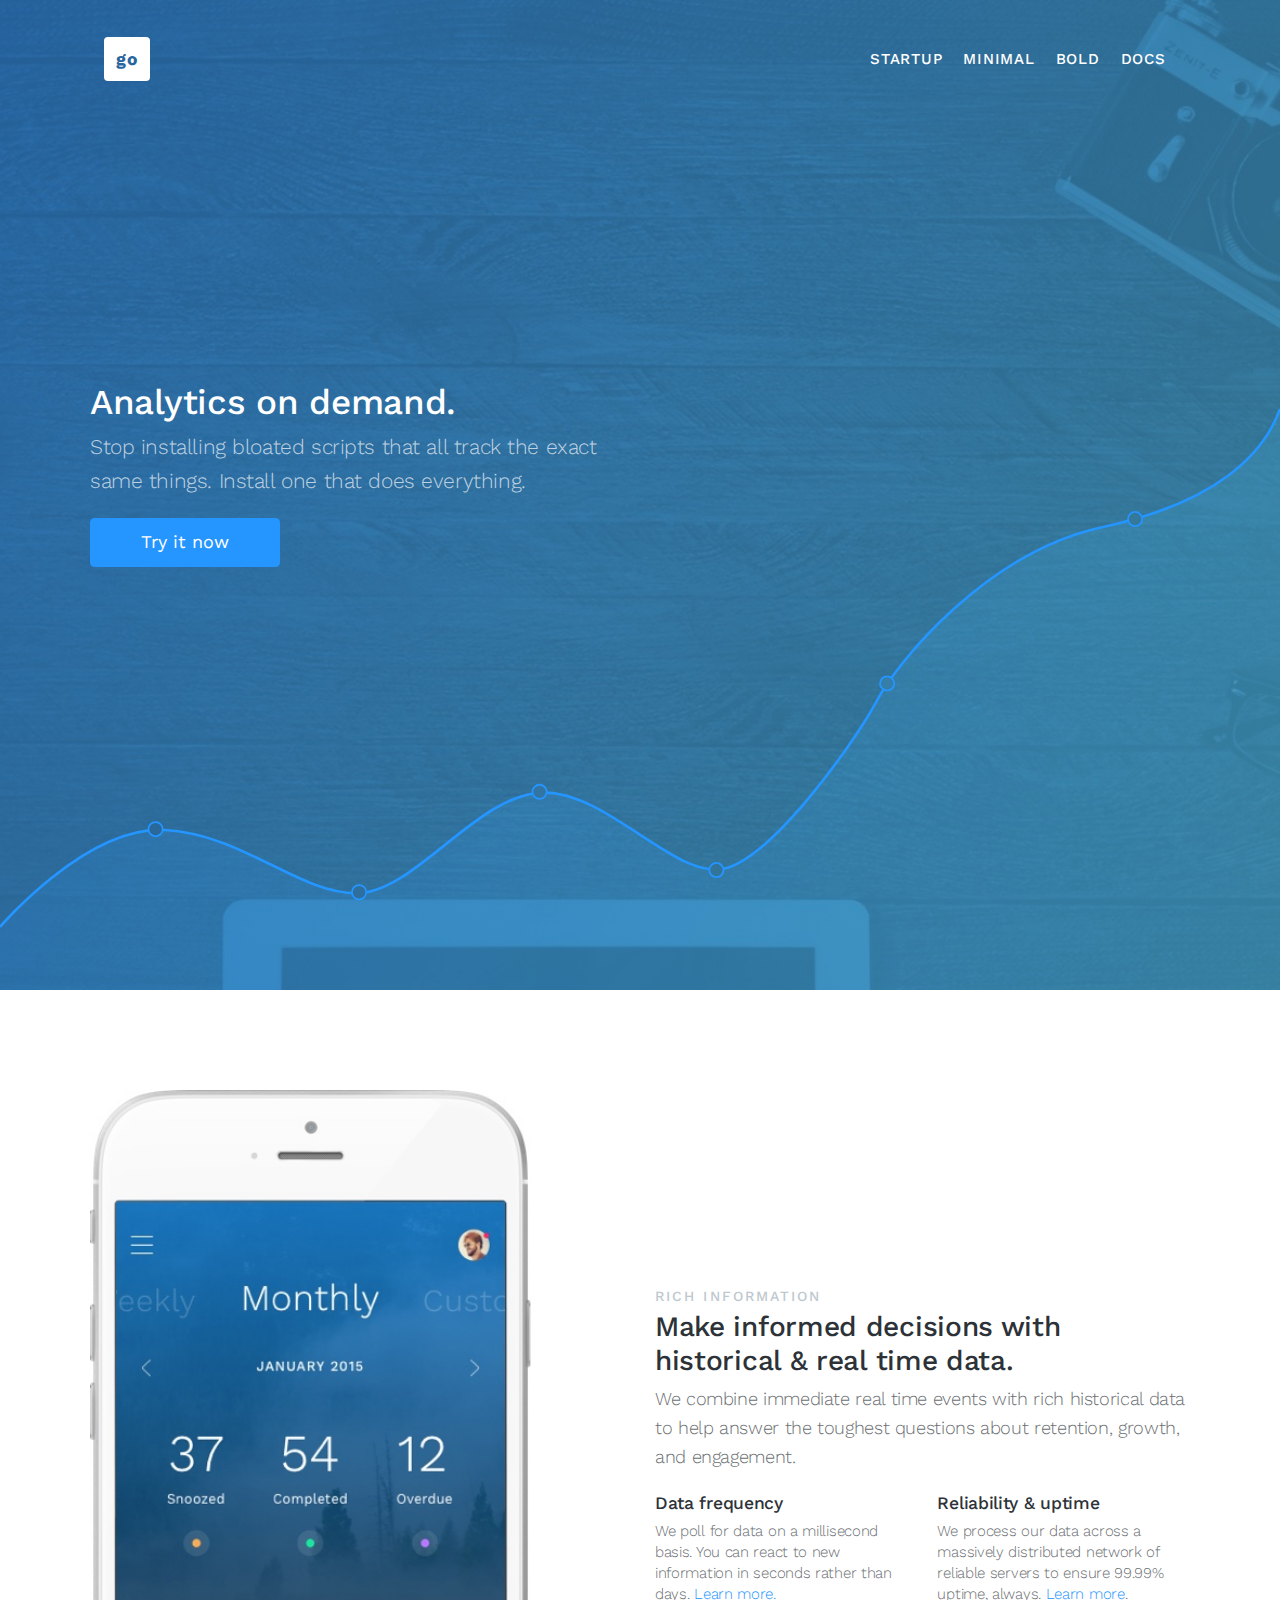
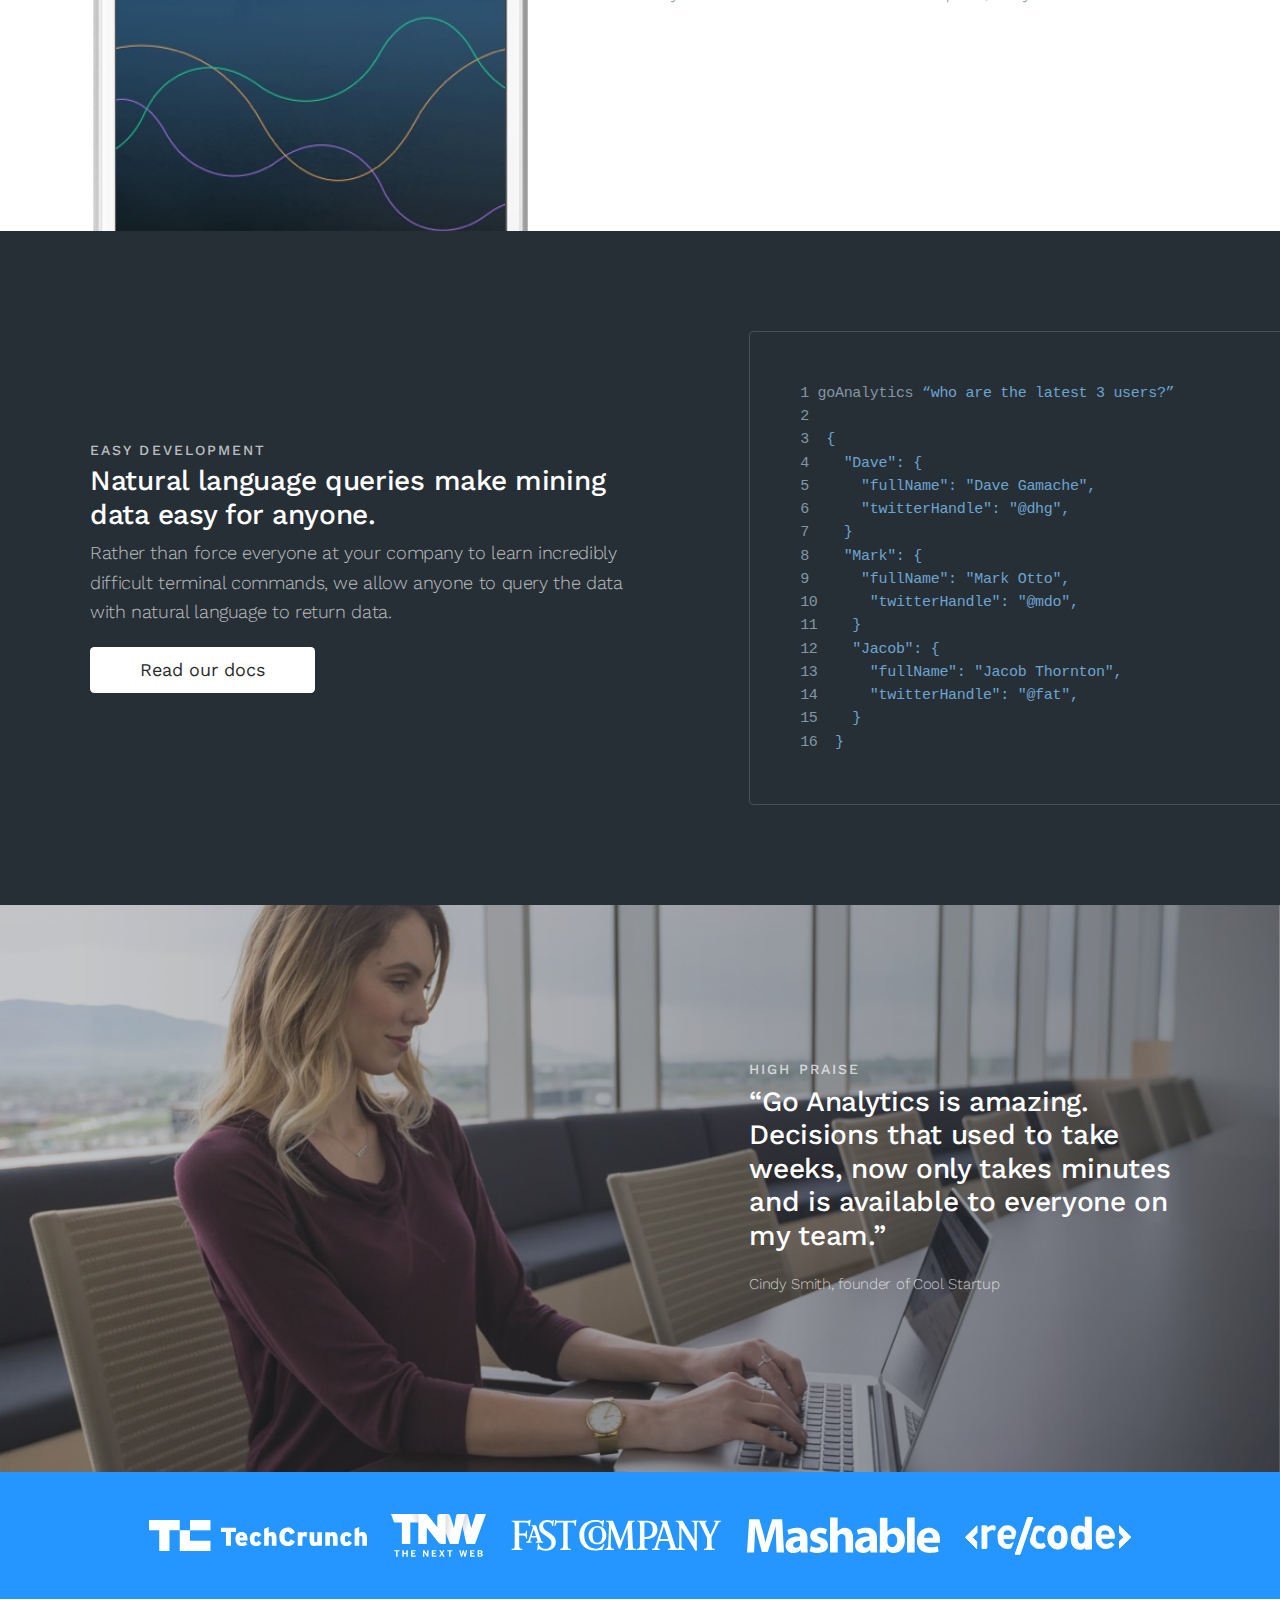
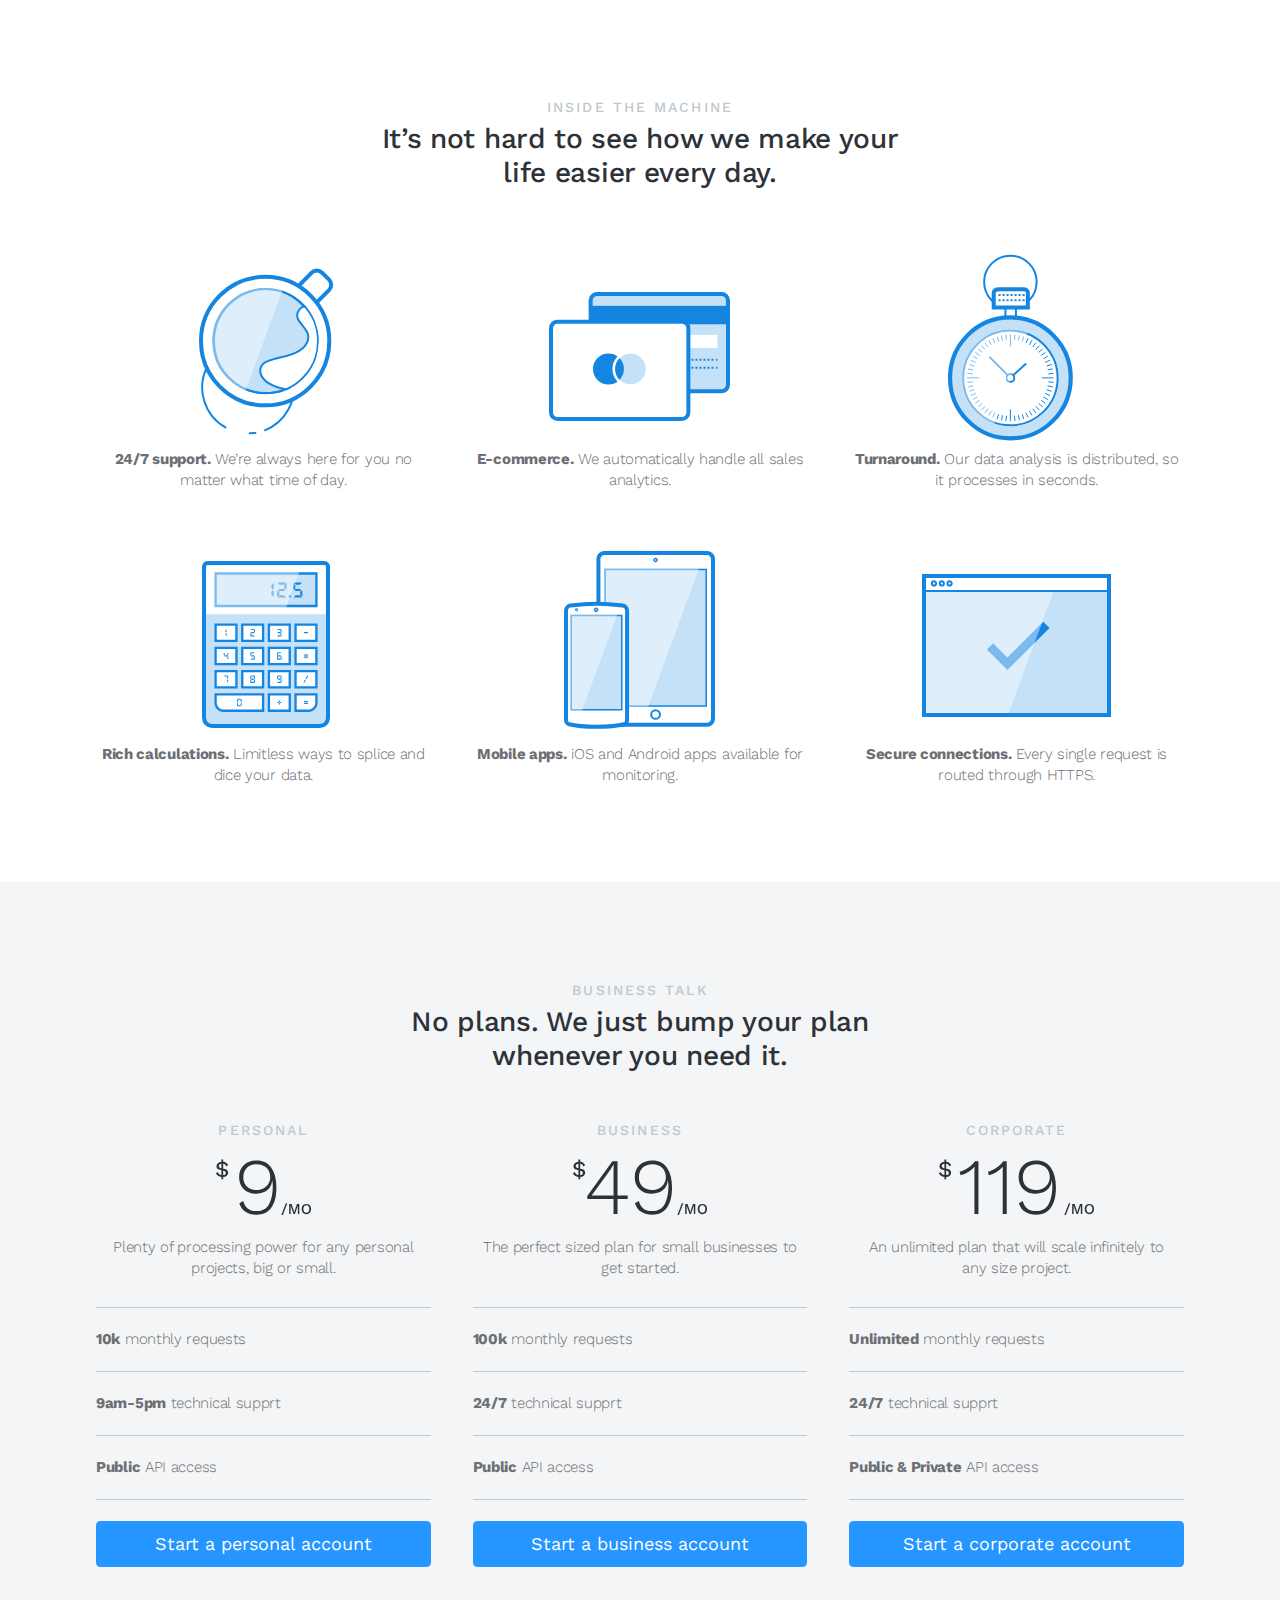
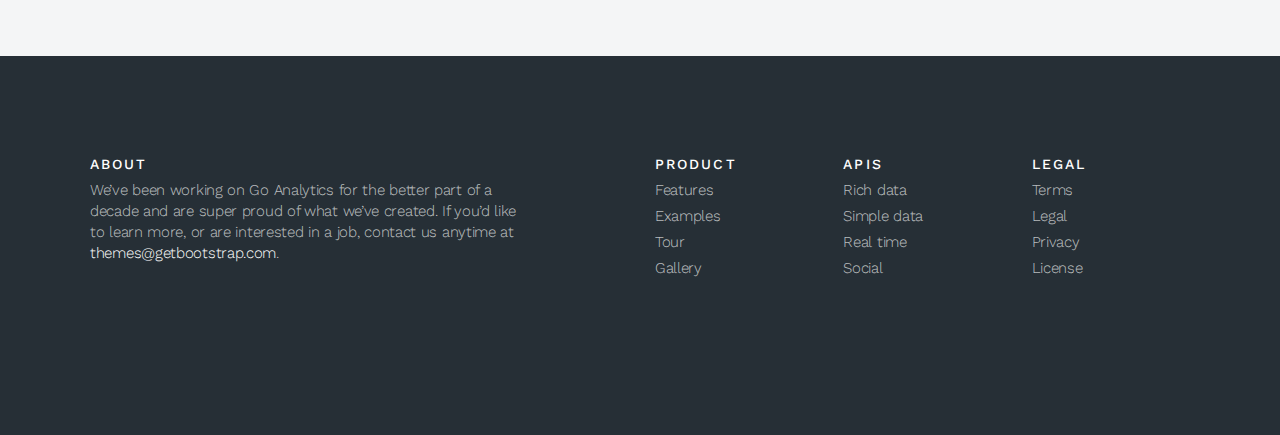
==== docs/index.html @ 6782b304 "sdf" ====
<!DOCTYPE html>
<html lang="en">
  <head>
    <meta charset="utf-8">
    <meta http-equiv="X-UA-Compatible" content="IE=edge">
    <meta name="viewport" content="width=device-width, initial-scale=1">
    <meta name="description" content="">
    <meta name="keywords" content="">
    <meta name="author" content="">

    <title>
      
        StartUp &middot; 
      
    </title>

    
      <link href='https://fonts.googleapis.com/css?family=Lora:400,400italic|Work+Sans:300,400,500,600' rel='stylesheet' type='text/css'>
      <link href="assets/css/toolkit-startup.css" rel="stylesheet">
      <link href="assets/css/application-startup.css" rel="stylesheet">
    

    

    <style>
      /* note: this is a hack for ios iframe for bootstrap themes shopify page */
      /* this chunk of css is not part of the toolkit :) */
      /* …curses ios, etc… */
      @media (max-width: 768px) and (-webkit-min-device-pixel-ratio: 2) {
        body {
          width: 1px;
          min-width: 100%;
          *width: 100%;
        }
        #stage {
          height: 1px;
          overflow: auto;
          min-height: 100vh;
          -webkit-overflow-scrolling: touch;
        }
      }
    </style>
  </head>


<body>
  



<div class="stage-shelf stage-shelf-right hidden" id="sidebar">
  <ul class="nav nav-bordered nav-stacked flex-column">
    <li class="nav-header">Examples</li>
    <li class="nav-item">
      <a class="nav-link active" href="index.html">Startup</a>
    </li>
    <li class="nav-item">
      <a class="nav-link" href="minimal/index.html">Minimal</a>
    </li>
    <li class="nav-item">
      <a class="nav-link" href="bold/index.html">Bold</a>
    </li>
    <li class="nav-divider"></li>
    <li class="nav-header">Docs</li>
    <li class="nav-item">
      <a class="nav-link" href="docs/index.html">Toolkit</a>
    </li>
    <li class="nav-item">
      <a class="nav-link" href="http://getbootstrap.com">Bootstrap</a>
    </li>
  </ul>
</div>

<div class="stage" id="stage">

<div class="block block-inverse block-fill-height app-header"
     style="background-image: url(assets/img/startup-1.jpg);">

  <div class="container py-4 fixed-top app-navbar">
  <nav class="navbar navbar-transparent navbar-padded navbar-toggleable-sm">
    <button
      class="navbar-toggler navbar-toggler-right hidden-md-up"
      type="button"
      data-target="#stage"
      data-toggle="stage"
      data-distance="-250">
      <span class="navbar-toggler-icon"></span>
    </button>

    <a class="navbar-brand mr-auto" href="">
      <strong style="background: #fff; padding: 12px; border-radius: 4px; color: #28669F;">go</strong>
    </a>

    <div class="hidden-sm-down text-uppercase">
      <ul class="navbar-nav">
        <li class="nav-item px-1 ">
          <a class="nav-link" href="#">StartUp</a>
        </li>
        <li class="nav-item px-1 ">
          <a class="nav-link" href="minimal/index.html">Minimal</a>
        </li>
        <li class="nav-item px-1 ">
          <a class="nav-link" href="bold/index.html">Bold</a>
        </li>
        <li class="nav-item px-1 ">
          <a class="nav-link" href="docs/index.html">Docs</a>
        </li>
      </ul>
    </div>
  </nav>
</div>


  <img class="app-graph"  src="assets/img/startup-0.svg">

  <div class="block-xs-middle pb-5">
    <div class="container">
      <div class="row">
        <div class="col-sm-10 col-lg-6">
          <h1 class="block-titleData frequency">Analytics on demand.</h1>
          <p class="lead mb-4 text-muted">Stop installing bloated scripts that all track the exact same things. Install one that does everything.</p>
          <button class="btn btn-primary btn-lg">Try it now</button>
        </div>
      </div>
    </div>
  </div>
</div>

<div class="block block-secondary app-iphone-block">
  <div class="container">
    <div class="row app-align-center">

      <div class="col-sm-5 hidden-sm-down">
        <img class="app-iphone" src="assets/img/startup-2.jpg" style="width: 100%;">
      </div>

      <div class="col-md-6 offset-md-1 col-sm-12 offset-sm-0">
        <h6 class="text-muted text-uppercase">Rich Information</h6>
        <h3>Make informed decisions with historical &amp; real time data.</h3>
        <p class="lead mb-4">We combine immediate real time events with rich historical data to help answer the toughest questions about retention, growth, and engagement.</p>
        <div class="row hidden-md-down">
          <div class="col-sm-6 mb-3">
            <h5>Data frequency</h5>
            <p>We poll for data on a millisecond basis. You can react to new information in seconds rather than days. <a href="#" class="text-primary">Learn more.</a></p>
          </div>
          <div class="col-sm-6">
            <h5>Reliability &amp; uptime</h5>
            <p>We process our data across a massively distributed network of reliable servers to ensure 99.99% uptime, always. <a href="#" class="text-primary">Learn more</a>.</p>
          </div>
        </div>
      </div>
    </div>

  </div>
</div>

<div class="block block-inverse block-secondary app-code-block">
  <div class="container">
    <div class="row app-align-center">
      <div class="col-md-5 push-md-7">
        <pre class="app-code">
<span>1</span> <span>goAnalytics</span> “who are the latest 3 users?”
<span>2</span>
<span>3</span>  {
<span>4</span>    "Dave": {
<span>5</span>      "fullName": "Dave Gamache",
<span>6</span>      "twitterHandle": "@dhg",
<span>7</span>    }
<span>8</span>    "Mark": {
<span>9</span>      "fullName": "Mark Otto",
<span>10</span>      "twitterHandle": "@mdo",
<span>11</span>    }
<span>12</span>    "Jacob": {
<span>13</span>      "fullName": "Jacob Thornton",
<span>14</span>      "twitterHandle": "@fat",
<span>15</span>    }
<span>16</span>  }</pre>
      </div>

      <div class="col-md-6 pull-md-5">
        <h6 class="text-muted text-uppercase">Easy development</h6>
        <h3>Natural language queries make mining data easy for anyone.</h3>
        <p class="lead mb-4 text-muted">Rather than force everyone at your company to learn incredibly difficult terminal commands, we allow anyone to query the data with natural language to return data.</p>
        <button class="btn btn-secondary btn-lg btn-borderless">
          Read our docs
        </button>
      </div>
    </div>
  </div>
</div>

<div class="block block-inverse app-high-praise"
     style="background-image: url(assets/img/startup-3.jpg);">
    <div class="container">
      <div class="row app-align-center py-3">
        <div class="col-sm-5 push-sm-7 py-5">
          <h6 class="text-muted text-uppercase mb-2">High Praise</h6>
          <h3 class="mb-4">“Go Analytics is amazing. Decisions that used to take weeks, now only takes minutes and is available to everyone on my team.”</h3>
          <p class="mb-4 text-muted">Cindy Smith, founder of Cool Startup</p>
        </div>
      </div>
  </div>
</div>

<div class="block app-ribbon py-5">
  <div class="container text-xs-center">
    <img src="assets/img/startup-4.svg">
    <img src="assets/img/startup-5.svg">
    <img src="assets/img/startup-6.svg">
    <img src="assets/img/startup-7.svg">
    <img src="assets/img/startup-8.svg">
  </div>
</div>

<div class="block block-secondary app-block-marketing-grid">
  <div class="container text-xs-center">

    <div class="row mb-5">
      <div class="col-xs-10 offset-xs-1 col-sm-8 offset-sm-2 col-lg-6 offset-lg-3">
        <h6 class="text-muted text-uppercase mb-2">Inside the machine</h6>
        <h3  class="mb-4">It’s not hard to see how we make your life easier every day.</h3>
      </div>
    </div>

    <div class="row app-marketing-grid">
      <div class="col-md-4 px-4 mb-5">
        <img class="mb-1" src="assets/img/startup-9.svg">
        <p><strong>24/7 support.</strong> We’re always here for you no matter what time of day.</p>
      </div>
      <div class="col-md-4 px-4 mb-5">
        <img class="mb-1" src="assets/img/startup-10.svg">
        <p><strong>E-commerce.</strong> We automatically handle all sales analytics.</p>
      </div>
      <div class="col-md-4 px-4 mb-5">
        <img class="mb-1" src="assets/img/startup-11.svg">
        <p><strong>Turnaround.</strong> Our data analysis is distributed, so it processes in seconds.</p>
      </div>
    </div>

    <div class="row app-marketing-grid">
      <div class="col-md-4 px-4 mb-5">
        <img class="mb-1" src="assets/img/startup-12.svg">
        <p><strong>Rich calculations.</strong> Limitless ways to splice and dice your data.</p>
      </div>
      <div class="col-md-4 px-4 mb-5">
        <img class="mb-1" src="assets/img/startup-13.svg">
        <p><strong>Mobile apps.</strong> iOS and Android apps available for monitoring.</p>
      </div>
      <div class="col-md-4 px-4 mb-5">
        <img class="mb-1" src="assets/img/startup-14.svg">
        <p><strong>Secure connections.</strong> Every single request is routed through HTTPS.</p>
      </div>
    </div>
  </div>
</div>

<div class="block app-price-plans">
  <div class="container text-center">

    <div class="row mb-5">
      <div class="col-md-8 offset-md-2 col-lg-6 offset-lg-3">
        <h6 class="text-muted text-uppercase mb-2">Business Talk</h6>
        <h3>No plans. We just bump your plan whenever you need it.</h3>
      </div>
    </div>

    <div class="row">
      <div class="col-md-4 px-4 pb-2 mb-5">
        <div class="px-2 mb-2">
          <h6 class="text-muted text-uppercase mb-4">Personal</h6>
          <img class="mb-4" src="assets/img/startup-15.svg">
          <p class="pb-2">Plenty of processing power for any personal projects, big or small.</p>
        </div>

        <ul class="list-unstyled list-bordered text-xs-left my-4">
          <li class="py-4"><strong>10k</strong> monthly requests</li>
          <li class="py-4"><strong>9am-5pm</strong> technical supprt</li>
          <li class="py-4"><strong>Public</strong> API access</li>
        </ul>

        <button class="btn btn-lg btn-primary btn-block">
          Start <span class="hidden-lg-down">a personal account</span>
        </button>
      </div>

      <div class="col-md-4 px-4 pb-2 mb-5">
        <div class="px-2">
          <h6 class="text-muted text-uppercase mb-4">Business</h6>
          <img class="mb-4" src="assets/img/startup-16.svg">
          <p class="pb-2">The perfect sized plan for small businesses to get started.</p>
        </div>

        <ul class="list-unstyled list-bordered text-xs-left my-4">
          <li class="py-4"><strong>100k</strong> monthly requests</li>
          <li class="py-4"><strong>24/7</strong> technical supprt</li>
          <li class="py-4"><strong>Public</strong> API access</li>
        </ul>

        <button class="btn btn-lg btn-primary btn-block">
          Start <span class="hidden-lg-down">a business account</span>
        </button>
      </div>

      <div class="col-md-4 px-4 pb-1 mb-5">
        <div class="px-2">
          <h6 class="text-muted text-uppercase mb-4">Corporate</h6>
          <img class="mb-4" src="assets/img/startup-17.svg">
          <p class="pb-2">An unlimited plan that will scale infinitely to any size project.</p>
        </div>

        <ul class="list-unstyled list-bordered text-xs-left my-4">
          <li class="py-4"><strong>Unlimited</strong> monthly requests</li>
          <li class="py-4"><strong>24/7</strong> technical supprt</li>
          <li class="py-4"><strong>Public &amp; Private</strong> API access</li>
        </ul>

        <button class="btn btn-lg btn-primary btn-block">
          Start <span class="hidden-lg-down">a corporate account</span>
        </button>
      </div>
    </div>

  </div>
</div>

<div class="block block-inverse app-footer">
 <div class="container">
    <div class="row">
      <div class="col-md-5 mb-5">
        <ul class="list-unstyled list-spaced">
          <li class="mb-2"><h6 class="text-uppercase">About</h6></li>
          <li class="text-muted">
             We’ve been working on Go Analytics for the better part of a decade and are super proud of what we’ve created. If you’d like to learn more, or are interested in a job, contact us anytime at <a href="mailto: themes@getbootstrap.com">themes@getbootstrap.com</a>.
          </li>
        </ul>
      </div>
      <div class="col-md-2 offset-md-1 mb-5">
        <ul class="list-unstyled list-spaced">
          <li class="mb-2"><h6 class="text-uppercase">Product</h6></li>
          <li class="text-muted">Features</li>
          <li class="text-muted">Examples</li>
          <li class="text-muted">Tour</li>
          <li class="text-muted">Gallery</li>
        </ul>
      </div>
      <div class="col-md-2 mb-5">
        <ul class="list-unstyled list-spaced">
          <li class="mb-2"><h6 class="text-uppercase">Apis</h6></li>
          <li class="text-muted">Rich data</li>
          <li class="text-muted">Simple data</li>
          <li class="text-muted">Real time</li>
          <li class="text-muted">Social</li>
        </ul>
      </div>
      <div class="col-md-2 mb-5">
        <ul class="list-unstyled list-spaced">
          <li class="mb-2"><h6 class="text-uppercase">Legal</h6></li>
          <li class="text-muted">Terms</li>
          <li class="text-muted">Legal</li>
          <li class="text-muted">Privacy</li>
          <li class="text-muted">License</li>
        </ul>
      </div>
    </div>
  </div>
</div>

</div>


    <script src="assets/js/jquery.min.js"></script>
    <script src="assets/js/tether.min.js"></script>
    <script src="assets/js/toolkit.js"></script>
    <script src="assets/js/application.js"></script>
  </body>
</html>
---- docs/assets/css/application-startup.css ----
/* navbar */
.app-navbar {
  font-weight: 500;
  letter-spacing: .05em;
  position: absolute;
}


/* header block */
.app-graph {
  width: 150%;
  position: absolute;
  right: 0;
  bottom: -40px;
}
@media (min-width: 768px) {
  .app-graph {
    width: 100%;
    bottom: 0;
  }
}


/* iphone block */
.app-iphone-block {
  padding-bottom: 60px;
}
@media (min-width: 768px) {
  .app-iphone-block {
    padding-bottom: 0;
  }
}


/* code block */
.app-code-block {
  background-color: #262F36;
  overflow: hidden;
}
.app-code {
  color: #6EA4CF;
  border: #495158 1px solid;
  background: transparent;
  font-size: 12px;
  padding: 20px;
  line-height: 1.55;
  margin-bottom: 30px;
  border-radius: .3rem;
}
.app-code span {
  color: #8496A5;
}
@media (min-width: 768px) {
  .app-code {
    width: 600px;
    margin-bottom: 0;
  }
}
@media (min-width: 992px) {
  .app-code {
    padding: 50px;
    font-size: 15px;
  }
}


/* pull quote block */
.app-high-praise img {
  width: 100%;
}


/* brand ribbon block */
.app-ribbon {
  background: #2595FF;
}
.app-ribbon .container {
  padding-left: 0;
  padding-right: 0;
  margin-bottom: -30px;
}
.app-ribbon img {
  margin: 0 10px 30px;
}


/* marketing grid block */
.app-block-marketing-grid .container {
  margin-bottom: -60px;
}
.app-marketing-grid .m-b {
  margin-bottom: 10px !important;
}
@media (max-width: 768px) {
  .app-marketing-grid .m-b-lg {
    margin-bottom: 40px !important;
  }
}


/* price plan block */
.app-price-plans {
  background-color: #F4F5F6;
}
.app-price-plans .container {
  margin-bottom: -60px;
}


/* footer block */
.app-footer {
  background-color: #262F36;
}
.app-footer a {
  color: #fff;
}


/* general block overrrides */
@media (max-width: 768px) {
  .block .lead {
    line-height: 1.3;
  }
  .block h3 {
    line-height: 1.15;
  }
}


/* general inverse overrides */
.block-inverse .text-muted {
  color: rgba(255, 255, 255, .7) !important;
}
.block-inverse .block-bg-img {
  background-color: transparent;
}


/* general btn overrides */
.btn-lg {
  font-size: 18px;
}
.block-secondary .btn-lg {
  width: 100%;
}
.btn-lg:not(.btn-block) {
  padding: 12px 50px;
}
@media (min-width: 768px) {
  .btn-lg:not(.btn-block) {
    width: auto;
  }
}


/* ie10+ */
@media (min-width: 768px) {
  .app-align-center {
    display: flex;
    align-items: center;
  }
}
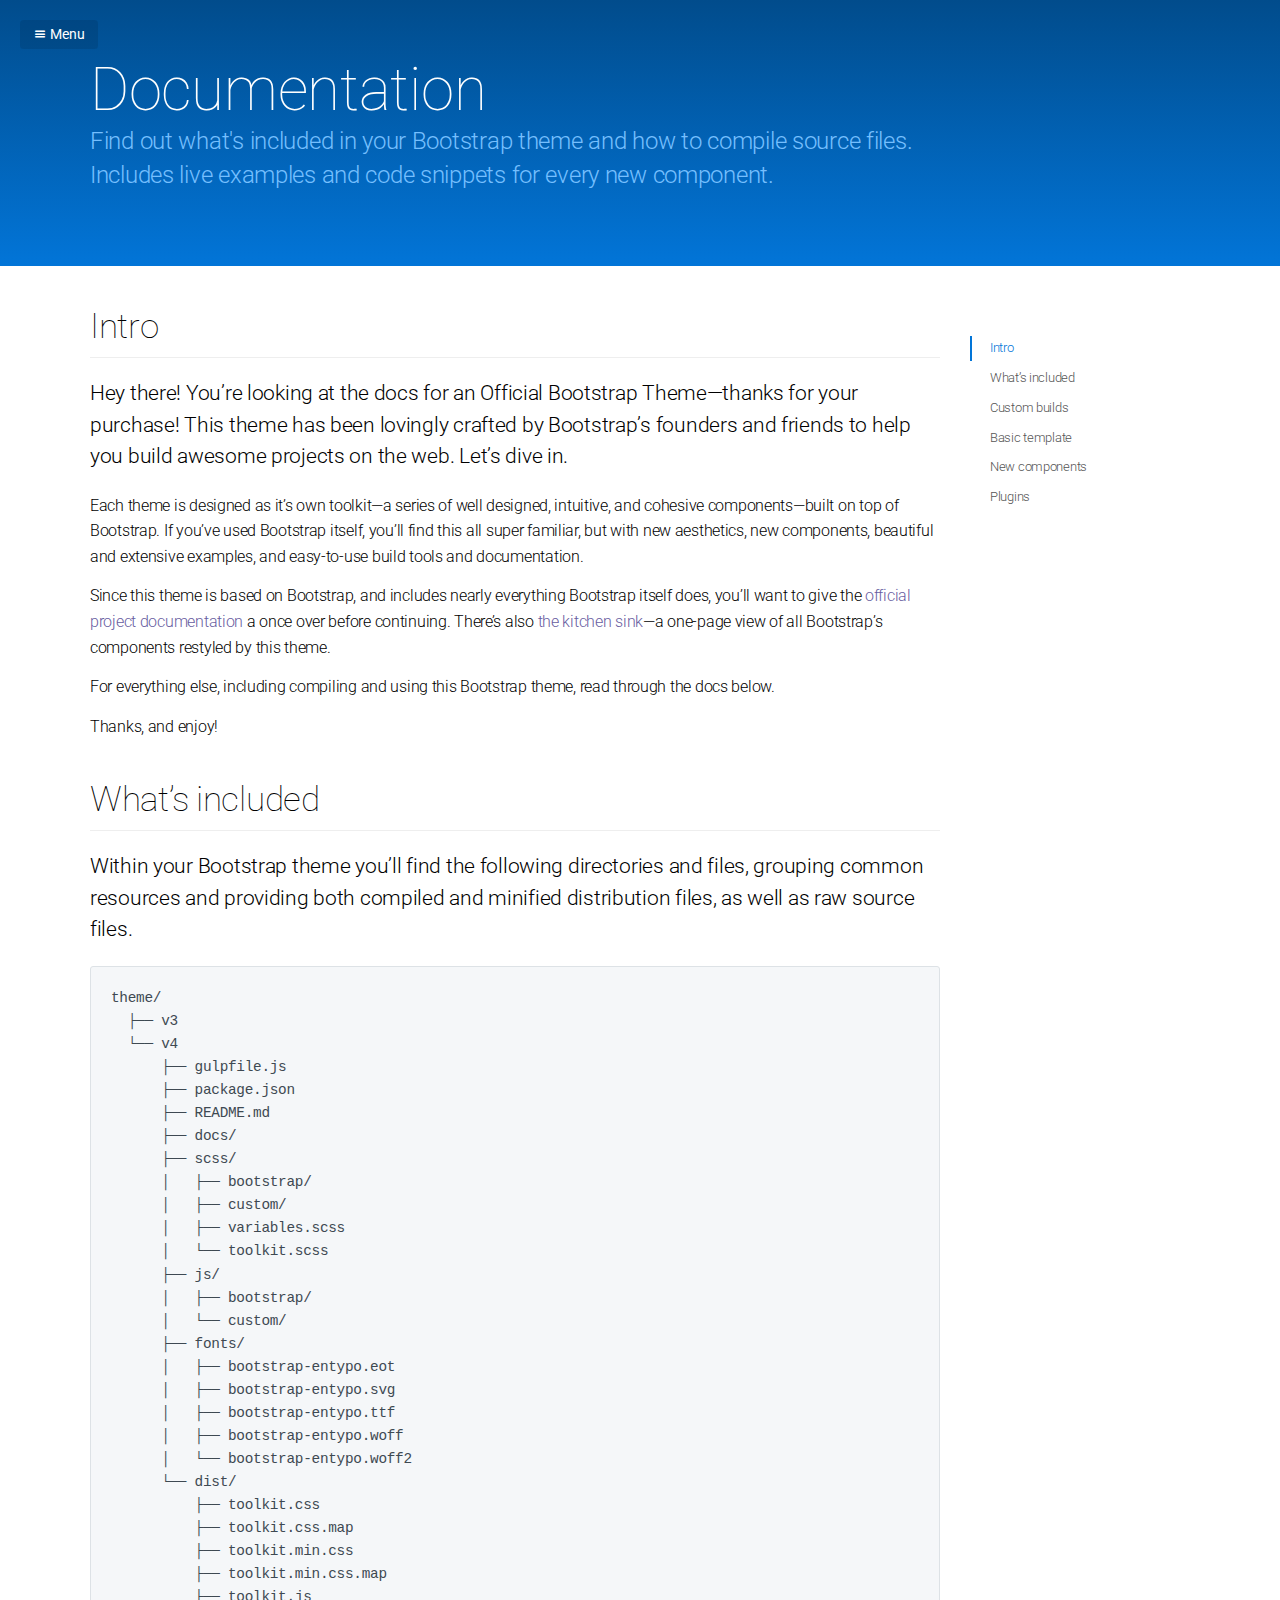
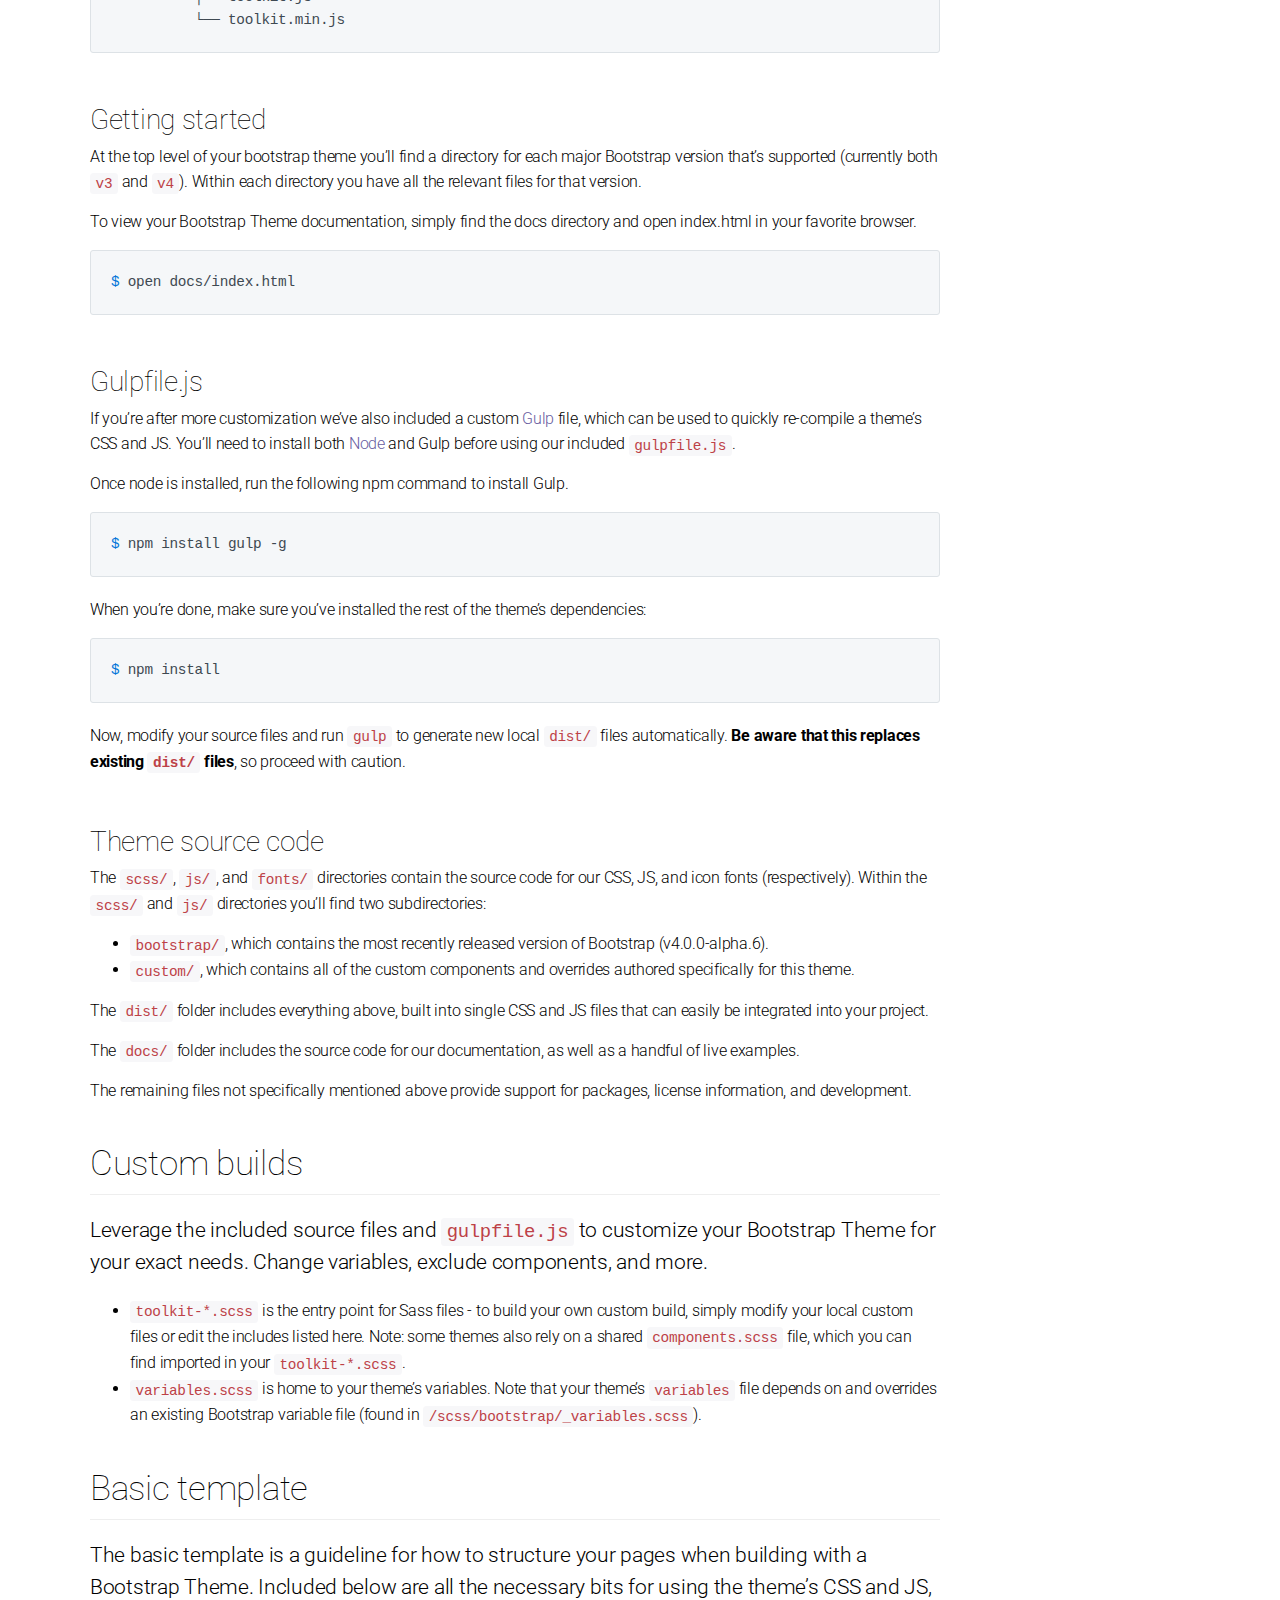
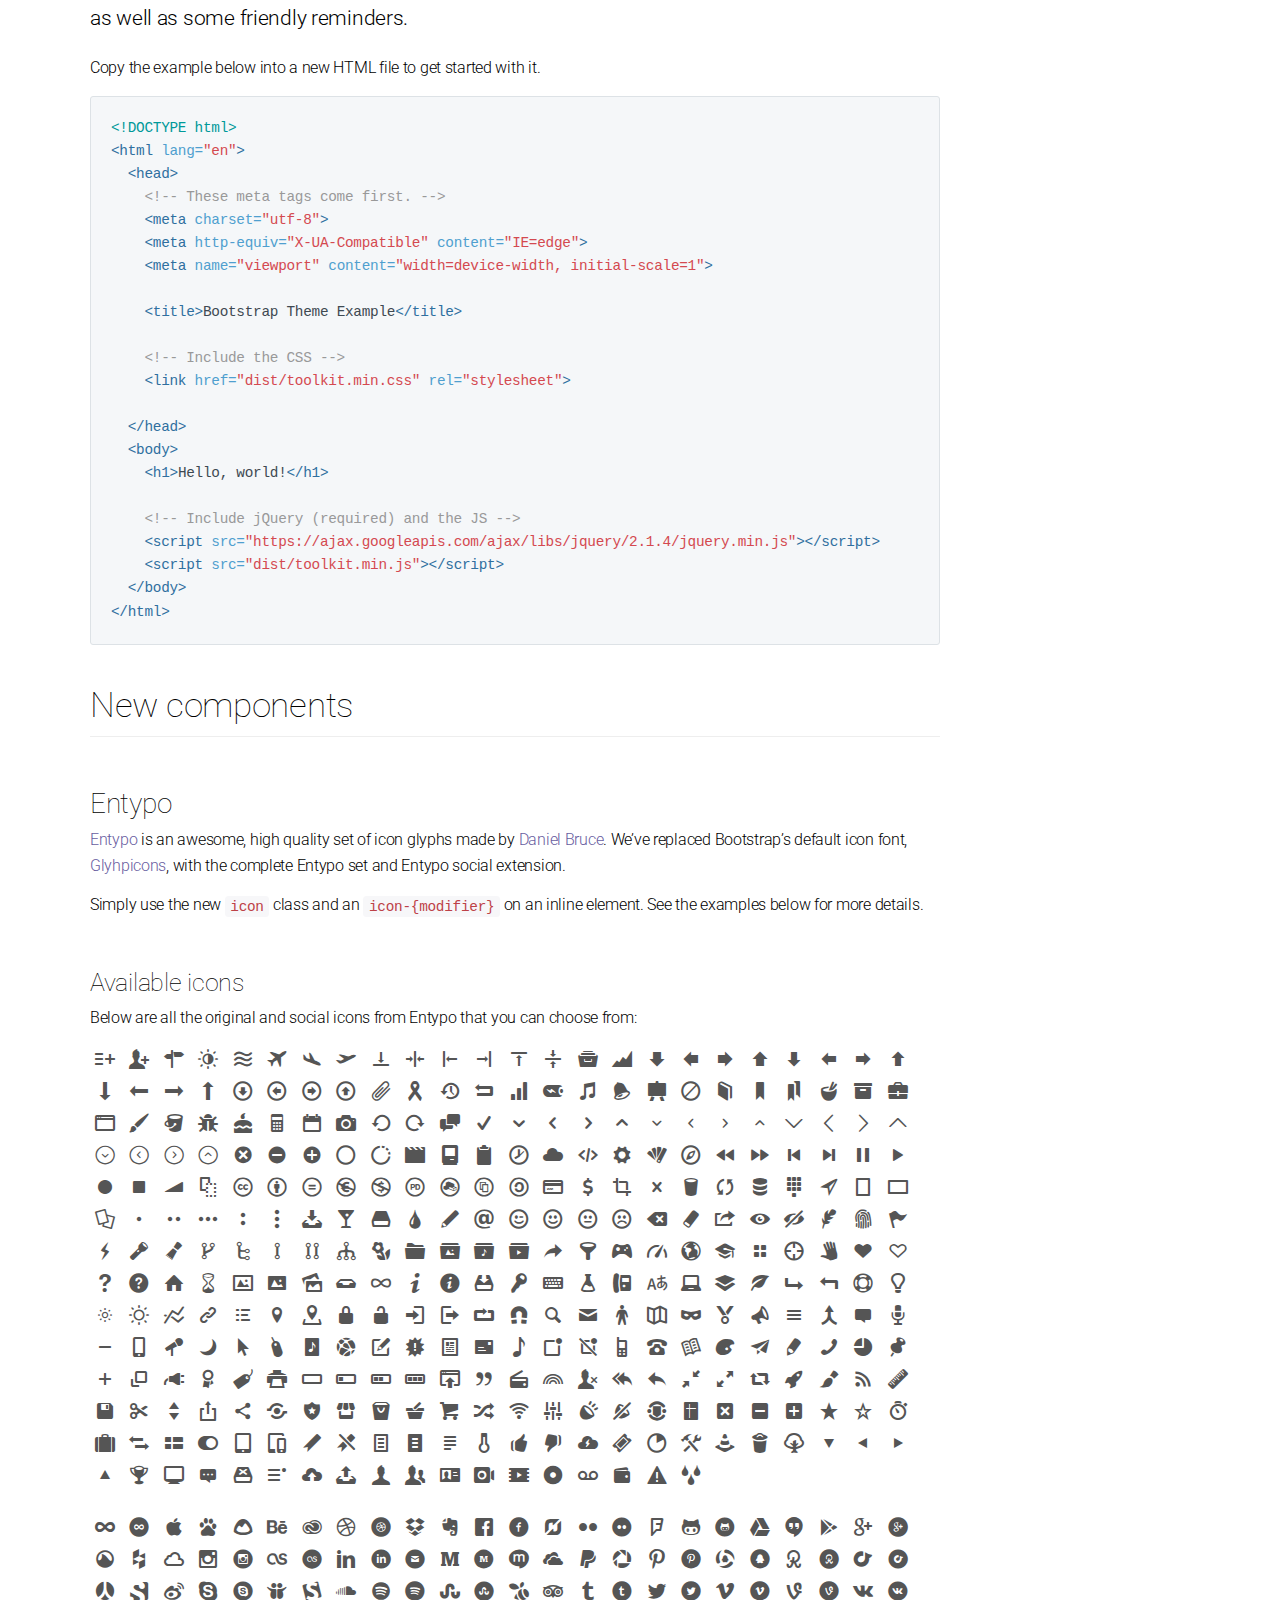
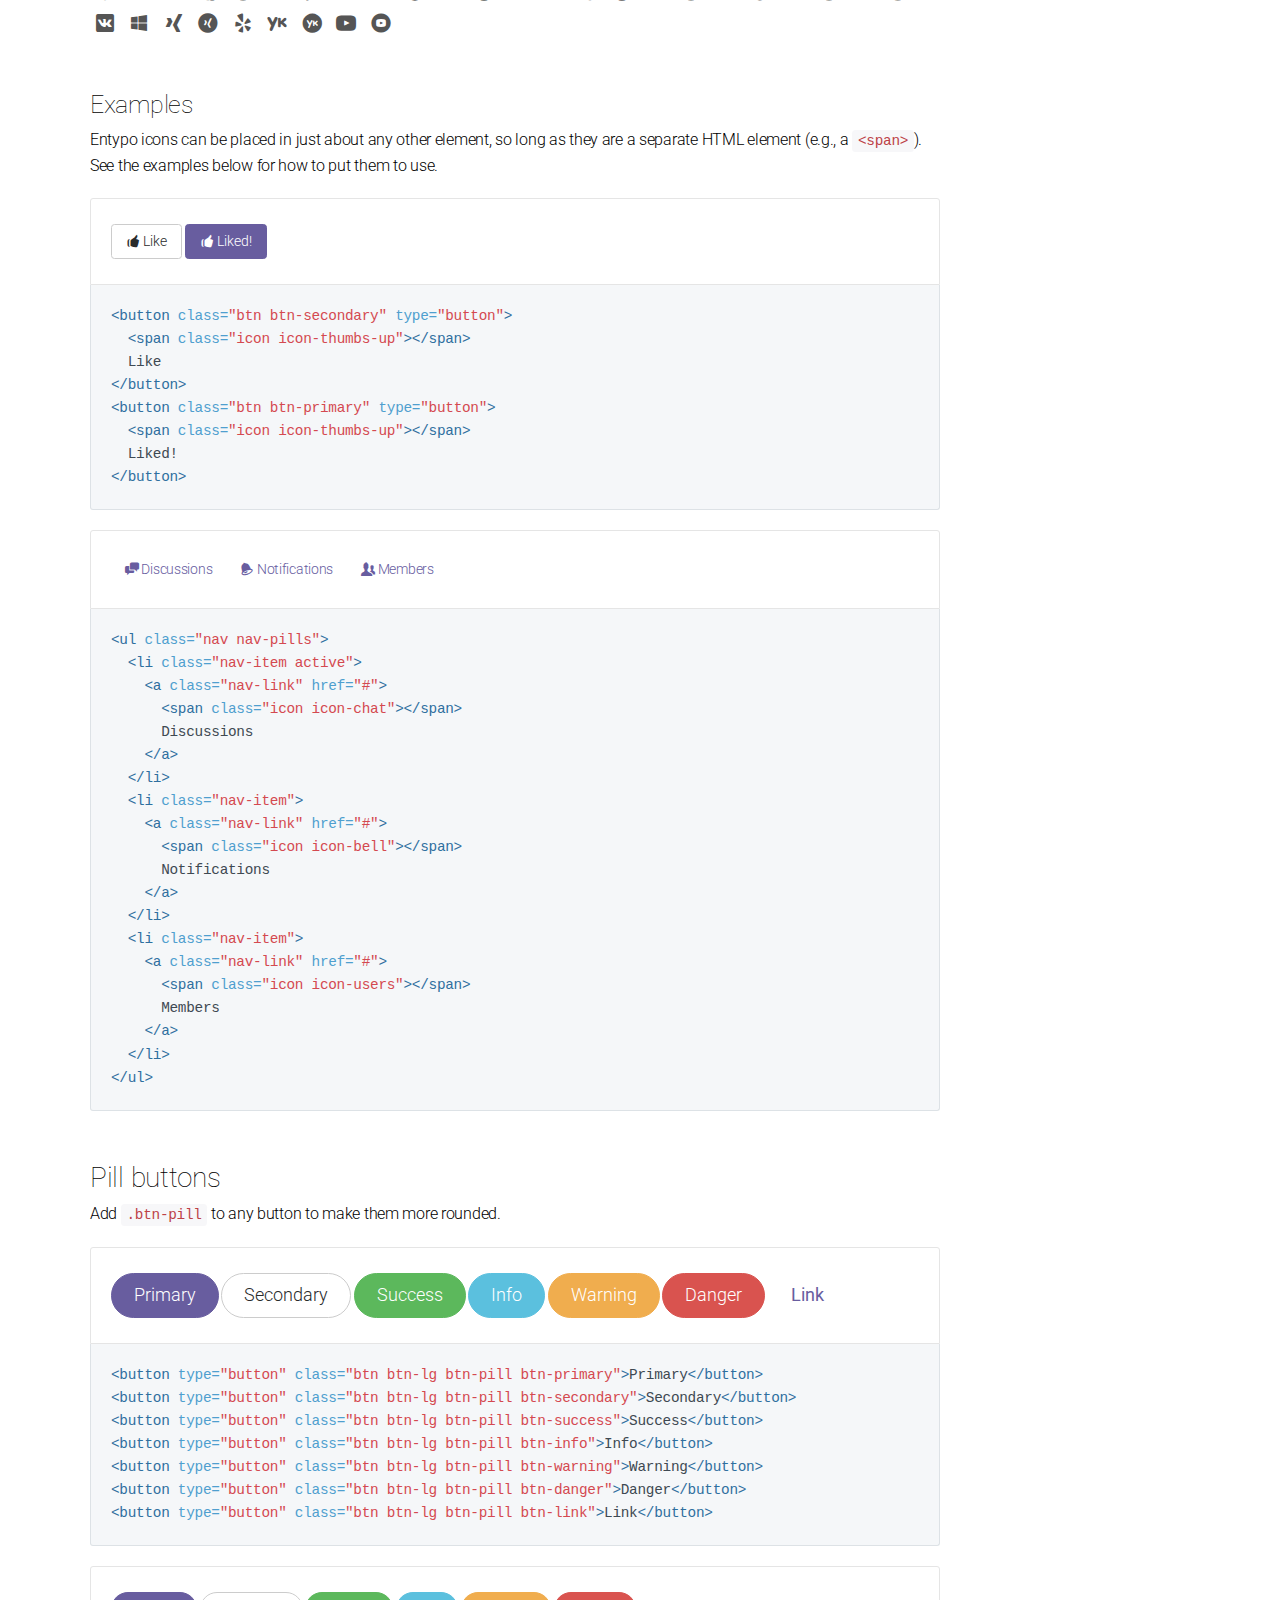
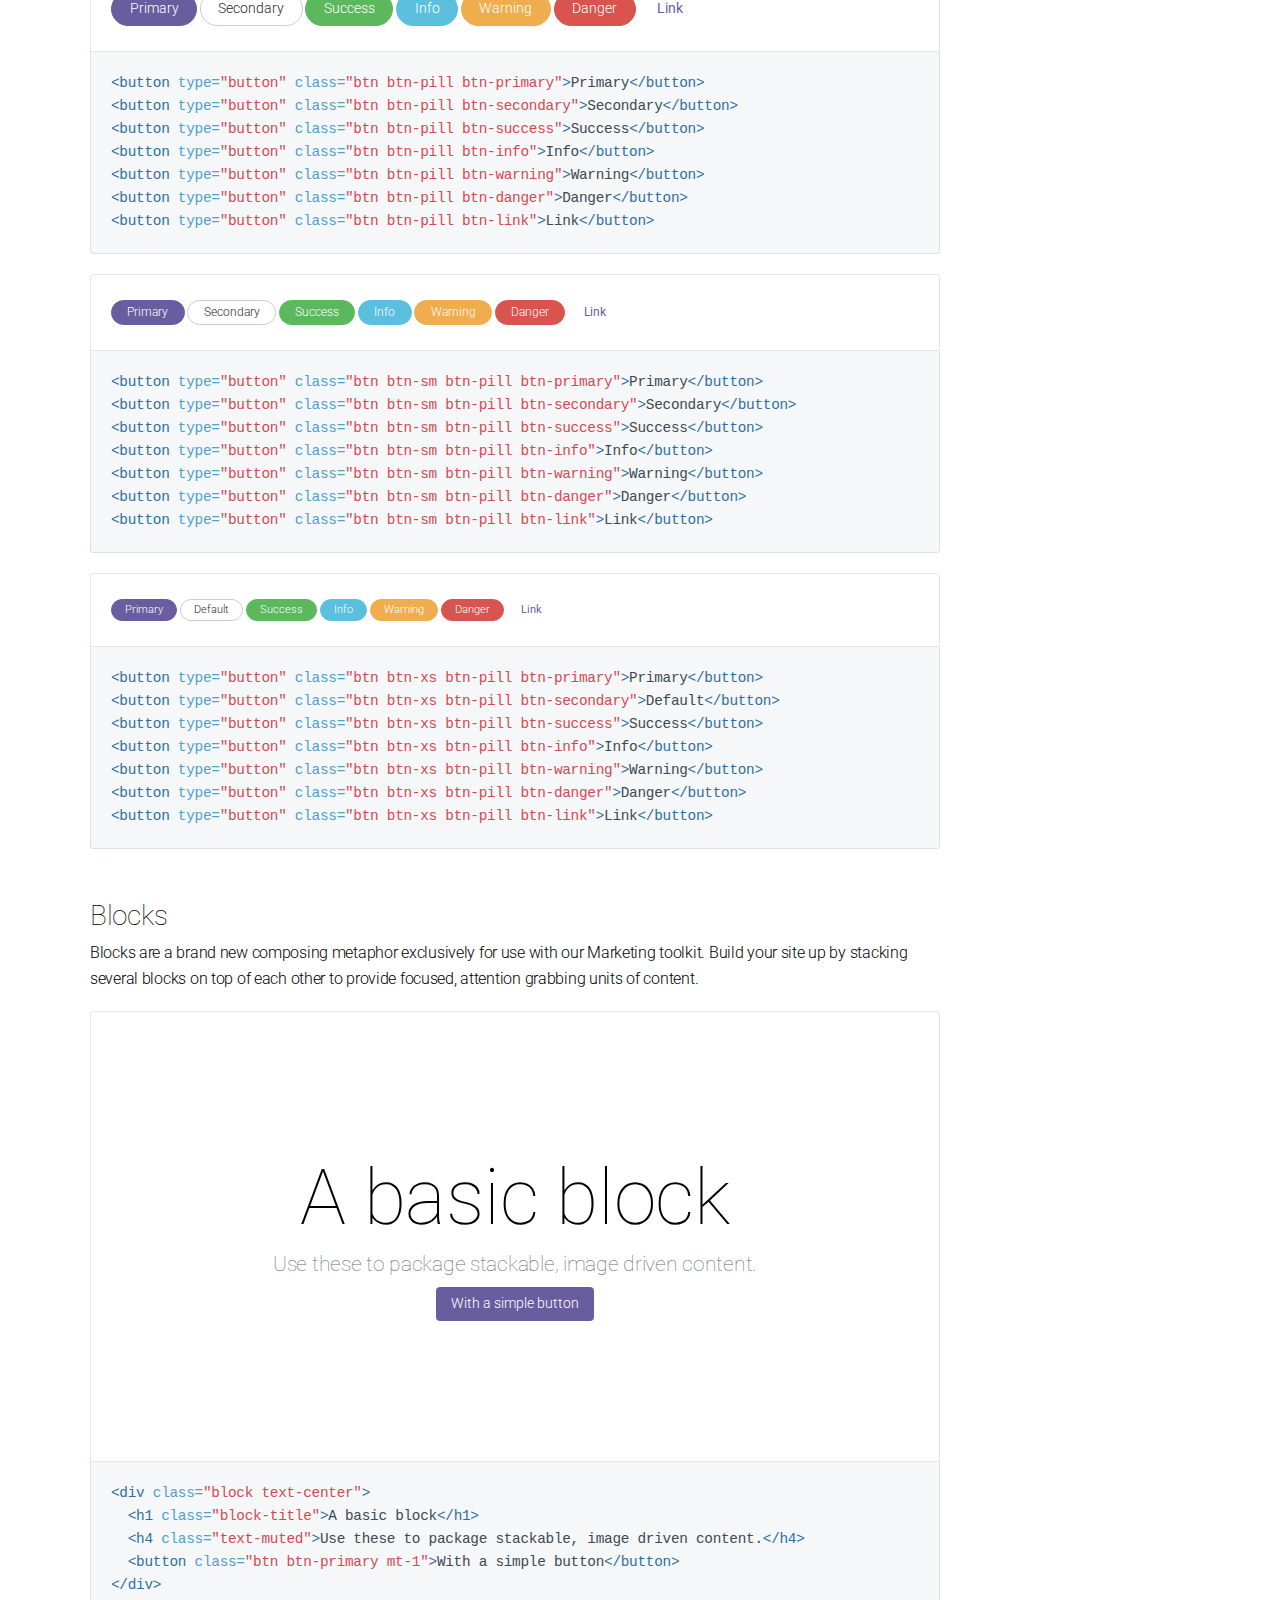
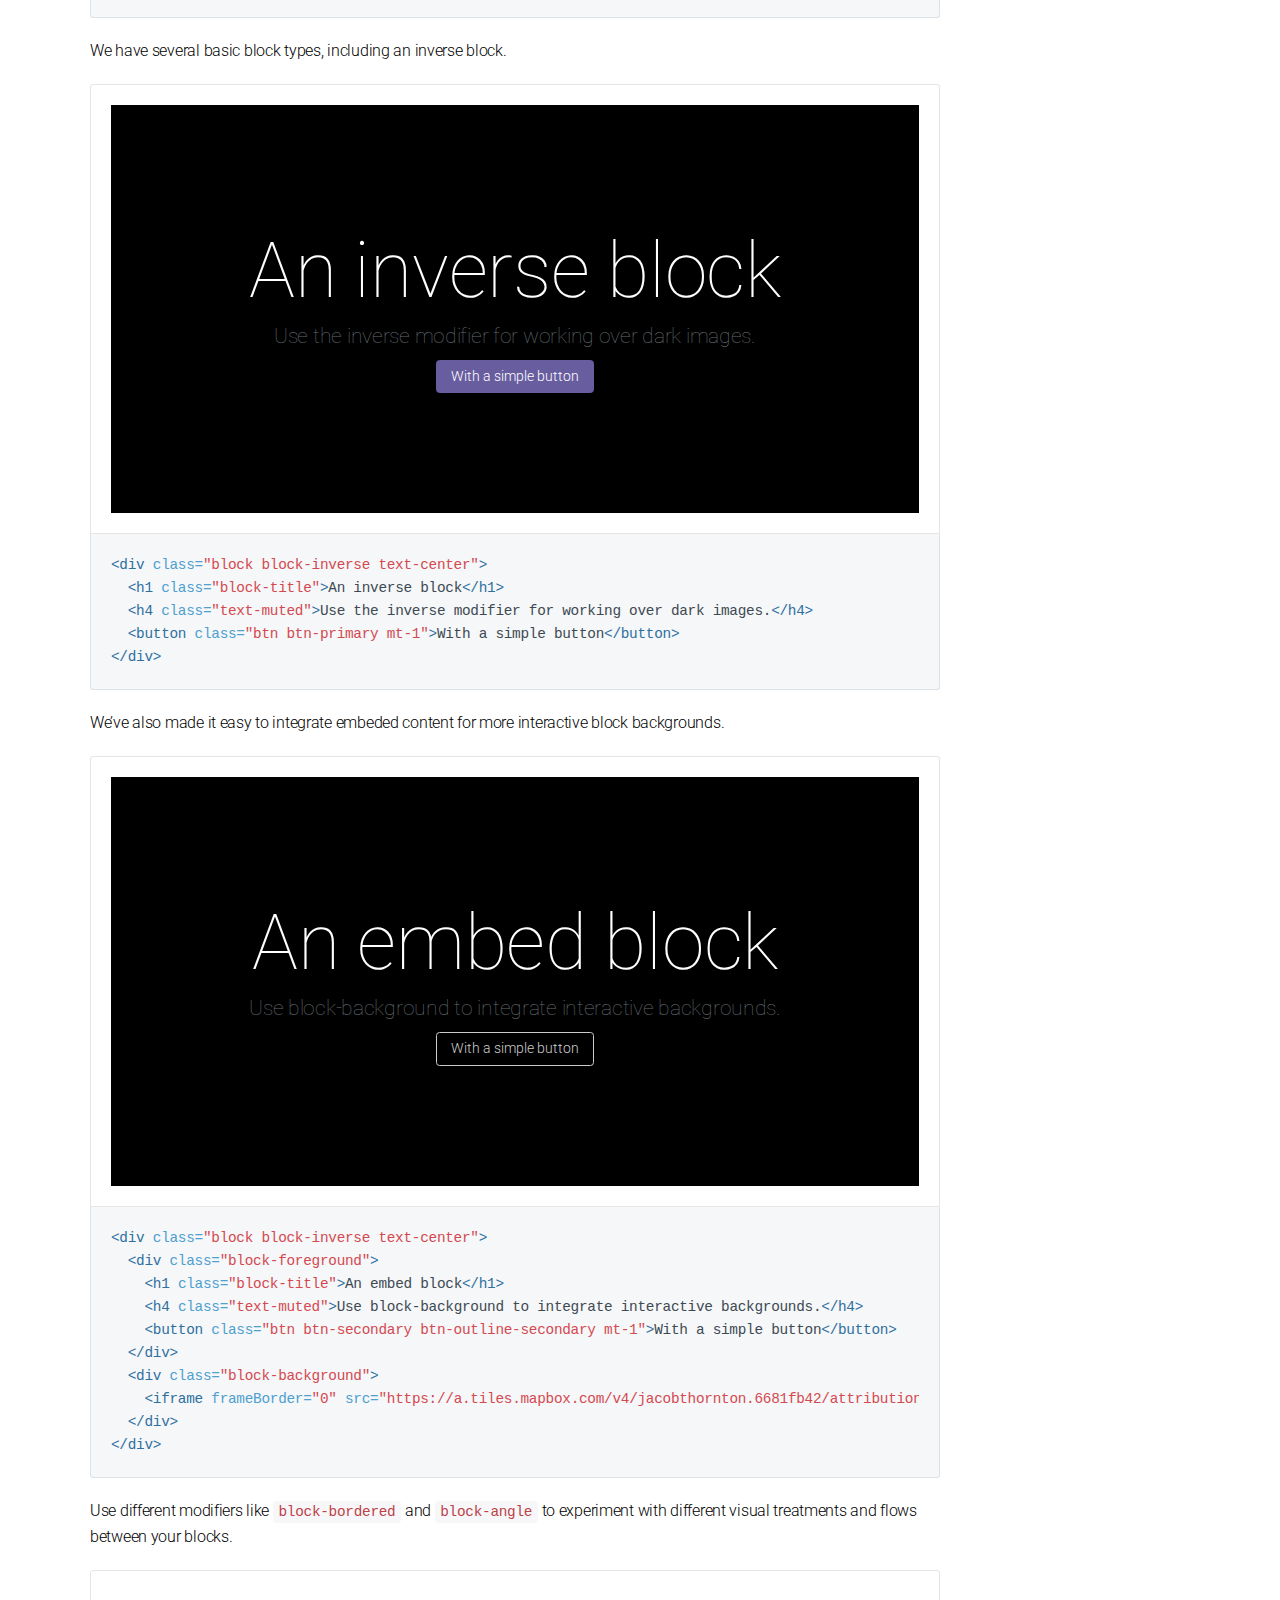
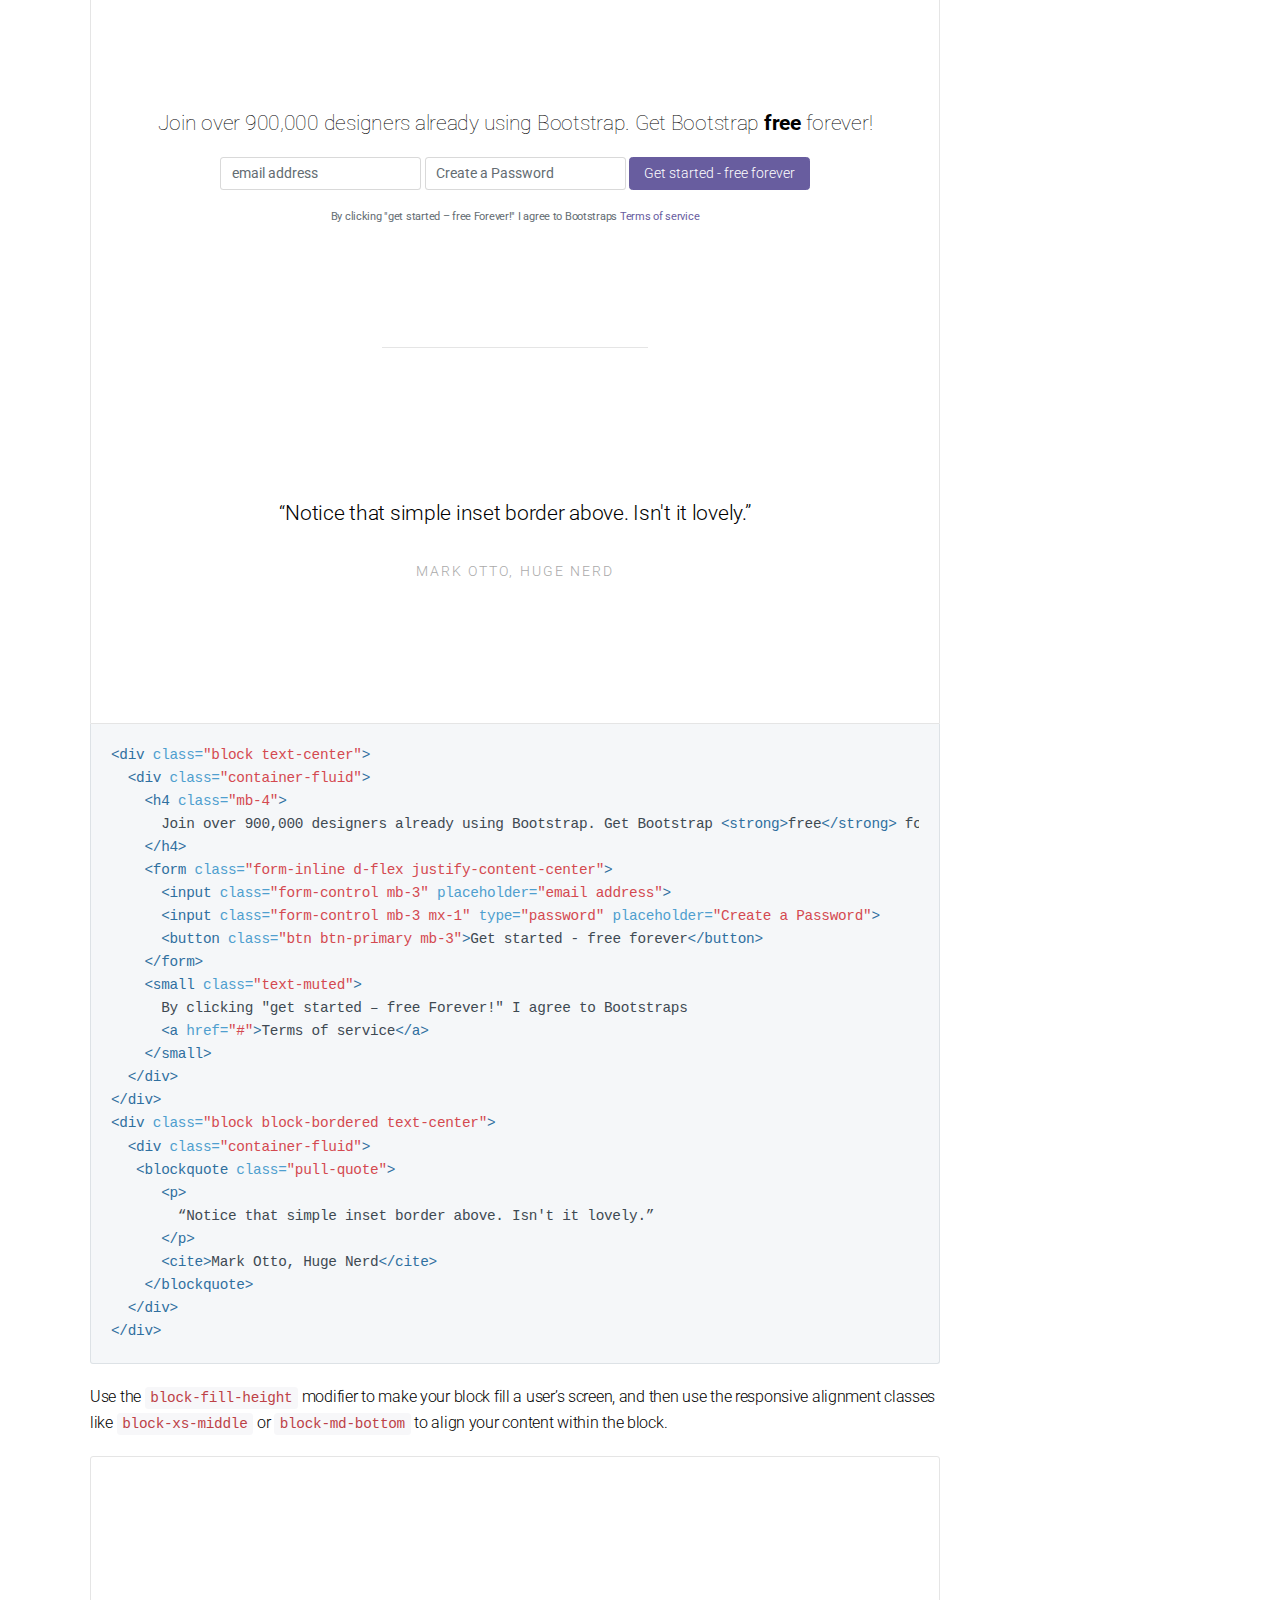
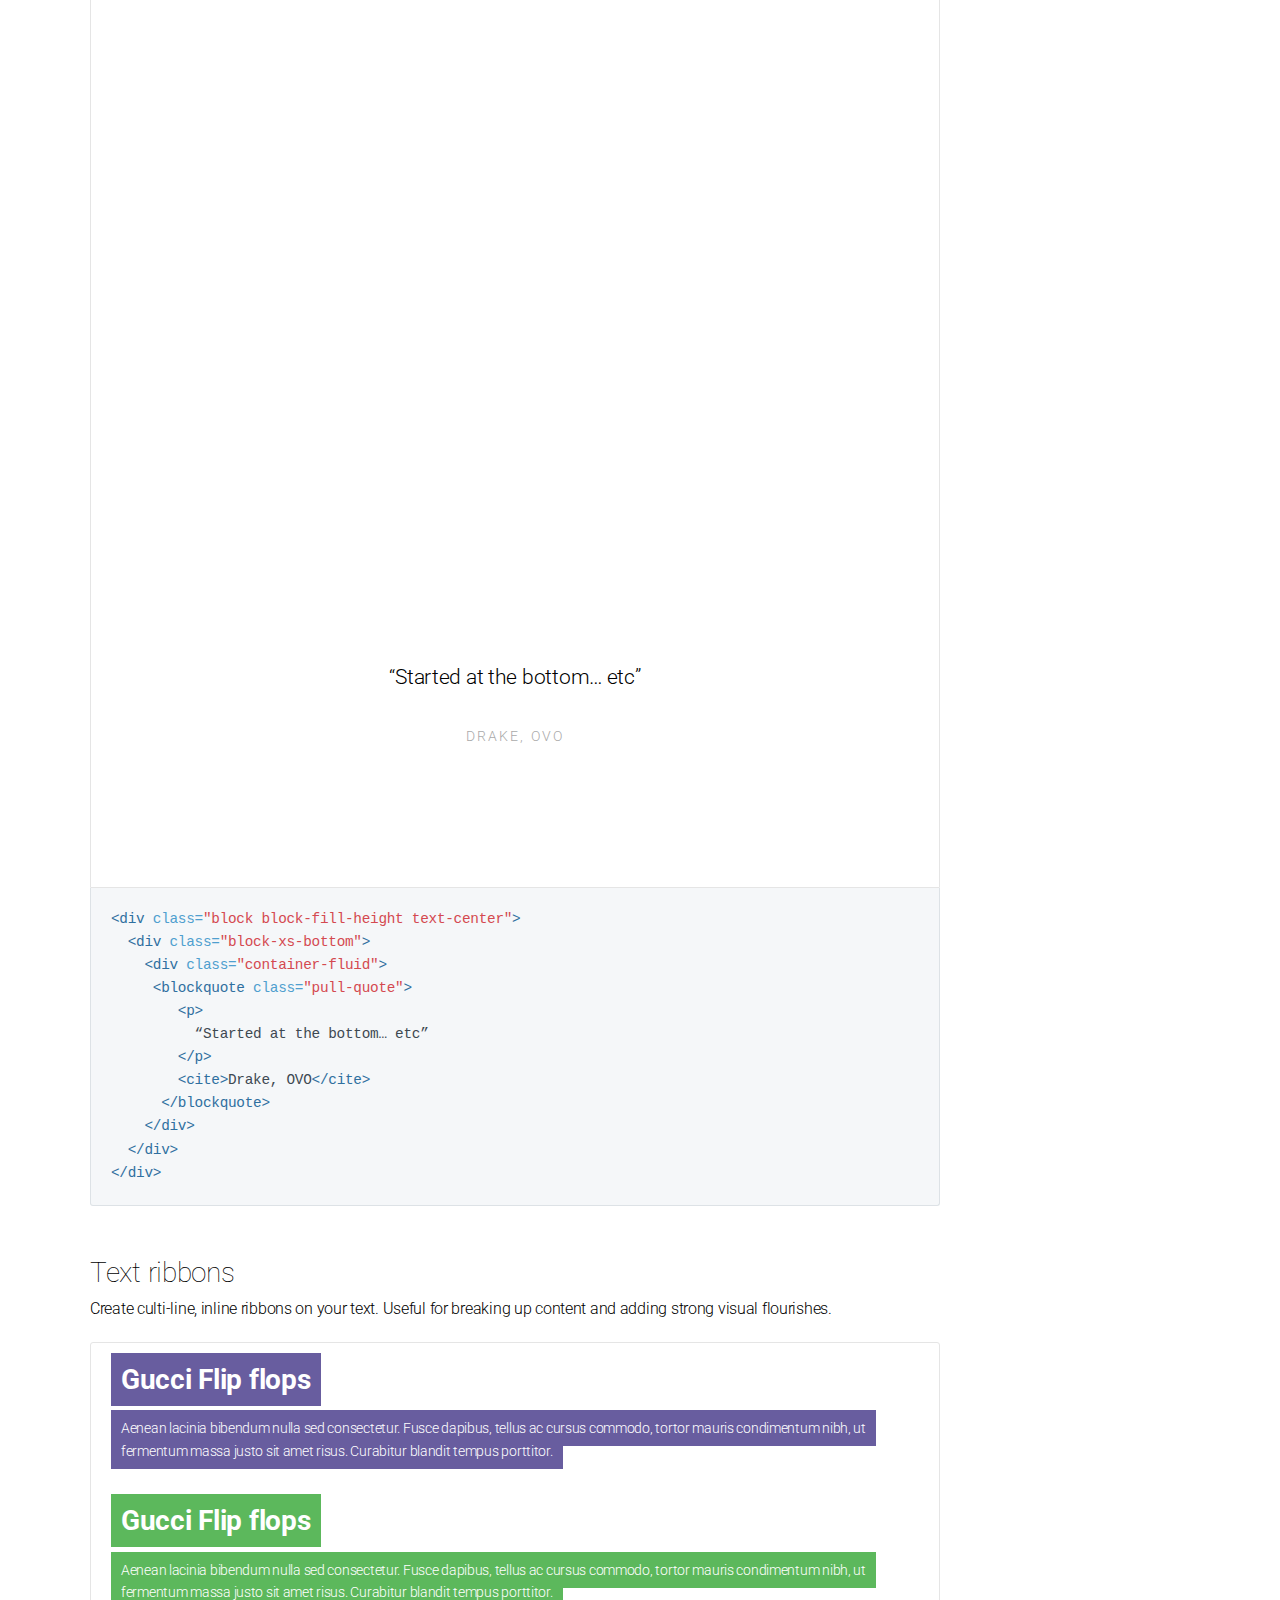
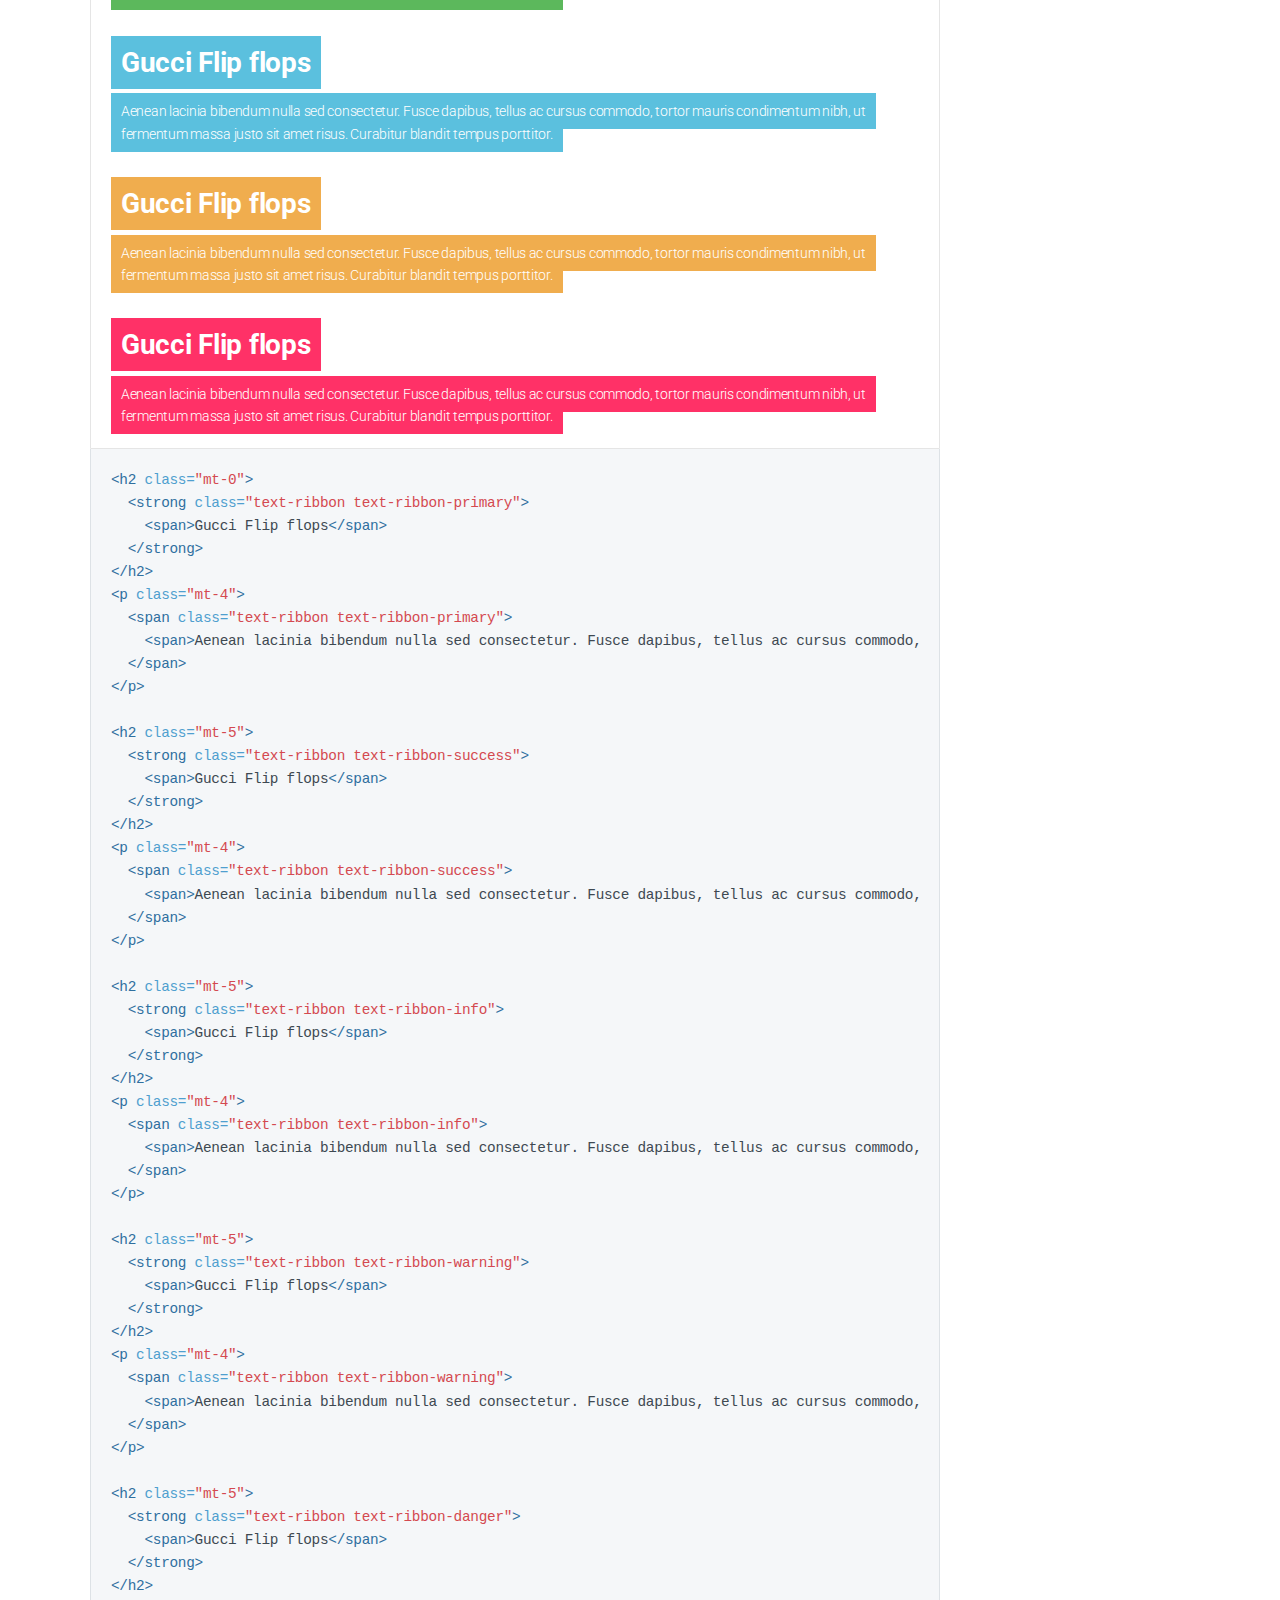
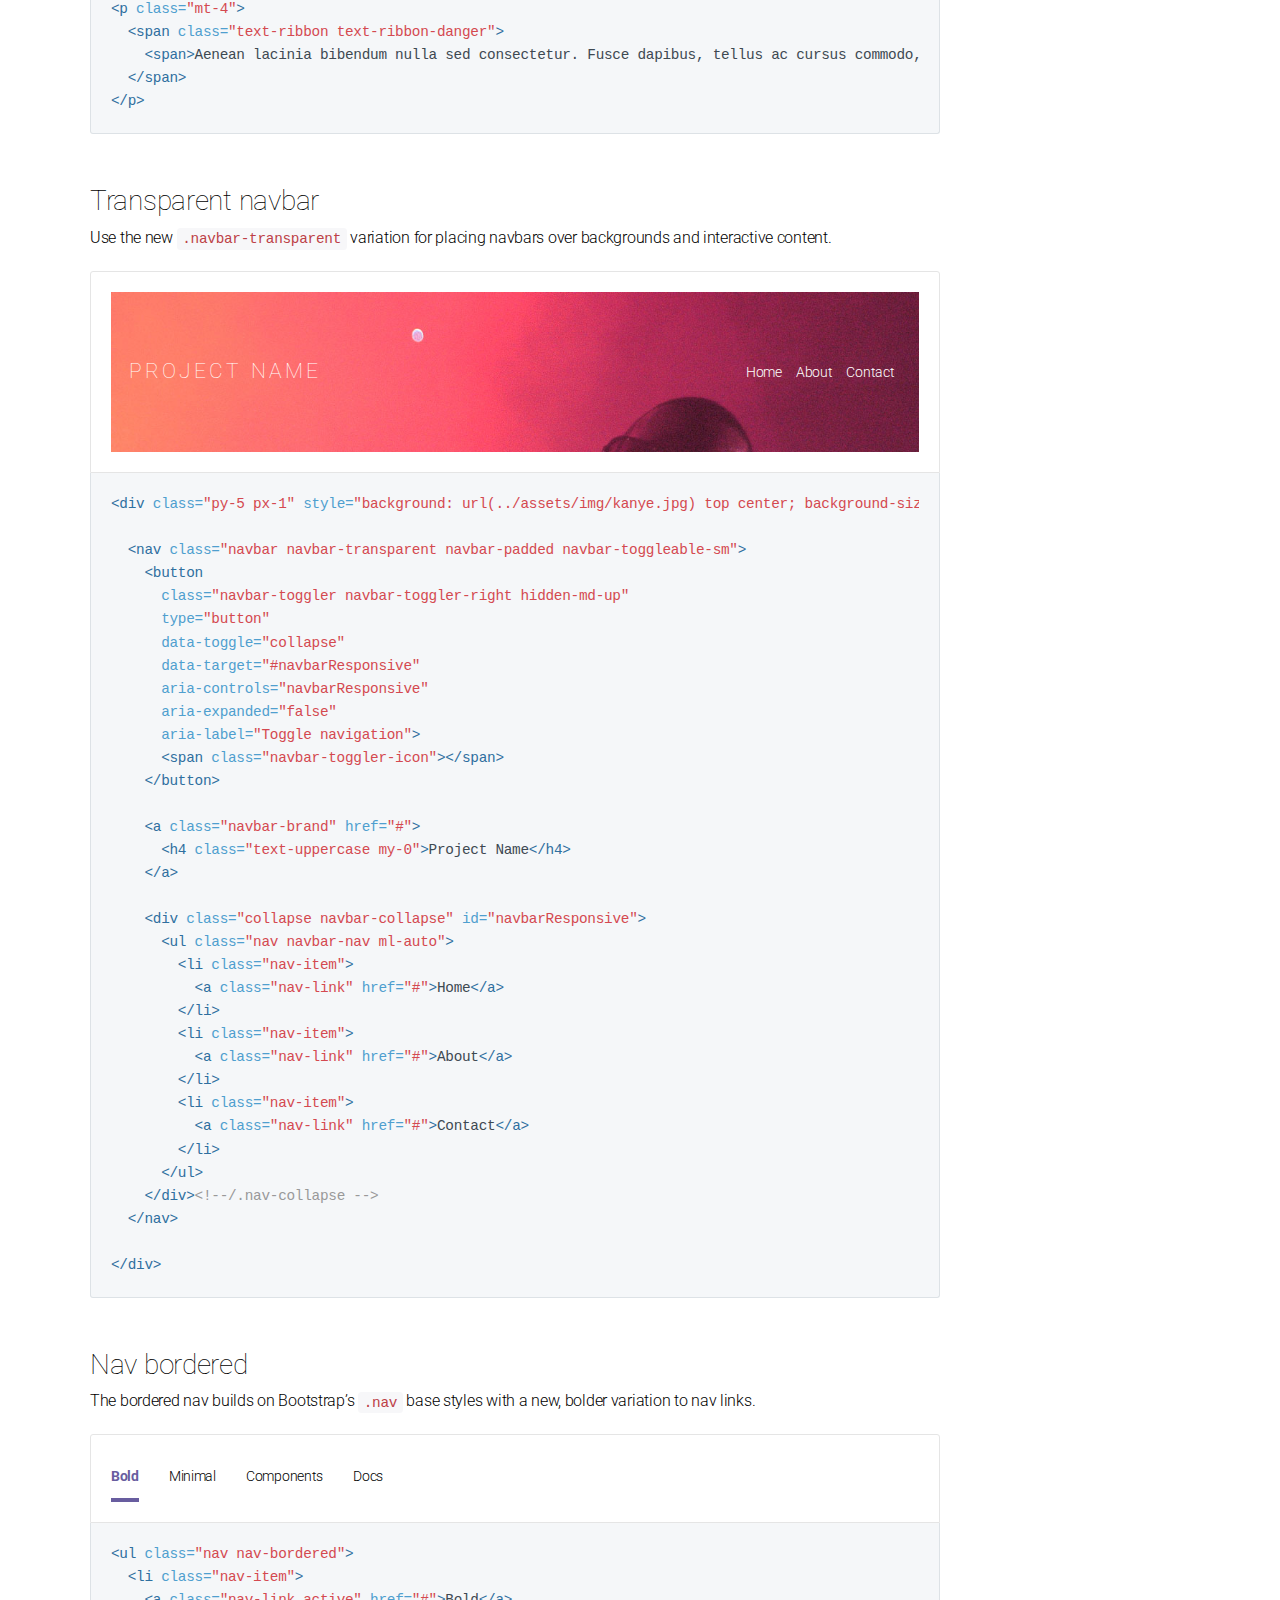
==== commit 889fa292: "sdas" ====
--- a/docs/index.html
+++ b/docs/index.html
@@ -13,16 +13,18 @@
 
     <title>
       
-        StartUp &middot; 
+        Documentation &middot; 
       
     </title>
 
     
-      <link href='https://fonts.googleapis.com/css?family=Lora:400,400italic|Work+Sans:300,400,500,600' rel='stylesheet' type='text/css'>
-      <link href="assets/css/toolkit-startup.css" rel="stylesheet">
-      <link href="assets/css/application-startup.css" rel="stylesheet">
+      <link href="http://fonts.googleapis.com/css?family=Roboto:100,300,400,700" rel="stylesheet">
+      <link href="../assets/css/toolkit-minimal.css" rel="stylesheet">
+      <link href="../assets/css/application-minimal.css" rel="stylesheet">
     
 
+    
+      <link href="../assets/css/docs.css" rel="stylesheet">
     
 
     <style>
@@ -47,26 +49,22 @@
 
 
 <body>
-  
-
-
-
-<div class="stage-shelf stage-shelf-right hidden" id="sidebar">
+  <div class="stage-shelf hidden" id="sidebar">
   <ul class="nav nav-bordered nav-stacked flex-column">
     <li class="nav-header">Examples</li>
     <li class="nav-item">
-      <a class="nav-link active" href="index.html">Startup</a>
+      <a class="nav-link" href="../index.html">Startup</a>
     </li>
     <li class="nav-item">
-      <a class="nav-link" href="minimal/index.html">Minimal</a>
+      <a class="nav-link" href="../minimal/index.html">Minimal</a>
     </li>
     <li class="nav-item">
-      <a class="nav-link" href="bold/index.html">Bold</a>
+      <a class="nav-link" href="../bold/index.html">Bold</a>
     </li>
     <li class="nav-divider"></li>
     <li class="nav-header">Docs</li>
     <li class="nav-item">
-      <a class="nav-link" href="docs/index.html">Toolkit</a>
+      <a class="nav-link active" href="../docs/index.html">Toolkit</a>
     </li>
     <li class="nav-item">
       <a class="nav-link" href="http://getbootstrap.com">Bootstrap</a>
@@ -74,307 +72,1770 @@
   </ul>
 </div>
 
-<div class="stage" id="stage">
-
-<div class="block block-inverse block-fill-height app-header"
-     style="background-image: url(assets/img/startup-1.jpg);">
-
-  <div class="container py-4 fixed-top app-navbar">
+
+  <div class="stage" id="app-stage">
+
+    <button class="btn btn-link stage-toggle" data-target="#app-stage" data-toggle="stage">
+      <span class="icon icon-menu stage-toggle-icon"></span>
+      Menu
+    </button>
+
+    
+      <div class="docs-header" id="content">
+        <div class="container">
+          <h1>Documentation</h1>
+          <p>Find out what's included in your Bootstrap theme and how to compile source files. Includes live examples and code snippets for every new component.</p>
+        </div>
+      </div>
+      <div class="container docs-content">
+        
+<h1 id="contents">Contents</h1>
+
+<ul id="markdown-toc">
+  <li><a href="#contents" id="markdown-toc-contents">Contents</a></li>
+  <li><a href="#intro" id="markdown-toc-intro">Intro</a></li>
+  <li><a href="#whats-included" id="markdown-toc-whats-included">What’s included</a>    <ul>
+      <li><a href="#getting-started" id="markdown-toc-getting-started">Getting started</a></li>
+      <li><a href="#gulpfilejs" id="markdown-toc-gulpfilejs">Gulpfile.js</a></li>
+      <li><a href="#theme-source-code" id="markdown-toc-theme-source-code">Theme source code</a></li>
+    </ul>
+  </li>
+  <li><a href="#custom-builds" id="markdown-toc-custom-builds">Custom builds</a></li>
+  <li><a href="#basic-template" id="markdown-toc-basic-template">Basic template</a></li>
+  <li><a href="#new-components" id="markdown-toc-new-components">New components</a>    <ul>
+      <li><a href="#entypo" id="markdown-toc-entypo">Entypo</a>        <ul>
+          <li><a href="#available-icons" id="markdown-toc-available-icons">Available icons</a></li>
+          <li><a href="#examples" id="markdown-toc-examples">Examples</a></li>
+        </ul>
+      </li>
+      <li><a href="#pill-buttons" id="markdown-toc-pill-buttons">Pill buttons</a></li>
+      <li><a href="#blocks" id="markdown-toc-blocks">Blocks</a></li>
+      <li><a href="#text-ribbons" id="markdown-toc-text-ribbons">Text ribbons</a></li>
+      <li><a href="#transparent-navbar" id="markdown-toc-transparent-navbar">Transparent navbar</a></li>
+      <li><a href="#nav-bordered" id="markdown-toc-nav-bordered">Nav bordered</a></li>
+      <li><a href="#carousel-light" id="markdown-toc-carousel-light">Carousel Light</a></li>
+      <li><a href="#callouts" id="markdown-toc-callouts">Callouts</a></li>
+      <li><a href="#featured-lists" id="markdown-toc-featured-lists">Featured lists</a></li>
+      <li><a href="#pull-quotes" id="markdown-toc-pull-quotes">Pull Quotes</a></li>
+      <li><a href="#icon-list" id="markdown-toc-icon-list">Icon list</a></li>
+      <li><a href="#stat-cards" id="markdown-toc-stat-cards">Stat cards</a></li>
+    </ul>
+  </li>
+  <li><a href="#plugins" id="markdown-toc-plugins">Plugins</a>    <ul>
+      <li><a href="#zoom" id="markdown-toc-zoom">Zoom</a>        <ul>
+          <li><a href="#data-api" id="markdown-toc-data-api">Data API</a></li>
+        </ul>
+      </li>
+      <li><a href="#enter" id="markdown-toc-enter">Enter</a>        <ul>
+          <li><a href="#options" id="markdown-toc-options">Options</a></li>
+          <li><a href="#javascript-api" id="markdown-toc-javascript-api">JavaScript API</a></li>
+          <li><a href="#data-api-1" id="markdown-toc-data-api-1">Data API</a></li>
+        </ul>
+      </li>
+      <li><a href="#image-grids" id="markdown-toc-image-grids">Image grids</a>        <ul>
+          <li><a href="#options-1" id="markdown-toc-options-1">Options</a></li>
+          <li><a href="#javascript-api-1" id="markdown-toc-javascript-api-1">JavaScript API</a></li>
+          <li><a href="#data-api-2" id="markdown-toc-data-api-2">Data Api</a></li>
+        </ul>
+      </li>
+      <li><a href="#stage" id="markdown-toc-stage">Stage</a>        <ul>
+          <li><a href="#options-2" id="markdown-toc-options-2">Options</a></li>
+          <li><a href="#customizing" id="markdown-toc-customizing">Customizing</a></li>
+          <li><a href="#example" id="markdown-toc-example">Example</a></li>
+        </ul>
+      </li>
+    </ul>
+  </li>
+</ul>
+
+<h1 id="intro">Intro</h1>
+
+<p>Hey there! You’re looking at the docs for an Official Bootstrap Theme—thanks for your purchase! This theme has been lovingly crafted by Bootstrap’s founders and friends to help you build awesome projects on the web. Let’s dive in.</p>
+
+<p>Each theme is designed as it’s own toolkit—a series of well designed, intuitive, and cohesive components—built on top of Bootstrap. If you’ve used Bootstrap itself, you’ll find this all super familiar, but with new aesthetics, new components, beautiful and extensive examples, and easy-to-use build tools and documentation.</p>
+
+<p>Since this theme is based on Bootstrap, and includes nearly everything Bootstrap itself does, you’ll want to give the <a href="http://getbootstrap.com">official project documentation</a> a once over before continuing. There’s also <a href="../bootstrap/index.html">the kitchen sink</a>—a one-page view of all Bootstrap’s components restyled by this theme.</p>
+
+<p>For everything else, including compiling and using this Bootstrap theme, read through the docs below.</p>
+
+<p>Thanks, and enjoy!</p>
+
+<h1 id="whats-included">What’s included</h1>
+
+<p>Within your Bootstrap theme you’ll find the following directories and files, grouping common resources and providing both compiled and minified distribution files, as well as raw source files.</p>
+
+<figure class="highlight"><pre><code class="language-bash" data-lang="bash">theme/
+  ├── v3
+  └── v4
+      ├── gulpfile.js
+      ├── package.json
+      ├── README.md
+      ├── docs/
+      ├── scss/
+      │   ├── bootstrap/
+      │   ├── custom/
+      │   ├── variables.scss
+      │   └── toolkit.scss
+      ├── js/
+      │   ├── bootstrap/
+      │   └── custom/
+      ├── fonts/
+      │   ├── bootstrap-entypo.eot
+      │   ├── bootstrap-entypo.svg
+      │   ├── bootstrap-entypo.ttf
+      │   ├── bootstrap-entypo.woff
+      │   └── bootstrap-entypo.woff2
+      └── dist/
+          ├── toolkit.css
+          ├── toolkit.css.map
+          ├── toolkit.min.css
+          ├── toolkit.min.css.map
+          ├── toolkit.js
+          └── toolkit.min.js</code></pre></figure>
+
+<h2 id="getting-started">Getting started</h2>
+
+<p>At the top level of your bootstrap theme you’ll find a directory for each major Bootstrap version that’s supported (currently both <code class="highlighter-rouge">v3</code> and <code class="highlighter-rouge">v4</code>). Within each directory you have all the relevant files for that version.</p>
+
+<p>To view your Bootstrap Theme documentation, simply find the docs directory and open index.html in your favorite browser.</p>
+
+<figure class="highlight"><pre><code class="language-bash" data-lang="bash"><span class="gp">$ </span>open docs/index.html</code></pre></figure>
+
+<h2 id="gulpfilejs">Gulpfile.js</h2>
+
+<p>If you’re after more customization we’ve also included a custom <a href="http://gulpjs.com">Gulp</a> file, which can be used to quickly re-compile a theme’s CSS and JS. You’ll need to install both <a href="https://nodejs.org/en/download/">Node</a> and Gulp before using our included <code class="highlighter-rouge">gulpfile.js</code>.</p>
+
+<p>Once node is installed, run the following npm command to install Gulp.</p>
+
+<figure class="highlight"><pre><code class="language-bash" data-lang="bash"><span class="gp">$ </span>npm install gulp -g</code></pre></figure>
+
+<p>When you’re done, make sure you’ve installed the rest of the theme’s dependencies:</p>
+
+<figure class="highlight"><pre><code class="language-bash" data-lang="bash"><span class="gp">$ </span>npm install</code></pre></figure>
+
+<p>Now, modify your source files and run <code class="highlighter-rouge">gulp</code> to generate new local <code class="highlighter-rouge">dist/</code> files automatically. <strong>Be aware that this replaces existing <code class="highlighter-rouge">dist/</code> files</strong>, so proceed with caution.</p>
+
+<h2 id="theme-source-code">Theme source code</h2>
+
+<p>The <code class="highlighter-rouge">scss/</code>, <code class="highlighter-rouge">js/</code>, and <code class="highlighter-rouge">fonts/</code> directories contain the source code for our CSS, JS, and icon fonts (respectively). Within the <code class="highlighter-rouge">scss/</code> and <code class="highlighter-rouge">js/</code> directories you’ll find two subdirectories:</p>
+
+<ul>
+  <li><code class="highlighter-rouge">bootstrap/</code>, which contains the most recently released version of Bootstrap (v4.0.0-alpha.6).</li>
+  <li><code class="highlighter-rouge">custom/</code>, which contains all of the custom components and overrides authored specifically for this theme.</li>
+</ul>
+
+<p>The <code class="highlighter-rouge">dist/</code> folder includes everything above, built into single CSS and JS files that can easily be integrated into your project.</p>
+
+<p>The <code class="highlighter-rouge">docs/</code> folder includes the source code for our documentation, as well as a handful of live examples.</p>
+
+<p>The remaining files not specifically mentioned above provide support for packages, license information, and development.</p>
+
+<h1 id="custom-builds">Custom builds</h1>
+
+<p>Leverage the included source files and <code class="highlighter-rouge">gulpfile.js</code> to customize your Bootstrap Theme for your exact needs. Change variables, exclude components, and more.</p>
+
+<ul>
+  <li><code class="highlighter-rouge">toolkit-*.scss</code> is the entry point for Sass files - to build your own custom build, simply modify your local custom files or edit the includes listed here. Note: some themes also rely on a shared <code class="highlighter-rouge">components.scss</code> file, which you can find imported in your <code class="highlighter-rouge">toolkit-*.scss</code>.</li>
+  <li><code class="highlighter-rouge">variables.scss</code> is home to your theme’s variables. Note that your theme’s <code class="highlighter-rouge">variables</code> file depends on and overrides an existing Bootstrap variable file (found in <code class="highlighter-rouge">/scss/bootstrap/_variables.scss</code>).</li>
+</ul>
+
+<h1 id="basic-template">Basic template</h1>
+
+<p>The basic template is a guideline for how to structure your pages when building with a Bootstrap Theme. Included below are all the necessary bits for using the theme’s CSS and JS, as well as some friendly reminders.</p>
+
+<p>Copy the example below into a new HTML file to get started with it.</p>
+
+<figure class="highlight"><pre><code class="language-html" data-lang="html"><span class="cp">&lt;!DOCTYPE html&gt;</span>
+<span class="nt">&lt;html</span> <span class="na">lang=</span><span class="s">"en"</span><span class="nt">&gt;</span>
+  <span class="nt">&lt;head&gt;</span>
+    <span class="c">&lt;!-- These meta tags come first. --&gt;</span>
+    <span class="nt">&lt;meta</span> <span class="na">charset=</span><span class="s">"utf-8"</span><span class="nt">&gt;</span>
+    <span class="nt">&lt;meta</span> <span class="na">http-equiv=</span><span class="s">"X-UA-Compatible"</span> <span class="na">content=</span><span class="s">"IE=edge"</span><span class="nt">&gt;</span>
+    <span class="nt">&lt;meta</span> <span class="na">name=</span><span class="s">"viewport"</span> <span class="na">content=</span><span class="s">"width=device-width, initial-scale=1"</span><span class="nt">&gt;</span>
+
+    <span class="nt">&lt;title&gt;</span>Bootstrap Theme Example<span class="nt">&lt;/title&gt;</span>
+
+    <span class="c">&lt;!-- Include the CSS --&gt;</span>
+    <span class="nt">&lt;link</span> <span class="na">href=</span><span class="s">"dist/toolkit.min.css"</span> <span class="na">rel=</span><span class="s">"stylesheet"</span><span class="nt">&gt;</span>
+
+  <span class="nt">&lt;/head&gt;</span>
+  <span class="nt">&lt;body&gt;</span>
+    <span class="nt">&lt;h1&gt;</span>Hello, world!<span class="nt">&lt;/h1&gt;</span>
+
+    <span class="c">&lt;!-- Include jQuery (required) and the JS --&gt;</span>
+    <span class="nt">&lt;script </span><span class="na">src=</span><span class="s">"https://ajax.googleapis.com/ajax/libs/jquery/2.1.4/jquery.min.js"</span><span class="nt">&gt;&lt;/script&gt;</span>
+    <span class="nt">&lt;script </span><span class="na">src=</span><span class="s">"dist/toolkit.min.js"</span><span class="nt">&gt;&lt;/script&gt;</span>
+  <span class="nt">&lt;/body&gt;</span>
+<span class="nt">&lt;/html&gt;</span></code></pre></figure>
+
+<h1 id="new-components">New components</h1>
+
+<h2 id="entypo">Entypo</h2>
+
+<p><a href="http://entypo.com">Entypo</a> is an awesome, high quality set of icon glyphs made by <a href="http://www.danielbruce.se">Daniel Bruce</a>. We’ve replaced Bootstrap’s default icon font, <a href="http://glyphicons.com">Glyhpicons</a>, with the complete Entypo set and Entypo social extension.</p>
+
+<p>Simply use the new <code class="highlighter-rouge">icon</code> class and an <code class="highlighter-rouge">icon-{modifier}</code> on an inline element. See the examples below for more details.</p>
+
+<h3 id="available-icons">Available icons</h3>
+
+<p>Below are all the original and social icons from Entypo that you can choose from:</p>
+
+<div class="docs-icons">
+  <span class="icon icon-add-to-list"></span>
+  <span class="icon icon-add-user"></span>
+  <span class="icon icon-address"></span>
+  <span class="icon icon-adjust"></span>
+  <span class="icon icon-air"></span>
+  <span class="icon icon-aircraft"></span>
+  <span class="icon icon-aircraft-landing"></span>
+  <span class="icon icon-aircraft-take-off"></span>
+  <span class="icon icon-align-bottom"></span>
+  <span class="icon icon-align-horizontal-middle"></span>
+  <span class="icon icon-align-left"></span>
+  <span class="icon icon-align-right"></span>
+  <span class="icon icon-align-top"></span>
+  <span class="icon icon-align-vertical-middle"></span>
+  <span class="icon icon-archive"></span>
+  <span class="icon icon-area-graph"></span>
+  <span class="icon icon-arrow-bold-down"></span>
+  <span class="icon icon-arrow-bold-left"></span>
+  <span class="icon icon-arrow-bold-right"></span>
+  <span class="icon icon-arrow-bold-up"></span>
+  <span class="icon icon-arrow-down"></span>
+  <span class="icon icon-arrow-left"></span>
+  <span class="icon icon-arrow-right"></span>
+  <span class="icon icon-arrow-up"></span>
+  <span class="icon icon-arrow-long-down"></span>
+  <span class="icon icon-arrow-long-left"></span>
+  <span class="icon icon-arrow-long-right"></span>
+  <span class="icon icon-arrow-long-up"></span>
+  <span class="icon icon-arrow-with-circle-down"></span>
+  <span class="icon icon-arrow-with-circle-left"></span>
+  <span class="icon icon-arrow-with-circle-right"></span>
+  <span class="icon icon-arrow-with-circle-up"></span>
+  <span class="icon icon-attachment"></span>
+  <span class="icon icon-awareness-ribbon"></span>
+  <span class="icon icon-back-in-time"></span>
+  <span class="icon icon-back"></span>
+  <span class="icon icon-bar-graph"></span>
+  <span class="icon icon-battery"></span>
+  <span class="icon icon-beamed-note"></span>
+  <span class="icon icon-bell"></span>
+  <span class="icon icon-blackboard"></span>
+  <span class="icon icon-block"></span>
+  <span class="icon icon-book"></span>
+  <span class="icon icon-bookmark"></span>
+  <span class="icon icon-bookmarks"></span>
+  <span class="icon icon-bowl"></span>
+  <span class="icon icon-box"></span>
+  <span class="icon icon-briefcase"></span>
+  <span class="icon icon-browser"></span>
+  <span class="icon icon-brush"></span>
+  <span class="icon icon-bucket"></span>
+  <span class="icon icon-bug"></span>
+  <span class="icon icon-cake"></span>
+  <span class="icon icon-calculator"></span>
+  <span class="icon icon-calendar"></span>
+  <span class="icon icon-camera"></span>
+  <span class="icon icon-ccw"></span>
+  <span class="icon icon-cw"></span>
+  <span class="icon icon-chat"></span>
+  <span class="icon icon-check"></span>
+  <span class="icon icon-chevron-down"></span>
+  <span class="icon icon-chevron-left"></span>
+  <span class="icon icon-chevron-right"></span>
+  <span class="icon icon-chevron-up"></span>
+  <span class="icon icon-chevron-small-down"></span>
+  <span class="icon icon-chevron-small-left"></span>
+  <span class="icon icon-chevron-small-right"></span>
+  <span class="icon icon-chevron-small-up"></span>
+  <span class="icon icon-chevron-thin-down"></span>
+  <span class="icon icon-chevron-thin-left"></span>
+  <span class="icon icon-chevron-thin-right"></span>
+  <span class="icon icon-chevron-thin-up"></span>
+  <span class="icon icon-chevron-with-circle-down"></span>
+  <span class="icon icon-chevron-with-circle-left"></span>
+  <span class="icon icon-chevron-with-circle-right"></span>
+  <span class="icon icon-chevron-with-circle-up"></span>
+  <span class="icon icon-circle-with-cross"></span>
+  <span class="icon icon-circle-with-minus"></span>
+  <span class="icon icon-circle-with-plus"></span>
+  <span class="icon icon-circle"></span>
+  <span class="icon icon-circular-graph"></span>
+  <span class="icon icon-clapperboard"></span>
+  <span class="icon icon-classic-computer"></span>
+  <span class="icon icon-clipboard"></span>
+  <span class="icon icon-clock"></span>
+  <span class="icon icon-cloud"></span>
+  <span class="icon icon-code"></span>
+  <span class="icon icon-cog"></span>
+  <span class="icon icon-colours"></span>
+  <span class="icon icon-compass"></span>
+  <span class="icon icon-controller-fast-backward"></span>
+  <span class="icon icon-controller-fast-forward"></span>
+  <span class="icon icon-controller-jump-to-start"></span>
+  <span class="icon icon-controller-next"></span>
+  <span class="icon icon-controller-paus"></span>
+  <span class="icon icon-controller-play"></span>
+  <span class="icon icon-controller-record"></span>
+  <span class="icon icon-controller-stop"></span>
+  <span class="icon icon-controller-volume"></span>
+  <span class="icon icon-copy"></span>
+  <span class="icon icon-creative-commons"></span>
+  <span class="icon icon-creative-commons-attribution"></span>
+  <span class="icon icon-creative-commons-noderivs"></span>
+  <span class="icon icon-creative-commons-noncommercial-eu"></span>
+  <span class="icon icon-creative-commons-noncommercial-us"></span>
+  <span class="icon icon-creative-commons-public-domain"></span>
+  <span class="icon icon-creative-commons-remix"></span>
+  <span class="icon icon-creative-commons-share"></span>
+  <span class="icon icon-creative-commons-sharealike"></span>
+  <span class="icon icon-credit-card"></span>
+  <span class="icon icon-credit"></span>
+  <span class="icon icon-crop"></span>
+  <span class="icon icon-cross"></span>
+  <span class="icon icon-cup"></span>
+  <span class="icon icon-cycle"></span>
+  <span class="icon icon-database"></span>
+  <span class="icon icon-dial-pad"></span>
+  <span class="icon icon-direction"></span>
+  <span class="icon icon-document"></span>
+  <span class="icon icon-document-landscape"></span>
+  <span class="icon icon-documents"></span>
+  <span class="icon icon-dot-single"></span>
+  <span class="icon icon-dots-two-horizontal"></span>
+  <span class="icon icon-dots-three-horizontal"></span>
+  <span class="icon icon-dots-two-vertical"></span>
+  <span class="icon icon-dots-three-vertical"></span>
+  <span class="icon icon-download"></span>
+  <span class="icon icon-drink"></span>
+  <span class="icon icon-drive"></span>
+  <span class="icon icon-drop"></span>
+  <span class="icon icon-edit"></span>
+  <span class="icon icon-email"></span>
+  <span class="icon icon-emoji-flirt"></span>
+  <span class="icon icon-emoji-happy"></span>
+  <span class="icon icon-emoji-neutral"></span>
+  <span class="icon icon-emoji-sad"></span>
+  <span class="icon icon-erase"></span>
+  <span class="icon icon-eraser"></span>
+  <span class="icon icon-export"></span>
+  <span class="icon icon-eye"></span>
+  <span class="icon icon-eye-with-line"></span>
+  <span class="icon icon-feather"></span>
+  <span class="icon icon-fingerprint"></span>
+  <span class="icon icon-flag"></span>
+  <span class="icon icon-flash"></span>
+  <span class="icon icon-flashlight"></span>
+  <span class="icon icon-flat-brush"></span>
+  <span class="icon icon-flow-branch"></span>
+  <span class="icon icon-flow-cascade"></span>
+  <span class="icon icon-flow-line"></span>
+  <span class="icon icon-flow-parallel"></span>
+  <span class="icon icon-flow-tree"></span>
+  <span class="icon icon-flower"></span>
+  <span class="icon icon-folder"></span>
+  <span class="icon icon-folder-images"></span>
+  <span class="icon icon-folder-music"></span>
+  <span class="icon icon-folder-video"></span>
+  <span class="icon icon-forward"></span>
+  <span class="icon icon-funnel"></span>
+  <span class="icon icon-game-controller"></span>
+  <span class="icon icon-gauge"></span>
+  <span class="icon icon-globe"></span>
+  <span class="icon icon-graduation-cap"></span>
+  <span class="icon icon-grid"></span>
+  <span class="icon icon-hair-cross"></span>
+  <span class="icon icon-hand"></span>
+  <span class="icon icon-heart"></span>
+  <span class="icon icon-heart-outlined"></span>
+  <span class="icon icon-help"></span>
+  <span class="icon icon-help-with-circle"></span>
+  <span class="icon icon-home"></span>
+  <span class="icon icon-hour-glass"></span>
+  <span class="icon icon-image"></span>
+  <span class="icon icon-image-inverted"></span>
+  <span class="icon icon-images"></span>
+  <span class="icon icon-inbox"></span>
+  <span class="icon icon-infinity"></span>
+  <span class="icon icon-info"></span>
+  <span class="icon icon-info-with-circle"></span>
+  <span class="icon icon-install"></span>
+  <span class="icon icon-key"></span>
+  <span class="icon icon-keyboard"></span>
+  <span class="icon icon-lab-flask"></span>
+  <span class="icon icon-landline"></span>
+  <span class="icon icon-language"></span>
+  <span class="icon icon-laptop"></span>
+  <span class="icon icon-layers"></span>
+  <span class="icon icon-leaf"></span>
+  <span class="icon icon-level-down"></span>
+  <span class="icon icon-level-up"></span>
+  <span class="icon icon-lifebuoy"></span>
+  <span class="icon icon-light-bulb"></span>
+  <span class="icon icon-light-down"></span>
+  <span class="icon icon-light-up"></span>
+  <span class="icon icon-line-graph"></span>
+  <span class="icon icon-link"></span>
+  <span class="icon icon-list"></span>
+  <span class="icon icon-location-pin"></span>
+  <span class="icon icon-location"></span>
+  <span class="icon icon-lock"></span>
+  <span class="icon icon-lock-open"></span>
+  <span class="icon icon-login"></span>
+  <span class="icon icon-log-out"></span>
+  <span class="icon icon-loop"></span>
+  <span class="icon icon-magnet"></span>
+  <span class="icon icon-magnifying-glass"></span>
+  <span class="icon icon-mail"></span>
+  <span class="icon icon-man"></span>
+  <span class="icon icon-map"></span>
+  <span class="icon icon-mask"></span>
+  <span class="icon icon-medal"></span>
+  <span class="icon icon-megaphone"></span>
+  <span class="icon icon-menu"></span>
+  <span class="icon icon-merge"></span>
+  <span class="icon icon-message"></span>
+  <span class="icon icon-mic"></span>
+  <span class="icon icon-minus"></span>
+  <span class="icon icon-mobile"></span>
+  <span class="icon icon-modern-mic"></span>
+  <span class="icon icon-moon"></span>
+  <span class="icon icon-mouse-pointer"></span>
+  <span class="icon icon-mouse"></span>
+  <span class="icon icon-music"></span>
+  <span class="icon icon-network"></span>
+  <span class="icon icon-new-message"></span>
+  <span class="icon icon-new"></span>
+  <span class="icon icon-news"></span>
+  <span class="icon icon-newsletter"></span>
+  <span class="icon icon-note"></span>
+  <span class="icon icon-notification"></span>
+  <span class="icon icon-notifications-off"></span>
+  <span class="icon icon-old-mobile"></span>
+  <span class="icon icon-old-phone"></span>
+  <span class="icon icon-open-book"></span>
+  <span class="icon icon-palette"></span>
+  <span class="icon icon-paper-plane"></span>
+  <span class="icon icon-pencil"></span>
+  <span class="icon icon-phone"></span>
+  <span class="icon icon-pie-chart"></span>
+  <span class="icon icon-pin"></span>
+  <span class="icon icon-plus"></span>
+  <span class="icon icon-popup"></span>
+  <span class="icon icon-power-plug"></span>
+  <span class="icon icon-price-ribbon"></span>
+  <span class="icon icon-price-tag"></span>
+  <span class="icon icon-print"></span>
+  <span class="icon icon-progress-empty"></span>
+  <span class="icon icon-progress-one"></span>
+  <span class="icon icon-progress-two"></span>
+  <span class="icon icon-progress-full"></span>
+  <span class="icon icon-publish"></span>
+  <span class="icon icon-quote"></span>
+  <span class="icon icon-radio"></span>
+  <span class="icon icon-rainbow"></span>
+  <span class="icon icon-remove-user"></span>
+  <span class="icon icon-reply-all"></span>
+  <span class="icon icon-reply"></span>
+  <span class="icon icon-resize-100"></span>
+  <span class="icon icon-resize-full-screen"></span>
+  <span class="icon icon-retweet"></span>
+  <span class="icon icon-rocket"></span>
+  <span class="icon icon-round-brush"></span>
+  <span class="icon icon-rss"></span>
+  <span class="icon icon-ruler"></span>
+  <span class="icon icon-save"></span>
+  <span class="icon icon-scissors"></span>
+  <span class="icon icon-select-arrows"></span>
+  <span class="icon icon-share-alternative"></span>
+  <span class="icon icon-share"></span>
+  <span class="icon icon-shareable"></span>
+  <span class="icon icon-shield"></span>
+  <span class="icon icon-shop"></span>
+  <span class="icon icon-shopping-bag"></span>
+  <span class="icon icon-shopping-basket"></span>
+  <span class="icon icon-shopping-cart"></span>
+  <span class="icon icon-shuffle"></span>
+  <span class="icon icon-signal"></span>
+  <span class="icon icon-sound-mix"></span>
+  <span class="icon icon-sound"></span>
+  <span class="icon icon-sound-mute"></span>
+  <span class="icon icon-sports-club"></span>
+  <span class="icon icon-spreadsheet"></span>
+  <span class="icon icon-squared-cross"></span>
+  <span class="icon icon-squared-minus"></span>
+  <span class="icon icon-squared-plus"></span>
+  <span class="icon icon-star"></span>
+  <span class="icon icon-star-outlined"></span>
+  <span class="icon icon-stopwatch"></span>
+  <span class="icon icon-suitcase"></span>
+  <span class="icon icon-swap"></span>
+  <span class="icon icon-sweden"></span>
+  <span class="icon icon-switch"></span>
+  <span class="icon icon-tablet"></span>
+  <span class="icon icon-tablet-mobile-combo"></span>
+  <span class="icon icon-tag"></span>
+  <span class="icon icon-untag"></span>
+  <span class="icon icon-text-document"></span>
+  <span class="icon icon-text-document-inverted"></span>
+  <span class="icon icon-text"></span>
+  <span class="icon icon-thermometer"></span>
+  <span class="icon icon-thumbs-up"></span>
+  <span class="icon icon-thumbs-down"></span>
+  <span class="icon icon-thunder-cloud"></span>
+  <span class="icon icon-ticket"></span>
+  <span class="icon icon-time-slot"></span>
+  <span class="icon icon-tools"></span>
+  <span class="icon icon-traffic-cone"></span>
+  <span class="icon icon-trash"></span>
+  <span class="icon icon-tree"></span>
+  <span class="icon icon-triangle-down"></span>
+  <span class="icon icon-triangle-left"></span>
+  <span class="icon icon-triangle-right"></span>
+  <span class="icon icon-triangle-up"></span>
+  <span class="icon icon-trophy"></span>
+  <span class="icon icon-tv"></span>
+  <span class="icon icon-typing"></span>
+  <span class="icon icon-uninstall"></span>
+  <span class="icon icon-unread"></span>
+  <span class="icon icon-upload-to-cloud"></span>
+  <span class="icon icon-upload"></span>
+  <span class="icon icon-user"></span>
+  <span class="icon icon-users"></span>
+  <span class="icon icon-v-card"></span>
+  <span class="icon icon-video-camera"></span>
+  <span class="icon icon-video"></span>
+  <span class="icon icon-vinyl"></span>
+  <span class="icon icon-voicemail"></span>
+  <span class="icon icon-wallet"></span>
+  <span class="icon icon-warning"></span>
+  <span class="icon icon-water"></span>
+</div>
+
+<div class="docs-icons">
+  <span class="icon icon-500px"></span>
+  <span class="icon icon-500px-with-circle"></span>
+  <span class="icon icon-app-store"></span>
+  <span class="icon icon-baidu"></span>
+  <span class="icon icon-basecamp"></span>
+  <span class="icon icon-behance"></span>
+  <span class="icon icon-creative-cloud"></span>
+  <span class="icon icon-dribbble"></span>
+  <span class="icon icon-dribbble-with-circle"></span>
+  <span class="icon icon-dropbox"></span>
+  <span class="icon icon-evernote"></span>
+  <span class="icon icon-facebook"></span>
+  <span class="icon icon-facebook-with-circle"></span>
+  <span class="icon icon-flattr"></span>
+  <span class="icon icon-flickr"></span>
+  <span class="icon icon-flickr-with-circle"></span>
+  <span class="icon icon-foursquare"></span>
+  <span class="icon icon-github"></span>
+  <span class="icon icon-github-with-circle"></span>
+  <span class="icon icon-google-drive"></span>
+  <span class="icon icon-google-hangouts"></span>
+  <span class="icon icon-google-play"></span>
+  <span class="icon icon-google-plus"></span>
+  <span class="icon icon-google-plus-with-circle"></span>
+  <span class="icon icon-grooveshark"></span>
+  <span class="icon icon-houzz"></span>
+  <span class="icon icon-icloud"></span>
+  <span class="icon icon-instagram"></span>
+  <span class="icon icon-instagram-with-circle"></span>
+  <span class="icon icon-lastfm"></span>
+  <span class="icon icon-lastfm-with-circle"></span>
+  <span class="icon icon-linkedin"></span>
+  <span class="icon icon-linkedin-with-circle"></span>
+  <span class="icon icon-mail-with-circle"></span>
+  <span class="icon icon-medium"></span>
+  <span class="icon icon-medium-with-circle"></span>
+  <span class="icon icon-mixi"></span>
+  <span class="icon icon-onedrive"></span>
+  <span class="icon icon-paypal"></span>
+  <span class="icon icon-picasa"></span>
+  <span class="icon icon-pinterest"></span>
+  <span class="icon icon-pinterest-with-circle"></span>
+  <span class="icon icon-qq"></span>
+  <span class="icon icon-qq-with-circle"></span>
+  <span class="icon icon-raft"></span>
+  <span class="icon icon-raft-with-circle"></span>
+  <span class="icon icon-rdio"></span>
+  <span class="icon icon-rdio-with-circle"></span>
+  <span class="icon icon-renren"></span>
+  <span class="icon icon-scribd"></span>
+  <span class="icon icon-sina-weibo"></span>
+  <span class="icon icon-skype"></span>
+  <span class="icon icon-skype-with-circle"></span>
+  <span class="icon icon-slideshare"></span>
+  <span class="icon icon-smashing"></span>
+  <span class="icon icon-soundcloud"></span>
+  <span class="icon icon-spotify"></span>
+  <span class="icon icon-spotify-with-circle"></span>
+  <span class="icon icon-stumbleupon"></span>
+  <span class="icon icon-stumbleupon-with-circle"></span>
+  <span class="icon icon-swarm"></span>
+  <span class="icon icon-tripadvisor"></span>
+  <span class="icon icon-tumblr"></span>
+  <span class="icon icon-tumblr-with-circle"></span>
+  <span class="icon icon-twitter"></span>
+  <span class="icon icon-twitter-with-circle"></span>
+  <span class="icon icon-vimeo"></span>
+  <span class="icon icon-vimeo-with-circle"></span>
+  <span class="icon icon-vine"></span>
+  <span class="icon icon-vine-with-circle"></span>
+  <span class="icon icon-vk"></span>
+  <span class="icon icon-vk-with-circle"></span>
+  <span class="icon icon-vk-alternitive"></span>
+  <span class="icon icon-windows-store"></span>
+  <span class="icon icon-xing"></span>
+  <span class="icon icon-xing-with-circle"></span>
+  <span class="icon icon-yelp"></span>
+  <span class="icon icon-youko"></span>
+  <span class="icon icon-youko-with-circle"></span>
+  <span class="icon icon-youtube"></span>
+  <span class="icon icon-youtube-with-circle"></span>
+</div>
+
+<h3 id="examples">Examples</h3>
+
+<p>Entypo icons can be placed in just about any other element, so long as they are a separate HTML element (e.g., a <code class="highlighter-rouge">&lt;span&gt;</code>). See the examples below for how to put them to use.</p>
+
+<div class="docs-example" data-example-id="">
+<button class="btn btn-secondary" type="button">
+  <span class="icon icon-thumbs-up"></span>
+  Like
+</button>
+<button class="btn btn-primary" type="button">
+  <span class="icon icon-thumbs-up"></span>
+  Liked!
+</button>
+</div>
+<div class="highlight"><pre><code class="language-html" data-lang="html"><span class="nt">&lt;button</span> <span class="na">class=</span><span class="s">"btn btn-secondary"</span> <span class="na">type=</span><span class="s">"button"</span><span class="nt">&gt;</span>
+  <span class="nt">&lt;span</span> <span class="na">class=</span><span class="s">"icon icon-thumbs-up"</span><span class="nt">&gt;&lt;/span&gt;</span>
+  Like
+<span class="nt">&lt;/button&gt;</span>
+<span class="nt">&lt;button</span> <span class="na">class=</span><span class="s">"btn btn-primary"</span> <span class="na">type=</span><span class="s">"button"</span><span class="nt">&gt;</span>
+  <span class="nt">&lt;span</span> <span class="na">class=</span><span class="s">"icon icon-thumbs-up"</span><span class="nt">&gt;&lt;/span&gt;</span>
+  Liked!
+<span class="nt">&lt;/button&gt;</span></code></pre></div>
+
+<div class="docs-example" data-example-id="">
+<ul class="nav nav-pills">
+  <li class="nav-item active">
+    <a class="nav-link" href="#">
+      <span class="icon icon-chat"></span>
+      Discussions
+    </a>
+  </li>
+  <li class="nav-item">
+    <a class="nav-link" href="#">
+      <span class="icon icon-bell"></span>
+      Notifications
+    </a>
+  </li>
+  <li class="nav-item">
+    <a class="nav-link" href="#">
+      <span class="icon icon-users"></span>
+      Members
+    </a>
+  </li>
+</ul>
+</div>
+<div class="highlight"><pre><code class="language-html" data-lang="html"><span class="nt">&lt;ul</span> <span class="na">class=</span><span class="s">"nav nav-pills"</span><span class="nt">&gt;</span>
+  <span class="nt">&lt;li</span> <span class="na">class=</span><span class="s">"nav-item active"</span><span class="nt">&gt;</span>
+    <span class="nt">&lt;a</span> <span class="na">class=</span><span class="s">"nav-link"</span> <span class="na">href=</span><span class="s">"#"</span><span class="nt">&gt;</span>
+      <span class="nt">&lt;span</span> <span class="na">class=</span><span class="s">"icon icon-chat"</span><span class="nt">&gt;&lt;/span&gt;</span>
+      Discussions
+    <span class="nt">&lt;/a&gt;</span>
+  <span class="nt">&lt;/li&gt;</span>
+  <span class="nt">&lt;li</span> <span class="na">class=</span><span class="s">"nav-item"</span><span class="nt">&gt;</span>
+    <span class="nt">&lt;a</span> <span class="na">class=</span><span class="s">"nav-link"</span> <span class="na">href=</span><span class="s">"#"</span><span class="nt">&gt;</span>
+      <span class="nt">&lt;span</span> <span class="na">class=</span><span class="s">"icon icon-bell"</span><span class="nt">&gt;&lt;/span&gt;</span>
+      Notifications
+    <span class="nt">&lt;/a&gt;</span>
+  <span class="nt">&lt;/li&gt;</span>
+  <span class="nt">&lt;li</span> <span class="na">class=</span><span class="s">"nav-item"</span><span class="nt">&gt;</span>
+    <span class="nt">&lt;a</span> <span class="na">class=</span><span class="s">"nav-link"</span> <span class="na">href=</span><span class="s">"#"</span><span class="nt">&gt;</span>
+      <span class="nt">&lt;span</span> <span class="na">class=</span><span class="s">"icon icon-users"</span><span class="nt">&gt;&lt;/span&gt;</span>
+      Members
+    <span class="nt">&lt;/a&gt;</span>
+  <span class="nt">&lt;/li&gt;</span>
+<span class="nt">&lt;/ul&gt;</span></code></pre></div>
+
+<h2 id="pill-buttons">Pill buttons</h2>
+
+<p>Add <code class="highlighter-rouge">.btn-pill</code> to any button to make them more rounded.</p>
+
+<div class="docs-example" data-example-id="">
+<button type="button" class="btn btn-lg btn-pill btn-primary">Primary</button>
+<button type="button" class="btn btn-lg btn-pill btn-secondary">Secondary</button>
+<button type="button" class="btn btn-lg btn-pill btn-success">Success</button>
+<button type="button" class="btn btn-lg btn-pill btn-info">Info</button>
+<button type="button" class="btn btn-lg btn-pill btn-warning">Warning</button>
+<button type="button" class="btn btn-lg btn-pill btn-danger">Danger</button>
+<button type="button" class="btn btn-lg btn-pill btn-link">Link</button>
+</div>
+<div class="highlight"><pre><code class="language-html" data-lang="html"><span class="nt">&lt;button</span> <span class="na">type=</span><span class="s">"button"</span> <span class="na">class=</span><span class="s">"btn btn-lg btn-pill btn-primary"</span><span class="nt">&gt;</span>Primary<span class="nt">&lt;/button&gt;</span>
+<span class="nt">&lt;button</span> <span class="na">type=</span><span class="s">"button"</span> <span class="na">class=</span><span class="s">"btn btn-lg btn-pill btn-secondary"</span><span class="nt">&gt;</span>Secondary<span class="nt">&lt;/button&gt;</span>
+<span class="nt">&lt;button</span> <span class="na">type=</span><span class="s">"button"</span> <span class="na">class=</span><span class="s">"btn btn-lg btn-pill btn-success"</span><span class="nt">&gt;</span>Success<span class="nt">&lt;/button&gt;</span>
+<span class="nt">&lt;button</span> <span class="na">type=</span><span class="s">"button"</span> <span class="na">class=</span><span class="s">"btn btn-lg btn-pill btn-info"</span><span class="nt">&gt;</span>Info<span class="nt">&lt;/button&gt;</span>
+<span class="nt">&lt;button</span> <span class="na">type=</span><span class="s">"button"</span> <span class="na">class=</span><span class="s">"btn btn-lg btn-pill btn-warning"</span><span class="nt">&gt;</span>Warning<span class="nt">&lt;/button&gt;</span>
+<span class="nt">&lt;button</span> <span class="na">type=</span><span class="s">"button"</span> <span class="na">class=</span><span class="s">"btn btn-lg btn-pill btn-danger"</span><span class="nt">&gt;</span>Danger<span class="nt">&lt;/button&gt;</span>
+<span class="nt">&lt;button</span> <span class="na">type=</span><span class="s">"button"</span> <span class="na">class=</span><span class="s">"btn btn-lg btn-pill btn-link"</span><span class="nt">&gt;</span>Link<span class="nt">&lt;/button&gt;</span></code></pre></div>
+
+<div class="docs-example" data-example-id="">
+<button type="button" class="btn btn-pill btn-primary">Primary</button>
+<button type="button" class="btn btn-pill btn-secondary">Secondary</button>
+<button type="button" class="btn btn-pill btn-success">Success</button>
+<button type="button" class="btn btn-pill btn-info">Info</button>
+<button type="button" class="btn btn-pill btn-warning">Warning</button>
+<button type="button" class="btn btn-pill btn-danger">Danger</button>
+<button type="button" class="btn btn-pill btn-link">Link</button>
+</div>
+<div class="highlight"><pre><code class="language-html" data-lang="html"><span class="nt">&lt;button</span> <span class="na">type=</span><span class="s">"button"</span> <span class="na">class=</span><span class="s">"btn btn-pill btn-primary"</span><span class="nt">&gt;</span>Primary<span class="nt">&lt;/button&gt;</span>
+<span class="nt">&lt;button</span> <span class="na">type=</span><span class="s">"button"</span> <span class="na">class=</span><span class="s">"btn btn-pill btn-secondary"</span><span class="nt">&gt;</span>Secondary<span class="nt">&lt;/button&gt;</span>
+<span class="nt">&lt;button</span> <span class="na">type=</span><span class="s">"button"</span> <span class="na">class=</span><span class="s">"btn btn-pill btn-success"</span><span class="nt">&gt;</span>Success<span class="nt">&lt;/button&gt;</span>
+<span class="nt">&lt;button</span> <span class="na">type=</span><span class="s">"button"</span> <span class="na">class=</span><span class="s">"btn btn-pill btn-info"</span><span class="nt">&gt;</span>Info<span class="nt">&lt;/button&gt;</span>
+<span class="nt">&lt;button</span> <span class="na">type=</span><span class="s">"button"</span> <span class="na">class=</span><span class="s">"btn btn-pill btn-warning"</span><span class="nt">&gt;</span>Warning<span class="nt">&lt;/button&gt;</span>
+<span class="nt">&lt;button</span> <span class="na">type=</span><span class="s">"button"</span> <span class="na">class=</span><span class="s">"btn btn-pill btn-danger"</span><span class="nt">&gt;</span>Danger<span class="nt">&lt;/button&gt;</span>
+<span class="nt">&lt;button</span> <span class="na">type=</span><span class="s">"button"</span> <span class="na">class=</span><span class="s">"btn btn-pill btn-link"</span><span class="nt">&gt;</span>Link<span class="nt">&lt;/button&gt;</span></code></pre></div>
+
+<div class="docs-example" data-example-id="">
+<button type="button" class="btn btn-sm btn-pill btn-primary">Primary</button>
+<button type="button" class="btn btn-sm btn-pill btn-secondary">Secondary</button>
+<button type="button" class="btn btn-sm btn-pill btn-success">Success</button>
+<button type="button" class="btn btn-sm btn-pill btn-info">Info</button>
+<button type="button" class="btn btn-sm btn-pill btn-warning">Warning</button>
+<button type="button" class="btn btn-sm btn-pill btn-danger">Danger</button>
+<button type="button" class="btn btn-sm btn-pill btn-link">Link</button>
+</div>
+<div class="highlight"><pre><code class="language-html" data-lang="html"><span class="nt">&lt;button</span> <span class="na">type=</span><span class="s">"button"</span> <span class="na">class=</span><span class="s">"btn btn-sm btn-pill btn-primary"</span><span class="nt">&gt;</span>Primary<span class="nt">&lt;/button&gt;</span>
+<span class="nt">&lt;button</span> <span class="na">type=</span><span class="s">"button"</span> <span class="na">class=</span><span class="s">"btn btn-sm btn-pill btn-secondary"</span><span class="nt">&gt;</span>Secondary<span class="nt">&lt;/button&gt;</span>
+<span class="nt">&lt;button</span> <span class="na">type=</span><span class="s">"button"</span> <span class="na">class=</span><span class="s">"btn btn-sm btn-pill btn-success"</span><span class="nt">&gt;</span>Success<span class="nt">&lt;/button&gt;</span>
+<span class="nt">&lt;button</span> <span class="na">type=</span><span class="s">"button"</span> <span class="na">class=</span><span class="s">"btn btn-sm btn-pill btn-info"</span><span class="nt">&gt;</span>Info<span class="nt">&lt;/button&gt;</span>
+<span class="nt">&lt;button</span> <span class="na">type=</span><span class="s">"button"</span> <span class="na">class=</span><span class="s">"btn btn-sm btn-pill btn-warning"</span><span class="nt">&gt;</span>Warning<span class="nt">&lt;/button&gt;</span>
+<span class="nt">&lt;button</span> <span class="na">type=</span><span class="s">"button"</span> <span class="na">class=</span><span class="s">"btn btn-sm btn-pill btn-danger"</span><span class="nt">&gt;</span>Danger<span class="nt">&lt;/button&gt;</span>
+<span class="nt">&lt;button</span> <span class="na">type=</span><span class="s">"button"</span> <span class="na">class=</span><span class="s">"btn btn-sm btn-pill btn-link"</span><span class="nt">&gt;</span>Link<span class="nt">&lt;/button&gt;</span></code></pre></div>
+
+<div class="docs-example" data-example-id="">
+<button type="button" class="btn btn-xs btn-pill btn-primary">Primary</button>
+<button type="button" class="btn btn-xs btn-pill btn-secondary">Default</button>
+<button type="button" class="btn btn-xs btn-pill btn-success">Success</button>
+<button type="button" class="btn btn-xs btn-pill btn-info">Info</button>
+<button type="button" class="btn btn-xs btn-pill btn-warning">Warning</button>
+<button type="button" class="btn btn-xs btn-pill btn-danger">Danger</button>
+<button type="button" class="btn btn-xs btn-pill btn-link">Link</button>
+</div>
+<div class="highlight"><pre><code class="language-html" data-lang="html"><span class="nt">&lt;button</span> <span class="na">type=</span><span class="s">"button"</span> <span class="na">class=</span><span class="s">"btn btn-xs btn-pill btn-primary"</span><span class="nt">&gt;</span>Primary<span class="nt">&lt;/button&gt;</span>
+<span class="nt">&lt;button</span> <span class="na">type=</span><span class="s">"button"</span> <span class="na">class=</span><span class="s">"btn btn-xs btn-pill btn-secondary"</span><span class="nt">&gt;</span>Default<span class="nt">&lt;/button&gt;</span>
+<span class="nt">&lt;button</span> <span class="na">type=</span><span class="s">"button"</span> <span class="na">class=</span><span class="s">"btn btn-xs btn-pill btn-success"</span><span class="nt">&gt;</span>Success<span class="nt">&lt;/button&gt;</span>
+<span class="nt">&lt;button</span> <span class="na">type=</span><span class="s">"button"</span> <span class="na">class=</span><span class="s">"btn btn-xs btn-pill btn-info"</span><span class="nt">&gt;</span>Info<span class="nt">&lt;/button&gt;</span>
+<span class="nt">&lt;button</span> <span class="na">type=</span><span class="s">"button"</span> <span class="na">class=</span><span class="s">"btn btn-xs btn-pill btn-warning"</span><span class="nt">&gt;</span>Warning<span class="nt">&lt;/button&gt;</span>
+<span class="nt">&lt;button</span> <span class="na">type=</span><span class="s">"button"</span> <span class="na">class=</span><span class="s">"btn btn-xs btn-pill btn-danger"</span><span class="nt">&gt;</span>Danger<span class="nt">&lt;/button&gt;</span>
+<span class="nt">&lt;button</span> <span class="na">type=</span><span class="s">"button"</span> <span class="na">class=</span><span class="s">"btn btn-xs btn-pill btn-link"</span><span class="nt">&gt;</span>Link<span class="nt">&lt;/button&gt;</span></code></pre></div>
+
+<h2 id="blocks">Blocks</h2>
+
+<p>Blocks are a brand new composing metaphor exclusively for use with our Marketing toolkit. Build your site up by stacking several blocks on top of each other to provide focused, attention grabbing units of content.</p>
+
+<div class="docs-example" data-example-id="">
+<div class="block text-center">
+  <h1 class="block-title">A basic block</h1>
+  <h4 class="text-muted">Use these to package stackable, image driven content.</h4>
+  <button class="btn btn-primary mt-1">With a simple button</button>
+</div>
+</div>
+<div class="highlight"><pre><code class="language-html" data-lang="html"><span class="nt">&lt;div</span> <span class="na">class=</span><span class="s">"block text-center"</span><span class="nt">&gt;</span>
+  <span class="nt">&lt;h1</span> <span class="na">class=</span><span class="s">"block-title"</span><span class="nt">&gt;</span>A basic block<span class="nt">&lt;/h1&gt;</span>
+  <span class="nt">&lt;h4</span> <span class="na">class=</span><span class="s">"text-muted"</span><span class="nt">&gt;</span>Use these to package stackable, image driven content.<span class="nt">&lt;/h4&gt;</span>
+  <span class="nt">&lt;button</span> <span class="na">class=</span><span class="s">"btn btn-primary mt-1"</span><span class="nt">&gt;</span>With a simple button<span class="nt">&lt;/button&gt;</span>
+<span class="nt">&lt;/div&gt;</span></code></pre></div>
+
+<p>We have several basic block types, including an inverse block.</p>
+
+<div class="docs-example" data-example-id="">
+<div class="block block-inverse text-center">
+  <h1 class="block-title">An inverse block</h1>
+  <h4 class="text-muted">Use the inverse modifier for working over dark images.</h4>
+  <button class="btn btn-primary mt-1">With a simple button</button>
+</div>
+</div>
+<div class="highlight"><pre><code class="language-html" data-lang="html"><span class="nt">&lt;div</span> <span class="na">class=</span><span class="s">"block block-inverse text-center"</span><span class="nt">&gt;</span>
+  <span class="nt">&lt;h1</span> <span class="na">class=</span><span class="s">"block-title"</span><span class="nt">&gt;</span>An inverse block<span class="nt">&lt;/h1&gt;</span>
+  <span class="nt">&lt;h4</span> <span class="na">class=</span><span class="s">"text-muted"</span><span class="nt">&gt;</span>Use the inverse modifier for working over dark images.<span class="nt">&lt;/h4&gt;</span>
+  <span class="nt">&lt;button</span> <span class="na">class=</span><span class="s">"btn btn-primary mt-1"</span><span class="nt">&gt;</span>With a simple button<span class="nt">&lt;/button&gt;</span>
+<span class="nt">&lt;/div&gt;</span></code></pre></div>
+
+<p>We’ve also made it easy to integrate embeded content for more interactive block backgrounds.</p>
+
+<div class="docs-example" data-example-id="">
+<div class="block block-inverse text-center">
+  <div class="block-foreground">
+    <h1 class="block-title">An embed block</h1>
+    <h4 class="text-muted">Use block-background to integrate interactive backgrounds.</h4>
+    <button class="btn btn-secondary btn-outline-secondary mt-1">With a simple button</button>
+  </div>
+  <div class="block-background">
+    <iframe frameborder="0" src="https://a.tiles.mapbox.com/v4/jacobthornton.6681fb42/attribution.html?access_token=pk.eyJ1IjoiamFjb2J0aG9ybnRvbiIsImEiOiJlMGRmZmJlNDZkNDhlN2EzMTQ0YWFiNjhlN2RiZWY1ZCJ9.hO-UNIIplnebJYkya-8TEQ"></iframe>
+  </div>
+</div>
+</div>
+<div class="highlight"><pre><code class="language-html" data-lang="html"><span class="nt">&lt;div</span> <span class="na">class=</span><span class="s">"block block-inverse text-center"</span><span class="nt">&gt;</span>
+  <span class="nt">&lt;div</span> <span class="na">class=</span><span class="s">"block-foreground"</span><span class="nt">&gt;</span>
+    <span class="nt">&lt;h1</span> <span class="na">class=</span><span class="s">"block-title"</span><span class="nt">&gt;</span>An embed block<span class="nt">&lt;/h1&gt;</span>
+    <span class="nt">&lt;h4</span> <span class="na">class=</span><span class="s">"text-muted"</span><span class="nt">&gt;</span>Use block-background to integrate interactive backgrounds.<span class="nt">&lt;/h4&gt;</span>
+    <span class="nt">&lt;button</span> <span class="na">class=</span><span class="s">"btn btn-secondary btn-outline-secondary mt-1"</span><span class="nt">&gt;</span>With a simple button<span class="nt">&lt;/button&gt;</span>
+  <span class="nt">&lt;/div&gt;</span>
+  <span class="nt">&lt;div</span> <span class="na">class=</span><span class="s">"block-background"</span><span class="nt">&gt;</span>
+    <span class="nt">&lt;iframe</span> <span class="na">frameBorder=</span><span class="s">"0"</span> <span class="na">src=</span><span class="s">"https://a.tiles.mapbox.com/v4/jacobthornton.6681fb42/attribution.html?access_token=pk.eyJ1IjoiamFjb2J0aG9ybnRvbiIsImEiOiJlMGRmZmJlNDZkNDhlN2EzMTQ0YWFiNjhlN2RiZWY1ZCJ9.hO-UNIIplnebJYkya-8TEQ"</span><span class="nt">&gt;&lt;/iframe&gt;</span>
+  <span class="nt">&lt;/div&gt;</span>
+<span class="nt">&lt;/div&gt;</span></code></pre></div>
+
+<p>Use different modifiers like <code class="highlighter-rouge">block-bordered</code> and <code class="highlighter-rouge">block-angle</code> to experiment with different visual treatments and flows between your blocks.</p>
+
+<div class="docs-example" data-example-id="">
+<div class="block text-center">
+  <div class="container-fluid">
+    <h4 class="mb-4">
+      Join over 900,000 designers already using Bootstrap. Get Bootstrap <strong>free</strong> forever!
+    </h4>
+    <form class="form-inline d-flex justify-content-center">
+      <input class="form-control mb-3" placeholder="email address" />
+      <input class="form-control mb-3 mx-1" type="password" placeholder="Create a Password" />
+      <button class="btn btn-primary mb-3">Get started - free forever</button>
+    </form>
+    <small class="text-muted">
+      By clicking "get started – free Forever!" I agree to Bootstraps
+      <a href="#">Terms of service</a>
+    </small>
+  </div>
+</div>
+<div class="block block-bordered text-center">
+  <div class="container-fluid">
+   <blockquote class="pull-quote">
+      <p>
+        “Notice that simple inset border above. Isn't it lovely.”
+      </p>
+      <cite>Mark Otto, Huge Nerd</cite>
+    </blockquote>
+  </div>
+</div>
+</div>
+<div class="highlight"><pre><code class="language-html" data-lang="html"><span class="nt">&lt;div</span> <span class="na">class=</span><span class="s">"block text-center"</span><span class="nt">&gt;</span>
+  <span class="nt">&lt;div</span> <span class="na">class=</span><span class="s">"container-fluid"</span><span class="nt">&gt;</span>
+    <span class="nt">&lt;h4</span> <span class="na">class=</span><span class="s">"mb-4"</span><span class="nt">&gt;</span>
+      Join over 900,000 designers already using Bootstrap. Get Bootstrap <span class="nt">&lt;strong&gt;</span>free<span class="nt">&lt;/strong&gt;</span> forever!
+    <span class="nt">&lt;/h4&gt;</span>
+    <span class="nt">&lt;form</span> <span class="na">class=</span><span class="s">"form-inline d-flex justify-content-center"</span><span class="nt">&gt;</span>
+      <span class="nt">&lt;input</span> <span class="na">class=</span><span class="s">"form-control mb-3"</span> <span class="na">placeholder=</span><span class="s">"email address"</span><span class="nt">&gt;</span>
+      <span class="nt">&lt;input</span> <span class="na">class=</span><span class="s">"form-control mb-3 mx-1"</span> <span class="na">type=</span><span class="s">"password"</span> <span class="na">placeholder=</span><span class="s">"Create a Password"</span><span class="nt">&gt;</span>
+      <span class="nt">&lt;button</span> <span class="na">class=</span><span class="s">"btn btn-primary mb-3"</span><span class="nt">&gt;</span>Get started - free forever<span class="nt">&lt;/button&gt;</span>
+    <span class="nt">&lt;/form&gt;</span>
+    <span class="nt">&lt;small</span> <span class="na">class=</span><span class="s">"text-muted"</span><span class="nt">&gt;</span>
+      By clicking "get started – free Forever!" I agree to Bootstraps
+      <span class="nt">&lt;a</span> <span class="na">href=</span><span class="s">"#"</span><span class="nt">&gt;</span>Terms of service<span class="nt">&lt;/a&gt;</span>
+    <span class="nt">&lt;/small&gt;</span>
+  <span class="nt">&lt;/div&gt;</span>
+<span class="nt">&lt;/div&gt;</span>
+<span class="nt">&lt;div</span> <span class="na">class=</span><span class="s">"block block-bordered text-center"</span><span class="nt">&gt;</span>
+  <span class="nt">&lt;div</span> <span class="na">class=</span><span class="s">"container-fluid"</span><span class="nt">&gt;</span>
+   <span class="nt">&lt;blockquote</span> <span class="na">class=</span><span class="s">"pull-quote"</span><span class="nt">&gt;</span>
+      <span class="nt">&lt;p&gt;</span>
+        “Notice that simple inset border above. Isn't it lovely.”
+      <span class="nt">&lt;/p&gt;</span>
+      <span class="nt">&lt;cite&gt;</span>Mark Otto, Huge Nerd<span class="nt">&lt;/cite&gt;</span>
+    <span class="nt">&lt;/blockquote&gt;</span>
+  <span class="nt">&lt;/div&gt;</span>
+<span class="nt">&lt;/div&gt;</span></code></pre></div>
+
+<p>Use the <code class="highlighter-rouge">block-fill-height</code> modifier to make your block fill a user’s screen, and then use the responsive alignment classes like <code class="highlighter-rouge">block-xs-middle</code> or <code class="highlighter-rouge">block-md-bottom</code> to align your content within the block.</p>
+
+<div class="docs-example" data-example-id="">
+<div class="block block-fill-height text-center">
+  <div class="block-xs-bottom">
+    <div class="container-fluid">
+     <blockquote class="pull-quote">
+        <p>
+          “Started at the bottom… etc”
+        </p>
+        <cite>Drake, OVO</cite>
+      </blockquote>
+    </div>
+  </div>
+</div>
+</div>
+<div class="highlight"><pre><code class="language-html" data-lang="html"><span class="nt">&lt;div</span> <span class="na">class=</span><span class="s">"block block-fill-height text-center"</span><span class="nt">&gt;</span>
+  <span class="nt">&lt;div</span> <span class="na">class=</span><span class="s">"block-xs-bottom"</span><span class="nt">&gt;</span>
+    <span class="nt">&lt;div</span> <span class="na">class=</span><span class="s">"container-fluid"</span><span class="nt">&gt;</span>
+     <span class="nt">&lt;blockquote</span> <span class="na">class=</span><span class="s">"pull-quote"</span><span class="nt">&gt;</span>
+        <span class="nt">&lt;p&gt;</span>
+          “Started at the bottom… etc”
+        <span class="nt">&lt;/p&gt;</span>
+        <span class="nt">&lt;cite&gt;</span>Drake, OVO<span class="nt">&lt;/cite&gt;</span>
+      <span class="nt">&lt;/blockquote&gt;</span>
+    <span class="nt">&lt;/div&gt;</span>
+  <span class="nt">&lt;/div&gt;</span>
+<span class="nt">&lt;/div&gt;</span></code></pre></div>
+
+<h2 id="text-ribbons">Text ribbons</h2>
+
+<p>Create culti-line, inline ribbons on your text. Useful for breaking up content and adding strong visual flourishes.</p>
+
+<div class="docs-example" data-example-id="">
+<h2 class="mt-0">
+  <strong class="text-ribbon text-ribbon-primary">
+    <span>Gucci Flip flops</span>
+  </strong>
+</h2>
+<p class="mt-4">
+  <span class="text-ribbon text-ribbon-primary">
+    <span>Aenean lacinia bibendum nulla sed consectetur. Fusce dapibus, tellus ac cursus commodo, tortor mauris condimentum nibh, ut fermentum massa justo sit amet risus. Curabitur blandit tempus porttitor.</span>
+  </span>
+</p>
+
+<h2 class="mt-5">
+  <strong class="text-ribbon text-ribbon-success">
+    <span>Gucci Flip flops</span>
+  </strong>
+</h2>
+<p class="mt-4">
+  <span class="text-ribbon text-ribbon-success">
+    <span>Aenean lacinia bibendum nulla sed consectetur. Fusce dapibus, tellus ac cursus commodo, tortor mauris condimentum nibh, ut fermentum massa justo sit amet risus. Curabitur blandit tempus porttitor.</span>
+  </span>
+</p>
+
+<h2 class="mt-5">
+  <strong class="text-ribbon text-ribbon-info">
+    <span>Gucci Flip flops</span>
+  </strong>
+</h2>
+<p class="mt-4">
+  <span class="text-ribbon text-ribbon-info">
+    <span>Aenean lacinia bibendum nulla sed consectetur. Fusce dapibus, tellus ac cursus commodo, tortor mauris condimentum nibh, ut fermentum massa justo sit amet risus. Curabitur blandit tempus porttitor.</span>
+  </span>
+</p>
+
+<h2 class="mt-5">
+  <strong class="text-ribbon text-ribbon-warning">
+    <span>Gucci Flip flops</span>
+  </strong>
+</h2>
+<p class="mt-4">
+  <span class="text-ribbon text-ribbon-warning">
+    <span>Aenean lacinia bibendum nulla sed consectetur. Fusce dapibus, tellus ac cursus commodo, tortor mauris condimentum nibh, ut fermentum massa justo sit amet risus. Curabitur blandit tempus porttitor.</span>
+  </span>
+</p>
+
+<h2 class="mt-5">
+  <strong class="text-ribbon text-ribbon-danger">
+    <span>Gucci Flip flops</span>
+  </strong>
+</h2>
+<p class="mt-4">
+  <span class="text-ribbon text-ribbon-danger">
+    <span>Aenean lacinia bibendum nulla sed consectetur. Fusce dapibus, tellus ac cursus commodo, tortor mauris condimentum nibh, ut fermentum massa justo sit amet risus. Curabitur blandit tempus porttitor.</span>
+  </span>
+</p>
+</div>
+<div class="highlight"><pre><code class="language-html" data-lang="html"><span class="nt">&lt;h2</span> <span class="na">class=</span><span class="s">"mt-0"</span><span class="nt">&gt;</span>
+  <span class="nt">&lt;strong</span> <span class="na">class=</span><span class="s">"text-ribbon text-ribbon-primary"</span><span class="nt">&gt;</span>
+    <span class="nt">&lt;span&gt;</span>Gucci Flip flops<span class="nt">&lt;/span&gt;</span>
+  <span class="nt">&lt;/strong&gt;</span>
+<span class="nt">&lt;/h2&gt;</span>
+<span class="nt">&lt;p</span> <span class="na">class=</span><span class="s">"mt-4"</span><span class="nt">&gt;</span>
+  <span class="nt">&lt;span</span> <span class="na">class=</span><span class="s">"text-ribbon text-ribbon-primary"</span><span class="nt">&gt;</span>
+    <span class="nt">&lt;span&gt;</span>Aenean lacinia bibendum nulla sed consectetur. Fusce dapibus, tellus ac cursus commodo, tortor mauris condimentum nibh, ut fermentum massa justo sit amet risus. Curabitur blandit tempus porttitor.<span class="nt">&lt;/span&gt;</span>
+  <span class="nt">&lt;/span&gt;</span>
+<span class="nt">&lt;/p&gt;</span>
+
+<span class="nt">&lt;h2</span> <span class="na">class=</span><span class="s">"mt-5"</span><span class="nt">&gt;</span>
+  <span class="nt">&lt;strong</span> <span class="na">class=</span><span class="s">"text-ribbon text-ribbon-success"</span><span class="nt">&gt;</span>
+    <span class="nt">&lt;span&gt;</span>Gucci Flip flops<span class="nt">&lt;/span&gt;</span>
+  <span class="nt">&lt;/strong&gt;</span>
+<span class="nt">&lt;/h2&gt;</span>
+<span class="nt">&lt;p</span> <span class="na">class=</span><span class="s">"mt-4"</span><span class="nt">&gt;</span>
+  <span class="nt">&lt;span</span> <span class="na">class=</span><span class="s">"text-ribbon text-ribbon-success"</span><span class="nt">&gt;</span>
+    <span class="nt">&lt;span&gt;</span>Aenean lacinia bibendum nulla sed consectetur. Fusce dapibus, tellus ac cursus commodo, tortor mauris condimentum nibh, ut fermentum massa justo sit amet risus. Curabitur blandit tempus porttitor.<span class="nt">&lt;/span&gt;</span>
+  <span class="nt">&lt;/span&gt;</span>
+<span class="nt">&lt;/p&gt;</span>
+
+<span class="nt">&lt;h2</span> <span class="na">class=</span><span class="s">"mt-5"</span><span class="nt">&gt;</span>
+  <span class="nt">&lt;strong</span> <span class="na">class=</span><span class="s">"text-ribbon text-ribbon-info"</span><span class="nt">&gt;</span>
+    <span class="nt">&lt;span&gt;</span>Gucci Flip flops<span class="nt">&lt;/span&gt;</span>
+  <span class="nt">&lt;/strong&gt;</span>
+<span class="nt">&lt;/h2&gt;</span>
+<span class="nt">&lt;p</span> <span class="na">class=</span><span class="s">"mt-4"</span><span class="nt">&gt;</span>
+  <span class="nt">&lt;span</span> <span class="na">class=</span><span class="s">"text-ribbon text-ribbon-info"</span><span class="nt">&gt;</span>
+    <span class="nt">&lt;span&gt;</span>Aenean lacinia bibendum nulla sed consectetur. Fusce dapibus, tellus ac cursus commodo, tortor mauris condimentum nibh, ut fermentum massa justo sit amet risus. Curabitur blandit tempus porttitor.<span class="nt">&lt;/span&gt;</span>
+  <span class="nt">&lt;/span&gt;</span>
+<span class="nt">&lt;/p&gt;</span>
+
+<span class="nt">&lt;h2</span> <span class="na">class=</span><span class="s">"mt-5"</span><span class="nt">&gt;</span>
+  <span class="nt">&lt;strong</span> <span class="na">class=</span><span class="s">"text-ribbon text-ribbon-warning"</span><span class="nt">&gt;</span>
+    <span class="nt">&lt;span&gt;</span>Gucci Flip flops<span class="nt">&lt;/span&gt;</span>
+  <span class="nt">&lt;/strong&gt;</span>
+<span class="nt">&lt;/h2&gt;</span>
+<span class="nt">&lt;p</span> <span class="na">class=</span><span class="s">"mt-4"</span><span class="nt">&gt;</span>
+  <span class="nt">&lt;span</span> <span class="na">class=</span><span class="s">"text-ribbon text-ribbon-warning"</span><span class="nt">&gt;</span>
+    <span class="nt">&lt;span&gt;</span>Aenean lacinia bibendum nulla sed consectetur. Fusce dapibus, tellus ac cursus commodo, tortor mauris condimentum nibh, ut fermentum massa justo sit amet risus. Curabitur blandit tempus porttitor.<span class="nt">&lt;/span&gt;</span>
+  <span class="nt">&lt;/span&gt;</span>
+<span class="nt">&lt;/p&gt;</span>
+
+<span class="nt">&lt;h2</span> <span class="na">class=</span><span class="s">"mt-5"</span><span class="nt">&gt;</span>
+  <span class="nt">&lt;strong</span> <span class="na">class=</span><span class="s">"text-ribbon text-ribbon-danger"</span><span class="nt">&gt;</span>
+    <span class="nt">&lt;span&gt;</span>Gucci Flip flops<span class="nt">&lt;/span&gt;</span>
+  <span class="nt">&lt;/strong&gt;</span>
+<span class="nt">&lt;/h2&gt;</span>
+<span class="nt">&lt;p</span> <span class="na">class=</span><span class="s">"mt-4"</span><span class="nt">&gt;</span>
+  <span class="nt">&lt;span</span> <span class="na">class=</span><span class="s">"text-ribbon text-ribbon-danger"</span><span class="nt">&gt;</span>
+    <span class="nt">&lt;span&gt;</span>Aenean lacinia bibendum nulla sed consectetur. Fusce dapibus, tellus ac cursus commodo, tortor mauris condimentum nibh, ut fermentum massa justo sit amet risus. Curabitur blandit tempus porttitor.<span class="nt">&lt;/span&gt;</span>
+  <span class="nt">&lt;/span&gt;</span>
+<span class="nt">&lt;/p&gt;</span></code></pre></div>
+
+<h2 id="transparent-navbar">Transparent navbar</h2>
+
+<p>Use the new <code class="highlighter-rouge">.navbar-transparent</code> variation for placing navbars over backgrounds and interactive content.</p>
+
+<div class="docs-example" data-example-id="">
+<div class="py-5 px-1" style="background: url(../assets/img/kanye.jpg) top center; background-size: cover">
+
   <nav class="navbar navbar-transparent navbar-padded navbar-toggleable-sm">
-    <button
-      class="navbar-toggler navbar-toggler-right hidden-md-up"
-      type="button"
-      data-target="#stage"
-      data-toggle="stage"
-      data-distance="-250">
+    <button class="navbar-toggler navbar-toggler-right hidden-md-up" type="button" data-toggle="collapse" data-target="#navbarResponsive" aria-controls="navbarResponsive" aria-expanded="false" aria-label="Toggle navigation">
       <span class="navbar-toggler-icon"></span>
     </button>
 
-    <a class="navbar-brand mr-auto" href="">
-      <strong style="background: #fff; padding: 12px; border-radius: 4px; color: #28669F;">go</strong>
+    <a class="navbar-brand" href="#">
+      <h4 class="text-uppercase my-0">Project Name</h4>
     </a>
 
-    <div class="hidden-sm-down text-uppercase">
-      <ul class="navbar-nav">
-        <li class="nav-item px-1 ">
-          <a class="nav-link" href="#">StartUp</a>
+    <div class="collapse navbar-collapse" id="navbarResponsive">
+      <ul class="nav navbar-nav ml-auto">
+        <li class="nav-item">
+          <a class="nav-link" href="#">Home</a>
         </li>
-        <li class="nav-item px-1 ">
-          <a class="nav-link" href="minimal/index.html">Minimal</a>
+        <li class="nav-item">
+          <a class="nav-link" href="#">About</a>
         </li>
-        <li class="nav-item px-1 ">
-          <a class="nav-link" href="bold/index.html">Bold</a>
+        <li class="nav-item">
+          <a class="nav-link" href="#">Contact</a>
         </li>
-        <li class="nav-item px-1 ">
-          <a class="nav-link" href="docs/index.html">Docs</a>
+      </ul>
+    </div><!--/.nav-collapse -->
+  </nav>
+
+</div>
+</div>
+<div class="highlight"><pre><code class="language-html" data-lang="html"><span class="nt">&lt;div</span> <span class="na">class=</span><span class="s">"py-5 px-1"</span> <span class="na">style=</span><span class="s">"background: url(../assets/img/kanye.jpg) top center; background-size: cover"</span><span class="nt">&gt;</span>
+
+  <span class="nt">&lt;nav</span> <span class="na">class=</span><span class="s">"navbar navbar-transparent navbar-padded navbar-toggleable-sm"</span><span class="nt">&gt;</span>
+    <span class="nt">&lt;button</span>
+      <span class="na">class=</span><span class="s">"navbar-toggler navbar-toggler-right hidden-md-up"</span>
+      <span class="na">type=</span><span class="s">"button"</span>
+      <span class="na">data-toggle=</span><span class="s">"collapse"</span>
+      <span class="na">data-target=</span><span class="s">"#navbarResponsive"</span>
+      <span class="na">aria-controls=</span><span class="s">"navbarResponsive"</span>
+      <span class="na">aria-expanded=</span><span class="s">"false"</span>
+      <span class="na">aria-label=</span><span class="s">"Toggle navigation"</span><span class="nt">&gt;</span>
+      <span class="nt">&lt;span</span> <span class="na">class=</span><span class="s">"navbar-toggler-icon"</span><span class="nt">&gt;&lt;/span&gt;</span>
+    <span class="nt">&lt;/button&gt;</span>
+
+    <span class="nt">&lt;a</span> <span class="na">class=</span><span class="s">"navbar-brand"</span> <span class="na">href=</span><span class="s">"#"</span><span class="nt">&gt;</span>
+      <span class="nt">&lt;h4</span> <span class="na">class=</span><span class="s">"text-uppercase my-0"</span><span class="nt">&gt;</span>Project Name<span class="nt">&lt;/h4&gt;</span>
+    <span class="nt">&lt;/a&gt;</span>
+
+    <span class="nt">&lt;div</span> <span class="na">class=</span><span class="s">"collapse navbar-collapse"</span> <span class="na">id=</span><span class="s">"navbarResponsive"</span><span class="nt">&gt;</span>
+      <span class="nt">&lt;ul</span> <span class="na">class=</span><span class="s">"nav navbar-nav ml-auto"</span><span class="nt">&gt;</span>
+        <span class="nt">&lt;li</span> <span class="na">class=</span><span class="s">"nav-item"</span><span class="nt">&gt;</span>
+          <span class="nt">&lt;a</span> <span class="na">class=</span><span class="s">"nav-link"</span> <span class="na">href=</span><span class="s">"#"</span><span class="nt">&gt;</span>Home<span class="nt">&lt;/a&gt;</span>
+        <span class="nt">&lt;/li&gt;</span>
+        <span class="nt">&lt;li</span> <span class="na">class=</span><span class="s">"nav-item"</span><span class="nt">&gt;</span>
+          <span class="nt">&lt;a</span> <span class="na">class=</span><span class="s">"nav-link"</span> <span class="na">href=</span><span class="s">"#"</span><span class="nt">&gt;</span>About<span class="nt">&lt;/a&gt;</span>
+        <span class="nt">&lt;/li&gt;</span>
+        <span class="nt">&lt;li</span> <span class="na">class=</span><span class="s">"nav-item"</span><span class="nt">&gt;</span>
+          <span class="nt">&lt;a</span> <span class="na">class=</span><span class="s">"nav-link"</span> <span class="na">href=</span><span class="s">"#"</span><span class="nt">&gt;</span>Contact<span class="nt">&lt;/a&gt;</span>
+        <span class="nt">&lt;/li&gt;</span>
+      <span class="nt">&lt;/ul&gt;</span>
+    <span class="nt">&lt;/div&gt;</span><span class="c">&lt;!--/.nav-collapse --&gt;</span>
+  <span class="nt">&lt;/nav&gt;</span>
+
+<span class="nt">&lt;/div&gt;</span></code></pre></div>
+
+<h2 id="nav-bordered">Nav bordered</h2>
+
+<p>The bordered nav builds on Bootstrap’s <code class="highlighter-rouge">.nav</code> base styles with a new, bolder variation to nav links.</p>
+
+<div class="docs-example" data-example-id="">
+<ul class="nav nav-bordered">
+  <li class="nav-item">
+    <a class="nav-link active" href="#">Bold</a>
+  </li>
+  <li class="nav-item">
+    <a class="nav-link" href="#">Minimal</a>
+  </li>
+  <li class="nav-item">
+    <a class="nav-link" href="#">Components</a>
+  </li>
+  <li class="nav-item">
+    <a class="nav-link" href="#">Docs</a>
+  </li>
+</ul>
+</div>
+<div class="highlight"><pre><code class="language-html" data-lang="html"><span class="nt">&lt;ul</span> <span class="na">class=</span><span class="s">"nav nav-bordered"</span><span class="nt">&gt;</span>
+  <span class="nt">&lt;li</span> <span class="na">class=</span><span class="s">"nav-item"</span><span class="nt">&gt;</span>
+    <span class="nt">&lt;a</span> <span class="na">class=</span><span class="s">"nav-link active"</span> <span class="na">href=</span><span class="s">"#"</span><span class="nt">&gt;</span>Bold<span class="nt">&lt;/a&gt;</span>
+  <span class="nt">&lt;/li&gt;</span>
+  <span class="nt">&lt;li</span> <span class="na">class=</span><span class="s">"nav-item"</span><span class="nt">&gt;</span>
+    <span class="nt">&lt;a</span> <span class="na">class=</span><span class="s">"nav-link"</span> <span class="na">href=</span><span class="s">"#"</span><span class="nt">&gt;</span>Minimal<span class="nt">&lt;/a&gt;</span>
+  <span class="nt">&lt;/li&gt;</span>
+  <span class="nt">&lt;li</span> <span class="na">class=</span><span class="s">"nav-item"</span><span class="nt">&gt;</span>
+    <span class="nt">&lt;a</span> <span class="na">class=</span><span class="s">"nav-link"</span> <span class="na">href=</span><span class="s">"#"</span><span class="nt">&gt;</span>Components<span class="nt">&lt;/a&gt;</span>
+  <span class="nt">&lt;/li&gt;</span>
+  <span class="nt">&lt;li</span> <span class="na">class=</span><span class="s">"nav-item"</span><span class="nt">&gt;</span>
+    <span class="nt">&lt;a</span> <span class="na">class=</span><span class="s">"nav-link"</span> <span class="na">href=</span><span class="s">"#"</span><span class="nt">&gt;</span>Docs<span class="nt">&lt;/a&gt;</span>
+  <span class="nt">&lt;/li&gt;</span>
+<span class="nt">&lt;/ul&gt;</span></code></pre></div>
+
+<p>Bordered nav links can also be stacked:</p>
+
+<div class="docs-example" data-example-id="">
+<ul class="nav nav-bordered nav-stacked flex-column">
+  <li class="nav-header">Examples</li>
+  <li class="nav-item">
+    <a class="nav-link active" href="#">Bold</a>
+  </li>
+  <li class="nav-item">
+    <a class="nav-link" href="#">Minimal</a>
+  </li>
+  
+  <li class="nav-header">Sections</li>
+
+  <li class="nav-item">
+    <a class="nav-link" href="#">Grid</a>
+  </li>
+  <li class="nav-item">
+    <a class="nav-link" href="#">Pricing</a>
+  </li>
+  <li class="nav-item">
+    <a class="nav-link" href="#">About</a>
+  </li>
+</ul>
+</div>
+<div class="highlight"><pre><code class="language-html" data-lang="html"><span class="nt">&lt;ul</span> <span class="na">class=</span><span class="s">"nav nav-bordered nav-stacked flex-column"</span><span class="nt">&gt;</span>
+  <span class="nt">&lt;li</span> <span class="na">class=</span><span class="s">"nav-header"</span><span class="nt">&gt;</span>Examples<span class="nt">&lt;/li&gt;</span>
+  <span class="nt">&lt;li</span> <span class="na">class=</span><span class="s">"nav-item"</span><span class="nt">&gt;</span>
+    <span class="nt">&lt;a</span> <span class="na">class=</span><span class="s">"nav-link active"</span> <span class="na">href=</span><span class="s">"#"</span><span class="nt">&gt;</span>Bold<span class="nt">&lt;/a&gt;</span>
+  <span class="nt">&lt;/li&gt;</span>
+  <span class="nt">&lt;li</span> <span class="na">class=</span><span class="s">"nav-item"</span><span class="nt">&gt;</span>
+    <span class="nt">&lt;a</span> <span class="na">class=</span><span class="s">"nav-link"</span> <span class="na">href=</span><span class="s">"#"</span><span class="nt">&gt;</span>Minimal<span class="nt">&lt;/a&gt;</span>
+  <span class="nt">&lt;/li&gt;</span>
+  
+  <span class="nt">&lt;li</span> <span class="na">class=</span><span class="s">"nav-header"</span><span class="nt">&gt;</span>Sections<span class="nt">&lt;/li&gt;</span>
+
+  <span class="nt">&lt;li</span> <span class="na">class=</span><span class="s">"nav-item"</span><span class="nt">&gt;</span>
+    <span class="nt">&lt;a</span> <span class="na">class=</span><span class="s">"nav-link"</span> <span class="na">href=</span><span class="s">"#"</span><span class="nt">&gt;</span>Grid<span class="nt">&lt;/a&gt;</span>
+  <span class="nt">&lt;/li&gt;</span>
+  <span class="nt">&lt;li</span> <span class="na">class=</span><span class="s">"nav-item"</span><span class="nt">&gt;</span>
+    <span class="nt">&lt;a</span> <span class="na">class=</span><span class="s">"nav-link"</span> <span class="na">href=</span><span class="s">"#"</span><span class="nt">&gt;</span>Pricing<span class="nt">&lt;/a&gt;</span>
+  <span class="nt">&lt;/li&gt;</span>
+  <span class="nt">&lt;li</span> <span class="na">class=</span><span class="s">"nav-item"</span><span class="nt">&gt;</span>
+    <span class="nt">&lt;a</span> <span class="na">class=</span><span class="s">"nav-link"</span> <span class="na">href=</span><span class="s">"#"</span><span class="nt">&gt;</span>About<span class="nt">&lt;/a&gt;</span>
+  <span class="nt">&lt;/li&gt;</span>
+<span class="nt">&lt;/ul&gt;</span></code></pre></div>
+
+<h2 id="carousel-light">Carousel Light</h2>
+
+<p>The light carousel is a modified version of Bootstrap’s default carousel, using lighter styles on all carousel controls.</p>
+
+<div class="docs-example" data-example-id="">
+<div id="carousel-example-generic-2" class="carousel carousel-light slide" data-ride="carousel">
+  <ol class="carousel-indicators">
+    <li data-target="#carousel-example-generic-2" data-slide-to="0" class="active"></li>
+    <li data-target="#carousel-example-generic-2" data-slide-to="1"></li>
+    <li data-target="#carousel-example-generic-2" data-slide-to="2"></li>
+  </ol>
+  <div class="carousel-inner" role="listbox">
+    <div class="carousel-item active">
+      <img class="d-block img-fluid" src="http://placehold.it/1140x500/fff/333" alt="First slide" />
+    </div>
+    <div class="carousel-item">
+      <img class="d-block img-fluid" src="http://placehold.it/1140x500/fff/333" alt="Second slide" />
+    </div>
+    <div class="carousel-item">
+      <img class="d-block img-fluid" src="http://placehold.it/1140x500/fff/333" alt="Third slide" />
+    </div>
+  </div>
+  <a class="carousel-control-prev" href="#carousel-example-generic-2" role="button" data-slide="prev">
+    <span class="icon icon-chevron-thin-left" aria-hidden="true"></span>
+    <span class="sr-only">Previous</span>
+  </a>
+  <a class="carousel-control-next" href="#carousel-example-generic-2" role="button" data-slide="next">
+    <span class="icon icon-chevron-thin-right" aria-hidden="true"></span>
+    <span class="sr-only">Next</span>
+  </a>
+</div>
+</div>
+<div class="highlight"><pre><code class="language-html" data-lang="html"><span class="nt">&lt;div</span> <span class="na">id=</span><span class="s">"carousel-example-generic-2"</span> <span class="na">class=</span><span class="s">"carousel carousel-light slide"</span> <span class="na">data-ride=</span><span class="s">"carousel"</span><span class="nt">&gt;</span>
+  <span class="nt">&lt;ol</span> <span class="na">class=</span><span class="s">"carousel-indicators"</span><span class="nt">&gt;</span>
+    <span class="nt">&lt;li</span> <span class="na">data-target=</span><span class="s">"#carousel-example-generic-2"</span> <span class="na">data-slide-to=</span><span class="s">"0"</span> <span class="na">class=</span><span class="s">"active"</span><span class="nt">&gt;&lt;/li&gt;</span>
+    <span class="nt">&lt;li</span> <span class="na">data-target=</span><span class="s">"#carousel-example-generic-2"</span> <span class="na">data-slide-to=</span><span class="s">"1"</span><span class="nt">&gt;&lt;/li&gt;</span>
+    <span class="nt">&lt;li</span> <span class="na">data-target=</span><span class="s">"#carousel-example-generic-2"</span> <span class="na">data-slide-to=</span><span class="s">"2"</span><span class="nt">&gt;&lt;/li&gt;</span>
+  <span class="nt">&lt;/ol&gt;</span>
+  <span class="nt">&lt;div</span> <span class="na">class=</span><span class="s">"carousel-inner"</span> <span class="na">role=</span><span class="s">"listbox"</span><span class="nt">&gt;</span>
+    <span class="nt">&lt;div</span> <span class="na">class=</span><span class="s">"carousel-item active"</span><span class="nt">&gt;</span>
+      <span class="nt">&lt;img</span> <span class="na">class=</span><span class="s">"d-block img-fluid"</span> <span class="na">src=</span><span class="s">"http://placehold.it/1140x500/fff/333"</span> <span class="na">alt=</span><span class="s">"First slide"</span><span class="nt">&gt;</span>
+    <span class="nt">&lt;/div&gt;</span>
+    <span class="nt">&lt;div</span> <span class="na">class=</span><span class="s">"carousel-item"</span><span class="nt">&gt;</span>
+      <span class="nt">&lt;img</span> <span class="na">class=</span><span class="s">"d-block img-fluid"</span> <span class="na">src=</span><span class="s">"http://placehold.it/1140x500/fff/333"</span> <span class="na">alt=</span><span class="s">"Second slide"</span><span class="nt">&gt;</span>
+    <span class="nt">&lt;/div&gt;</span>
+    <span class="nt">&lt;div</span> <span class="na">class=</span><span class="s">"carousel-item"</span><span class="nt">&gt;</span>
+      <span class="nt">&lt;img</span> <span class="na">class=</span><span class="s">"d-block img-fluid"</span> <span class="na">src=</span><span class="s">"http://placehold.it/1140x500/fff/333"</span> <span class="na">alt=</span><span class="s">"Third slide"</span><span class="nt">&gt;</span>
+    <span class="nt">&lt;/div&gt;</span>
+  <span class="nt">&lt;/div&gt;</span>
+  <span class="nt">&lt;a</span> <span class="na">class=</span><span class="s">"carousel-control-prev"</span> <span class="na">href=</span><span class="s">"#carousel-example-generic-2"</span> <span class="na">role=</span><span class="s">"button"</span> <span class="na">data-slide=</span><span class="s">"prev"</span><span class="nt">&gt;</span>
+    <span class="nt">&lt;span</span> <span class="na">class=</span><span class="s">"icon icon-chevron-thin-left"</span> <span class="na">aria-hidden=</span><span class="s">"true"</span><span class="nt">&gt;&lt;/span&gt;</span>
+    <span class="nt">&lt;span</span> <span class="na">class=</span><span class="s">"sr-only"</span><span class="nt">&gt;</span>Previous<span class="nt">&lt;/span&gt;</span>
+  <span class="nt">&lt;/a&gt;</span>
+  <span class="nt">&lt;a</span> <span class="na">class=</span><span class="s">"carousel-control-next"</span> <span class="na">href=</span><span class="s">"#carousel-example-generic-2"</span> <span class="na">role=</span><span class="s">"button"</span> <span class="na">data-slide=</span><span class="s">"next"</span><span class="nt">&gt;</span>
+    <span class="nt">&lt;span</span> <span class="na">class=</span><span class="s">"icon icon-chevron-thin-right"</span> <span class="na">aria-hidden=</span><span class="s">"true"</span><span class="nt">&gt;&lt;/span&gt;</span>
+    <span class="nt">&lt;span</span> <span class="na">class=</span><span class="s">"sr-only"</span><span class="nt">&gt;</span>Next<span class="nt">&lt;/span&gt;</span>
+  <span class="nt">&lt;/a&gt;</span>
+<span class="nt">&lt;/div&gt;</span></code></pre></div>
+
+<h2 id="callouts">Callouts</h2>
+
+<p>Use callouts to quickly draw attention to specific actions with an extended explanation.</p>
+
+<div class="docs-example" data-example-id="">
+<div class="callout">
+  <div class="callout-content">
+    <strong>Explore this thing.</strong> Learn more about this thing.
+  </div>
+
+  <div class="callout-secondary">
+    <button class="btn btn-primary">Get started</button>
+  </div>
+</div>
+</div>
+<div class="highlight"><pre><code class="language-html" data-lang="html"><span class="nt">&lt;div</span> <span class="na">class=</span><span class="s">"callout"</span><span class="nt">&gt;</span>
+  <span class="nt">&lt;div</span> <span class="na">class=</span><span class="s">"callout-content"</span><span class="nt">&gt;</span>
+    <span class="nt">&lt;strong&gt;</span>Explore this thing.<span class="nt">&lt;/strong&gt;</span> Learn more about this thing.
+  <span class="nt">&lt;/div&gt;</span>
+
+  <span class="nt">&lt;div</span> <span class="na">class=</span><span class="s">"callout-secondary"</span><span class="nt">&gt;</span>
+    <span class="nt">&lt;button</span> <span class="na">class=</span><span class="s">"btn btn-primary"</span><span class="nt">&gt;</span>Get started<span class="nt">&lt;/button&gt;</span>
+  <span class="nt">&lt;/div&gt;</span>
+<span class="nt">&lt;/div&gt;</span></code></pre></div>
+
+<h2 id="featured-lists">Featured lists</h2>
+
+<p>Featured lists are common marketing components used for associating visual icons with a list of topics.</p>
+
+<div class="docs-example" data-example-id="">
+<div class="container-fluid">
+  <div class="row my-4">
+    <div class="col-sm-6">
+      <ul class="featured-list featured-list-bordered">
+        <li class="mb-5">
+          <div class="featured-list-icon">
+            <span class="icon icon-dropbox"></span>
+          </div>
+
+          <h3>Save things</h3>
+          <p>
+            Use dropbox to save things in the "cloud" because throwing things away is stressful and this way you don't have to.
+          </p>
+        </li>
+
+        <li>
+          <div class="featured-list-icon">
+            <span class="icon icon-github"></span>
+          </div>
+          <h3>Fork things</h3>
+          <p>
+            Use github to share things on the internet then change them. Make things better. Free software? But not as in beer.
+          </p>
         </li>
       </ul>
     </div>
-  </nav>
-</div>
-
-
-  <img class="app-graph"  src="assets/img/startup-0.svg">
-
-  <div class="block-xs-middle pb-5">
-    <div class="container">
-      <div class="row">
-        <div class="col-sm-10 col-lg-6">
-          <h1 class="block-titleData frequency">Analytics on demand.</h1>
-          <p class="lead mb-4 text-muted">Stop installing bloated scripts that all track the exact same things. Install one that does everything.</p>
-          <button class="btn btn-primary btn-lg">Try it now</button>
-        </div>
-      </div>
+    <div class="col-sm-6">
+      <ul class="featured-list featured-list-bordered">
+        <li class="mb-5">
+          <div class="featured-list-icon">
+            <span class="icon icon-medium"></span>
+          </div>
+
+          <h3>Write things</h3>
+          <p>
+            Use Medium to write things down and sound smart. Also when you write, your writings looks pretty and that is cool.
+          </p>
+        </li>
+
+        <li>
+          <div class="featured-list-icon">
+            <span class="icon icon-twitter"></span>
+          </div>
+          <h3>Tweet things</h3>
+          <p>
+            Use twitter to share 140 characters worth of anything you want. Pictures, videos, etc. It doesn't really matter.
+          </p>
+        </li>
+      </ul>
     </div>
   </div>
 </div>
-
-<div class="block block-secondary app-iphone-block">
-  <div class="container">
-    <div class="row app-align-center">
-
-      <div class="col-sm-5 hidden-sm-down">
-        <img class="app-iphone" src="assets/img/startup-2.jpg" style="width: 100%;">
-      </div>
-
-      <div class="col-md-6 offset-md-1 col-sm-12 offset-sm-0">
-        <h6 class="text-muted text-uppercase">Rich Information</h6>
-        <h3>Make informed decisions with historical &amp; real time data.</h3>
-        <p class="lead mb-4">We combine immediate real time events with rich historical data to help answer the toughest questions about retention, growth, and engagement.</p>
-        <div class="row hidden-md-down">
-          <div class="col-sm-6 mb-3">
-            <h5>Data frequency</h5>
-            <p>We poll for data on a millisecond basis. You can react to new information in seconds rather than days. <a href="#" class="text-primary">Learn more.</a></p>
-          </div>
-          <div class="col-sm-6">
-            <h5>Reliability &amp; uptime</h5>
-            <p>We process our data across a massively distributed network of reliable servers to ensure 99.99% uptime, always. <a href="#" class="text-primary">Learn more</a>.</p>
-          </div>
-        </div>
-      </div>
-    </div>
-
-  </div>
-</div>
-
-<div class="block block-inverse block-secondary app-code-block">
-  <div class="container">
-    <div class="row app-align-center">
-      <div class="col-md-5 push-md-7">
-        <pre class="app-code">
-<span>1</span> <span>goAnalytics</span> “who are the latest 3 users?”
-<span>2</span>
-<span>3</span>  {
-<span>4</span>    "Dave": {
-<span>5</span>      "fullName": "Dave Gamache",
-<span>6</span>      "twitterHandle": "@dhg",
-<span>7</span>    }
-<span>8</span>    "Mark": {
-<span>9</span>      "fullName": "Mark Otto",
-<span>10</span>      "twitterHandle": "@mdo",
-<span>11</span>    }
-<span>12</span>    "Jacob": {
-<span>13</span>      "fullName": "Jacob Thornton",
-<span>14</span>      "twitterHandle": "@fat",
-<span>15</span>    }
-<span>16</span>  }</pre>
-      </div>
-
-      <div class="col-md-6 pull-md-5">
-        <h6 class="text-muted text-uppercase">Easy development</h6>
-        <h3>Natural language queries make mining data easy for anyone.</h3>
-        <p class="lead mb-4 text-muted">Rather than force everyone at your company to learn incredibly difficult terminal commands, we allow anyone to query the data with natural language to return data.</p>
-        <button class="btn btn-secondary btn-lg btn-borderless">
-          Read our docs
-        </button>
-      </div>
+</div>
+<div class="highlight"><pre><code class="language-html" data-lang="html"><span class="nt">&lt;div</span> <span class="na">class=</span><span class="s">"container-fluid"</span><span class="nt">&gt;</span>
+  <span class="nt">&lt;div</span> <span class="na">class=</span><span class="s">"row my-4"</span><span class="nt">&gt;</span>
+    <span class="nt">&lt;div</span> <span class="na">class=</span><span class="s">"col-sm-6"</span><span class="nt">&gt;</span>
+      <span class="nt">&lt;ul</span> <span class="na">class=</span><span class="s">"featured-list featured-list-bordered"</span><span class="nt">&gt;</span>
+        <span class="nt">&lt;li</span> <span class="na">class=</span><span class="s">"mb-5"</span><span class="nt">&gt;</span>
+          <span class="nt">&lt;div</span> <span class="na">class=</span><span class="s">"featured-list-icon"</span><span class="nt">&gt;</span>
+            <span class="nt">&lt;span</span> <span class="na">class=</span><span class="s">"icon icon-dropbox"</span><span class="nt">&gt;&lt;/span&gt;</span>
+          <span class="nt">&lt;/div&gt;</span>
+
+          <span class="nt">&lt;h3&gt;</span>Save things<span class="nt">&lt;/h3&gt;</span>
+          <span class="nt">&lt;p&gt;</span>
+            Use dropbox to save things in the "cloud" because throwing things away is stressful and this way you don't have to.
+          <span class="nt">&lt;/p&gt;</span>
+        <span class="nt">&lt;/li&gt;</span>
+
+        <span class="nt">&lt;li&gt;</span>
+          <span class="nt">&lt;div</span> <span class="na">class=</span><span class="s">"featured-list-icon"</span><span class="nt">&gt;</span>
+            <span class="nt">&lt;span</span> <span class="na">class=</span><span class="s">"icon icon-github"</span><span class="nt">&gt;&lt;/span&gt;</span>
+          <span class="nt">&lt;/div&gt;</span>
+          <span class="nt">&lt;h3&gt;</span>Fork things<span class="nt">&lt;/h3&gt;</span>
+          <span class="nt">&lt;p&gt;</span>
+            Use github to share things on the internet then change them. Make things better. Free software? But not as in beer.
+          <span class="nt">&lt;/p&gt;</span>
+        <span class="nt">&lt;/li&gt;</span>
+      <span class="nt">&lt;/ul&gt;</span>
+    <span class="nt">&lt;/div&gt;</span>
+    <span class="nt">&lt;div</span> <span class="na">class=</span><span class="s">"col-sm-6"</span><span class="nt">&gt;</span>
+      <span class="nt">&lt;ul</span> <span class="na">class=</span><span class="s">"featured-list featured-list-bordered"</span><span class="nt">&gt;</span>
+        <span class="nt">&lt;li</span> <span class="na">class=</span><span class="s">"mb-5"</span><span class="nt">&gt;</span>
+          <span class="nt">&lt;div</span> <span class="na">class=</span><span class="s">"featured-list-icon"</span><span class="nt">&gt;</span>
+            <span class="nt">&lt;span</span> <span class="na">class=</span><span class="s">"icon icon-medium"</span><span class="nt">&gt;&lt;/span&gt;</span>
+          <span class="nt">&lt;/div&gt;</span>
+
+          <span class="nt">&lt;h3&gt;</span>Write things<span class="nt">&lt;/h3&gt;</span>
+          <span class="nt">&lt;p&gt;</span>
+            Use Medium to write things down and sound smart. Also when you write, your writings looks pretty and that is cool.
+          <span class="nt">&lt;/p&gt;</span>
+        <span class="nt">&lt;/li&gt;</span>
+
+        <span class="nt">&lt;li&gt;</span>
+          <span class="nt">&lt;div</span> <span class="na">class=</span><span class="s">"featured-list-icon"</span><span class="nt">&gt;</span>
+            <span class="nt">&lt;span</span> <span class="na">class=</span><span class="s">"icon icon-twitter"</span><span class="nt">&gt;&lt;/span&gt;</span>
+          <span class="nt">&lt;/div&gt;</span>
+          <span class="nt">&lt;h3&gt;</span>Tweet things<span class="nt">&lt;/h3&gt;</span>
+          <span class="nt">&lt;p&gt;</span>
+            Use twitter to share 140 characters worth of anything you want. Pictures, videos, etc. It doesn't really matter.
+          <span class="nt">&lt;/p&gt;</span>
+        <span class="nt">&lt;/li&gt;</span>
+      <span class="nt">&lt;/ul&gt;</span>
+    <span class="nt">&lt;/div&gt;</span>
+  <span class="nt">&lt;/div&gt;</span>
+<span class="nt">&lt;/div&gt;</span></code></pre></div>
+
+<h2 id="pull-quotes">Pull Quotes</h2>
+
+<p>Transform normal blockquotes into stylized pull quotes.</p>
+
+<div class="docs-example" data-example-id="">
+<blockquote class="pull-quote">
+  <img class="rounded-circle" src="../assets/img/avatar-mdo.png" />
+  <p>
+    “They need to stop sleeping on me and get some understanding about this here game I spit!”
+  </p>
+  <cite>Mark Otto, Huge Nerd</cite>
+</blockquote>
+</div>
+<div class="highlight"><pre><code class="language-html" data-lang="html"><span class="nt">&lt;blockquote</span> <span class="na">class=</span><span class="s">"pull-quote"</span><span class="nt">&gt;</span>
+  <span class="nt">&lt;img</span> <span class="na">class=</span><span class="s">"rounded-circle"</span> <span class="na">src=</span><span class="s">"../assets/img/avatar-mdo.png"</span><span class="nt">&gt;</span>
+  <span class="nt">&lt;p&gt;</span>
+    “They need to stop sleeping on me and get some understanding about this here game I spit!”
+  <span class="nt">&lt;/p&gt;</span>
+  <span class="nt">&lt;cite&gt;</span>Mark Otto, Huge Nerd<span class="nt">&lt;/cite&gt;</span>
+<span class="nt">&lt;/blockquote&gt;</span></code></pre></div>
+
+<h2 id="icon-list">Icon list</h2>
+
+<p>Use an icon list to place custom icons next to a list of items.</p>
+
+<div class="docs-example" data-example-id="">
+<ul class="iconlist">
+  <li>
+    <span class="icon icon-check"></span>
+    Single
+  </li>
+  <li>
+    <span class="icon icon-check"></span>
+    Taken
+  </li>
+  <li class="active">
+    <span class="icon icon-check"></span>
+    Pokémon Master
+  </li>
+</ul>
+</div>
+<div class="highlight"><pre><code class="language-html" data-lang="html"><span class="nt">&lt;ul</span> <span class="na">class=</span><span class="s">"iconlist"</span><span class="nt">&gt;</span>
+  <span class="nt">&lt;li&gt;</span>
+    <span class="nt">&lt;span</span> <span class="na">class=</span><span class="s">"icon icon-check"</span><span class="nt">&gt;&lt;/span&gt;</span>
+    Single
+  <span class="nt">&lt;/li&gt;</span>
+  <span class="nt">&lt;li&gt;</span>
+    <span class="nt">&lt;span</span> <span class="na">class=</span><span class="s">"icon icon-check"</span><span class="nt">&gt;&lt;/span&gt;</span>
+    Taken
+  <span class="nt">&lt;/li&gt;</span>
+  <span class="nt">&lt;li</span> <span class="na">class=</span><span class="s">"active"</span><span class="nt">&gt;</span>
+    <span class="nt">&lt;span</span> <span class="na">class=</span><span class="s">"icon icon-check"</span><span class="nt">&gt;&lt;/span&gt;</span>
+    Pokémon Master
+  <span class="nt">&lt;/li&gt;</span>
+<span class="nt">&lt;/ul&gt;</span></code></pre></div>
+
+<h2 id="stat-cards">Stat cards</h2>
+
+<p>Use stat cards to easily display large numbers, great for any kind of simple metrics and dashboard content.</p>
+
+<div class="docs-example" data-example-id="">
+<div class="statcard p-3">
+  <h3 class="statcard-number">12,938</h3>
+  <span class="statcard-desc">Page views</span>
+</div>
+<div class="statcard p-3 text-xs-center">
+  <h3 class="statcard-number">758</h3>
+  <span class="statcard-desc">Downloads</span>
+</div>
+<div class="statcard p-3 text-xs-right">
+  <h3 class="statcard-number">1,293</h3>
+  <span class="statcard-desc">Sign-ups</span>
+</div>
+</div>
+<div class="highlight"><pre><code class="language-html" data-lang="html"><span class="nt">&lt;div</span> <span class="na">class=</span><span class="s">"statcard p-3"</span><span class="nt">&gt;</span>
+  <span class="nt">&lt;h3</span> <span class="na">class=</span><span class="s">"statcard-number"</span><span class="nt">&gt;</span>12,938<span class="nt">&lt;/h3&gt;</span>
+  <span class="nt">&lt;span</span> <span class="na">class=</span><span class="s">"statcard-desc"</span><span class="nt">&gt;</span>Page views<span class="nt">&lt;/span&gt;</span>
+<span class="nt">&lt;/div&gt;</span>
+<span class="nt">&lt;div</span> <span class="na">class=</span><span class="s">"statcard p-3 text-xs-center"</span><span class="nt">&gt;</span>
+  <span class="nt">&lt;h3</span> <span class="na">class=</span><span class="s">"statcard-number"</span><span class="nt">&gt;</span>758<span class="nt">&lt;/h3&gt;</span>
+  <span class="nt">&lt;span</span> <span class="na">class=</span><span class="s">"statcard-desc"</span><span class="nt">&gt;</span>Downloads<span class="nt">&lt;/span&gt;</span>
+<span class="nt">&lt;/div&gt;</span>
+<span class="nt">&lt;div</span> <span class="na">class=</span><span class="s">"statcard p-3 text-xs-right"</span><span class="nt">&gt;</span>
+  <span class="nt">&lt;h3</span> <span class="na">class=</span><span class="s">"statcard-number"</span><span class="nt">&gt;</span>1,293<span class="nt">&lt;/h3&gt;</span>
+  <span class="nt">&lt;span</span> <span class="na">class=</span><span class="s">"statcard-desc"</span><span class="nt">&gt;</span>Sign-ups<span class="nt">&lt;/span&gt;</span>
+<span class="nt">&lt;/div&gt;</span></code></pre></div>
+
+<p>With optional carets:</p>
+
+<div class="docs-example" data-example-id="">
+<div class="statcard p-3">
+  <h3 class="statcard-number">
+    12,938
+    <small class="delta-indicator delta-positive">5%</small>
+  </h3>
+  <span class="statcard-desc">Page views</span>
+</div>
+<div class="statcard p-3">
+  <h3 class="statcard-number">
+    758
+    <small class="delta-indicator delta-negative">1.3%</small>
+  </h3>
+  <span class="statcard-desc">Downloads</span>
+</div>
+</div>
+<div class="highlight"><pre><code class="language-html" data-lang="html"><span class="nt">&lt;div</span> <span class="na">class=</span><span class="s">"statcard p-3"</span><span class="nt">&gt;</span>
+  <span class="nt">&lt;h3</span> <span class="na">class=</span><span class="s">"statcard-number"</span><span class="nt">&gt;</span>
+    12,938
+    <span class="nt">&lt;small</span> <span class="na">class=</span><span class="s">"delta-indicator delta-positive"</span><span class="nt">&gt;</span>5%<span class="nt">&lt;/small&gt;</span>
+  <span class="nt">&lt;/h3&gt;</span>
+  <span class="nt">&lt;span</span> <span class="na">class=</span><span class="s">"statcard-desc"</span><span class="nt">&gt;</span>Page views<span class="nt">&lt;/span&gt;</span>
+<span class="nt">&lt;/div&gt;</span>
+<span class="nt">&lt;div</span> <span class="na">class=</span><span class="s">"statcard p-3"</span><span class="nt">&gt;</span>
+  <span class="nt">&lt;h3</span> <span class="na">class=</span><span class="s">"statcard-number"</span><span class="nt">&gt;</span>
+    758
+    <span class="nt">&lt;small</span> <span class="na">class=</span><span class="s">"delta-indicator delta-negative"</span><span class="nt">&gt;</span>1.3%<span class="nt">&lt;/small&gt;</span>
+  <span class="nt">&lt;/h3&gt;</span>
+  <span class="nt">&lt;span</span> <span class="na">class=</span><span class="s">"statcard-desc"</span><span class="nt">&gt;</span>Downloads<span class="nt">&lt;/span&gt;</span>
+<span class="nt">&lt;/div&gt;</span></code></pre></div>
+
+<p>With background variations:</p>
+
+<div class="docs-example" data-example-id="">
+<div class="statcard statcard-primary p-4 mb-2">
+  <h3 class="statcard-number">
+    12,938
+    <small class="delta-indicator delta-positive">5%</small>
+  </h3>
+  <span class="statcard-desc">Page views</span>
+</div>
+<div class="statcard statcard-success p-4 mb-2">
+  <h3 class="statcard-number">
+    758
+    <small class="delta-indicator delta-negative">1.3%</small>
+  </h3>
+  <span class="statcard-desc">Downloads</span>
+</div>
+<div class="statcard statcard-info p-4 mb-2">
+  <h3 class="statcard-number">
+    758
+    <small class="delta-indicator delta-negative">1.3%</small>
+  </h3>
+  <span class="statcard-desc">Downloads</span>
+</div>
+<div class="statcard statcard-danger p-4 mb-2">
+  <h3 class="statcard-number">
+    1,293
+    <small class="delta-indicator delta-positive">6.75%</small>
+  </h3>
+  <span class="statcard-desc">Sign-ups</span>
+</div>
+<div class="statcard statcard-warning p-4 mb-2">
+  <h3 class="statcard-number">
+    1,293
+    <small class="delta-indicator delta-positive">6.75%</small>
+  </h3>
+  <span class="statcard-desc">Sign-ups</span>
+</div>
+</div>
+<div class="highlight"><pre><code class="language-html" data-lang="html"><span class="nt">&lt;div</span> <span class="na">class=</span><span class="s">"statcard statcard-primary p-4 mb-2"</span><span class="nt">&gt;</span>
+  <span class="nt">&lt;h3</span> <span class="na">class=</span><span class="s">"statcard-number"</span><span class="nt">&gt;</span>
+    12,938
+    <span class="nt">&lt;small</span> <span class="na">class=</span><span class="s">"delta-indicator delta-positive"</span><span class="nt">&gt;</span>5%<span class="nt">&lt;/small&gt;</span>
+  <span class="nt">&lt;/h3&gt;</span>
+  <span class="nt">&lt;span</span> <span class="na">class=</span><span class="s">"statcard-desc"</span><span class="nt">&gt;</span>Page views<span class="nt">&lt;/span&gt;</span>
+<span class="nt">&lt;/div&gt;</span>
+<span class="nt">&lt;div</span> <span class="na">class=</span><span class="s">"statcard statcard-success p-4 mb-2"</span><span class="nt">&gt;</span>
+  <span class="nt">&lt;h3</span> <span class="na">class=</span><span class="s">"statcard-number"</span><span class="nt">&gt;</span>
+    758
+    <span class="nt">&lt;small</span> <span class="na">class=</span><span class="s">"delta-indicator delta-negative"</span><span class="nt">&gt;</span>1.3%<span class="nt">&lt;/small&gt;</span>
+  <span class="nt">&lt;/h3&gt;</span>
+  <span class="nt">&lt;span</span> <span class="na">class=</span><span class="s">"statcard-desc"</span><span class="nt">&gt;</span>Downloads<span class="nt">&lt;/span&gt;</span>
+<span class="nt">&lt;/div&gt;</span>
+<span class="nt">&lt;div</span> <span class="na">class=</span><span class="s">"statcard statcard-info p-4 mb-2"</span><span class="nt">&gt;</span>
+  <span class="nt">&lt;h3</span> <span class="na">class=</span><span class="s">"statcard-number"</span><span class="nt">&gt;</span>
+    758
+    <span class="nt">&lt;small</span> <span class="na">class=</span><span class="s">"delta-indicator delta-negative"</span><span class="nt">&gt;</span>1.3%<span class="nt">&lt;/small&gt;</span>
+  <span class="nt">&lt;/h3&gt;</span>
+  <span class="nt">&lt;span</span> <span class="na">class=</span><span class="s">"statcard-desc"</span><span class="nt">&gt;</span>Downloads<span class="nt">&lt;/span&gt;</span>
+<span class="nt">&lt;/div&gt;</span>
+<span class="nt">&lt;div</span> <span class="na">class=</span><span class="s">"statcard statcard-danger p-4 mb-2"</span><span class="nt">&gt;</span>
+  <span class="nt">&lt;h3</span> <span class="na">class=</span><span class="s">"statcard-number"</span><span class="nt">&gt;</span>
+    1,293
+    <span class="nt">&lt;small</span> <span class="na">class=</span><span class="s">"delta-indicator delta-positive"</span><span class="nt">&gt;</span>6.75%<span class="nt">&lt;/small&gt;</span>
+  <span class="nt">&lt;/h3&gt;</span>
+  <span class="nt">&lt;span</span> <span class="na">class=</span><span class="s">"statcard-desc"</span><span class="nt">&gt;</span>Sign-ups<span class="nt">&lt;/span&gt;</span>
+<span class="nt">&lt;/div&gt;</span>
+<span class="nt">&lt;div</span> <span class="na">class=</span><span class="s">"statcard statcard-warning p-4 mb-2"</span><span class="nt">&gt;</span>
+  <span class="nt">&lt;h3</span> <span class="na">class=</span><span class="s">"statcard-number"</span><span class="nt">&gt;</span>
+    1,293
+    <span class="nt">&lt;small</span> <span class="na">class=</span><span class="s">"delta-indicator delta-positive"</span><span class="nt">&gt;</span>6.75%<span class="nt">&lt;/small&gt;</span>
+  <span class="nt">&lt;/h3&gt;</span>
+  <span class="nt">&lt;span</span> <span class="na">class=</span><span class="s">"statcard-desc"</span><span class="nt">&gt;</span>Sign-ups<span class="nt">&lt;/span&gt;</span>
+<span class="nt">&lt;/div&gt;</span></code></pre></div>
+
+<p>And use the grid system to size and align them:</p>
+
+<div class="docs-example" data-example-id="">
+<div class="row">
+  <div class="col-sm-6">
+    <div class="statcard statcard-primary p-4">
+      <h3 class="statcard-number">
+        12,938
+        <small class="delta-indicator delta-positive">5%</small>
+      </h3>
+      <span class="statcard-desc">Page views</span>
     </div>
   </div>
-</div>
-
-<div class="block block-inverse app-high-praise"
-     style="background-image: url(assets/img/startup-3.jpg);">
-    <div class="container">
-      <div class="row app-align-center py-3">
-        <div class="col-sm-5 push-sm-7 py-5">
-          <h6 class="text-muted text-uppercase mb-2">High Praise</h6>
-          <h3 class="mb-4">“Go Analytics is amazing. Decisions that used to take weeks, now only takes minutes and is available to everyone on my team.”</h3>
-          <p class="mb-4 text-muted">Cindy Smith, founder of Cool Startup</p>
-        </div>
-      </div>
-  </div>
-</div>
-
-<div class="block app-ribbon py-5">
-  <div class="container text-xs-center">
-    <img src="assets/img/startup-4.svg">
-    <img src="assets/img/startup-5.svg">
-    <img src="assets/img/startup-6.svg">
-    <img src="assets/img/startup-7.svg">
-    <img src="assets/img/startup-8.svg">
-  </div>
-</div>
-
-<div class="block block-secondary app-block-marketing-grid">
-  <div class="container text-xs-center">
-
-    <div class="row mb-5">
-      <div class="col-xs-10 offset-xs-1 col-sm-8 offset-sm-2 col-lg-6 offset-lg-3">
-        <h6 class="text-muted text-uppercase mb-2">Inside the machine</h6>
-        <h3  class="mb-4">It’s not hard to see how we make your life easier every day.</h3>
-      </div>
-    </div>
-
-    <div class="row app-marketing-grid">
-      <div class="col-md-4 px-4 mb-5">
-        <img class="mb-1" src="assets/img/startup-9.svg">
-        <p><strong>24/7 support.</strong> We’re always here for you no matter what time of day.</p>
-      </div>
-      <div class="col-md-4 px-4 mb-5">
-        <img class="mb-1" src="assets/img/startup-10.svg">
-        <p><strong>E-commerce.</strong> We automatically handle all sales analytics.</p>
-      </div>
-      <div class="col-md-4 px-4 mb-5">
-        <img class="mb-1" src="assets/img/startup-11.svg">
-        <p><strong>Turnaround.</strong> Our data analysis is distributed, so it processes in seconds.</p>
-      </div>
-    </div>
-
-    <div class="row app-marketing-grid">
-      <div class="col-md-4 px-4 mb-5">
-        <img class="mb-1" src="assets/img/startup-12.svg">
-        <p><strong>Rich calculations.</strong> Limitless ways to splice and dice your data.</p>
-      </div>
-      <div class="col-md-4 px-4 mb-5">
-        <img class="mb-1" src="assets/img/startup-13.svg">
-        <p><strong>Mobile apps.</strong> iOS and Android apps available for monitoring.</p>
-      </div>
-      <div class="col-md-4 px-4 mb-5">
-        <img class="mb-1" src="assets/img/startup-14.svg">
-        <p><strong>Secure connections.</strong> Every single request is routed through HTTPS.</p>
-      </div>
+  <div class="col-sm-6">
+    <div class="statcard statcard-success p-4">
+      <h3 class="statcard-number">
+        758
+        <small class="delta-indicator delta-negative">1.3%</small>
+      </h3>
+      <span class="statcard-desc">Downloads</span>
     </div>
   </div>
 </div>
-
-<div class="block app-price-plans">
-  <div class="container text-center">
-
-    <div class="row mb-5">
-      <div class="col-md-8 offset-md-2 col-lg-6 offset-lg-3">
-        <h6 class="text-muted text-uppercase mb-2">Business Talk</h6>
-        <h3>No plans. We just bump your plan whenever you need it.</h3>
+</div>
+<div class="highlight"><pre><code class="language-html" data-lang="html"><span class="nt">&lt;div</span> <span class="na">class=</span><span class="s">"row"</span><span class="nt">&gt;</span>
+  <span class="nt">&lt;div</span> <span class="na">class=</span><span class="s">"col-sm-6"</span><span class="nt">&gt;</span>
+    <span class="nt">&lt;div</span> <span class="na">class=</span><span class="s">"statcard statcard-primary p-4"</span><span class="nt">&gt;</span>
+      <span class="nt">&lt;h3</span> <span class="na">class=</span><span class="s">"statcard-number"</span><span class="nt">&gt;</span>
+        12,938
+        <span class="nt">&lt;small</span> <span class="na">class=</span><span class="s">"delta-indicator delta-positive"</span><span class="nt">&gt;</span>5%<span class="nt">&lt;/small&gt;</span>
+      <span class="nt">&lt;/h3&gt;</span>
+      <span class="nt">&lt;span</span> <span class="na">class=</span><span class="s">"statcard-desc"</span><span class="nt">&gt;</span>Page views<span class="nt">&lt;/span&gt;</span>
+    <span class="nt">&lt;/div&gt;</span>
+  <span class="nt">&lt;/div&gt;</span>
+  <span class="nt">&lt;div</span> <span class="na">class=</span><span class="s">"col-sm-6"</span><span class="nt">&gt;</span>
+    <span class="nt">&lt;div</span> <span class="na">class=</span><span class="s">"statcard statcard-success p-4"</span><span class="nt">&gt;</span>
+      <span class="nt">&lt;h3</span> <span class="na">class=</span><span class="s">"statcard-number"</span><span class="nt">&gt;</span>
+        758
+        <span class="nt">&lt;small</span> <span class="na">class=</span><span class="s">"delta-indicator delta-negative"</span><span class="nt">&gt;</span>1.3%<span class="nt">&lt;/small&gt;</span>
+      <span class="nt">&lt;/h3&gt;</span>
+      <span class="nt">&lt;span</span> <span class="na">class=</span><span class="s">"statcard-desc"</span><span class="nt">&gt;</span>Downloads<span class="nt">&lt;/span&gt;</span>
+    <span class="nt">&lt;/div&gt;</span>
+  <span class="nt">&lt;/div&gt;</span>
+<span class="nt">&lt;/div&gt;</span></code></pre></div>
+
+<h1 id="plugins">Plugins</h1>
+
+<h2 id="zoom">Zoom</h2>
+
+<p>The zoom plugin provides simple image zoom functionality. Add a <code class="highlighter-rouge">data-action="zoom"</code> attribute to any image you want to make zoomable. Zoomed images can be closed by scroll, <code class="highlighter-rouge">esc</code>, or click. Use the meta key to open raw element in new tab.</p>
+
+<h3 id="data-api">Data API</h3>
+
+<div class="docs-example" data-example-id="">
+<img data-action="zoom" style="width: 150px;" src="../assets/img/avatar-mdo.png" />
+</div>
+<div class="highlight"><pre><code class="language-html" data-lang="html"><span class="nt">&lt;img</span> <span class="na">data-action=</span><span class="s">"zoom"</span> <span class="na">style=</span><span class="s">"width: 150px;"</span> <span class="na">src=</span><span class="s">"../assets/img/avatar-mdo.png"</span><span class="nt">&gt;</span></code></pre></div>
+
+<h2 id="enter">Enter</h2>
+
+<p>Enter is a brand new plugin built to transition elements into view on scroll and offer subtle visual flourishes. Simply add a <code class="highlighter-rouge">data-transition="entrance"</code> attribute and a <code class="highlighter-rouge">transform</code> style to any element that you’d like to <em>enter</em> in when a user scrolls the element into view.</p>
+
+<h3 id="options">Options</h3>
+
+<ul>
+  <li>easing: <code class="highlighter-rouge">cubic-bezier(.2,.7,.5,1)</code>,</li>
+  <li>duration: 1200,</li>
+  <li>delay: 0</li>
+</ul>
+
+<h3 id="javascript-api">JavaScript API</h3>
+
+<figure class="highlight"><pre><code class="language-js" data-lang="js"><span class="nx">$</span><span class="p">(</span><span class="s1">'.js-enter'</span><span class="p">).</span><span class="nx">enter</span><span class="p">()</span></code></pre></figure>
+
+<h3 id="data-api-1">Data API</h3>
+
+<div class="docs-example" data-example-id="">
+<div style="overflow: hidden">
+  <div data-transition="entrance" style="transform: translateY(50px)">
+    <p>
+      Etiam porta sem malesuada magna mollis euismod. Lorem ipsum dolor sit amet, consectetur adipiscing elit. Lorem ipsum dolor sit amet, consectetur adipiscing elit. Fusce dapibus, tellus ac cursus commodo, tortor mauris condimentum nibh, ut fermentum massa justo sit amet risus.
+    </p>
+    <p>
+      Donec sed odio dui. Praesent commodo cursus magna, vel scelerisque nisl consectetur et. Curabitur blandit tempus porttitor. Aenean eu leo quam. Pellentesque ornare sem lacinia quam venenatis vestibulum.
+    </p>
+  </div>
+</div>
+</div>
+<div class="highlight"><pre><code class="language-html" data-lang="html"><span class="nt">&lt;div</span> <span class="na">style=</span><span class="s">"overflow: hidden"</span><span class="nt">&gt;</span>
+  <span class="nt">&lt;div</span> <span class="na">data-transition=</span><span class="s">"entrance"</span> <span class="na">style=</span><span class="s">"transform: translateY(50px)"</span><span class="nt">&gt;</span>
+    <span class="nt">&lt;p&gt;</span>
+      Etiam porta sem malesuada magna mollis euismod. Lorem ipsum dolor sit amet, consectetur adipiscing elit. Lorem ipsum dolor sit amet, consectetur adipiscing elit. Fusce dapibus, tellus ac cursus commodo, tortor mauris condimentum nibh, ut fermentum massa justo sit amet risus.
+    <span class="nt">&lt;/p&gt;</span>
+    <span class="nt">&lt;p&gt;</span>
+      Donec sed odio dui. Praesent commodo cursus magna, vel scelerisque nisl consectetur et. Curabitur blandit tempus porttitor. Aenean eu leo quam. Pellentesque ornare sem lacinia quam venenatis vestibulum.
+    <span class="nt">&lt;/p&gt;</span>
+  <span class="nt">&lt;/div&gt;</span>
+<span class="nt">&lt;/div&gt;</span></code></pre></div>
+
+<h2 id="image-grids">Image grids</h2>
+
+<p>Use the image grid plugin to quickly layout multi sized images in a grid. For the image grid to work properly, it needs to get the raw image sizes (either from a data attribute, like <code class="highlighter-rouge">data-width</code> and <code class="highlighter-rouge">data-height</code> or you need to wait for image load before calling <code class="highlighter-rouge">.imageGrid</code>).</p>
+
+<h3 id="options-1">Options</h3>
+
+<ul>
+  <li>padding: 10,</li>
+  <li>targetHeight: 300,</li>
+  <li>display: ‘inline-block’</li>
+</ul>
+
+<h3 id="javascript-api-1">JavaScript API</h3>
+
+<div class="docs-example" data-example-id="">
+$('.myGrid').imageGrid()
+</div>
+<div class="highlight"><pre><code class="language-js" data-lang="js"><span class="nx">$</span><span class="p">(</span><span class="s1">'.myGrid'</span><span class="p">).</span><span class="nx">imageGrid</span><span class="p">()</span></code></pre></div>
+
+<h3 id="data-api-2">Data Api</h3>
+
+<div class="docs-example" data-example-id="">
+<div data-grid="images">
+  <img data-width="350" data-height="300" src="http://placehold.it/350x300/EEE04A/ffffff" />
+  <img data-width="420" data-height="320" src="http://placehold.it/420x320/5cb85c/ffffff" />
+  <img data-width="320" data-height="380" src="http://placehold.it/320x380/5bc0de/ffffff" />
+  <img data-width="472" data-height="500" src="http://placehold.it/472x500/f0ad4e/ffffff" />
+  <img data-width="540" data-height="360" src="http://placehold.it/540x360/FF3167/ffffff" />
+</div>
+</div>
+<div class="highlight"><pre><code class="language-html" data-lang="html"><span class="nt">&lt;div</span> <span class="na">data-grid=</span><span class="s">"images"</span><span class="nt">&gt;</span>
+  <span class="nt">&lt;img</span> <span class="na">data-width=</span><span class="s">"350"</span> <span class="na">data-height=</span><span class="s">"300"</span> <span class="na">src=</span><span class="s">"http://placehold.it/350x300/EEE04A/ffffff"</span><span class="nt">&gt;</span>
+  <span class="nt">&lt;img</span> <span class="na">data-width=</span><span class="s">"420"</span> <span class="na">data-height=</span><span class="s">"320"</span> <span class="na">src=</span><span class="s">"http://placehold.it/420x320/5cb85c/ffffff"</span><span class="nt">&gt;</span>
+  <span class="nt">&lt;img</span> <span class="na">data-width=</span><span class="s">"320"</span> <span class="na">data-height=</span><span class="s">"380"</span> <span class="na">src=</span><span class="s">"http://placehold.it/320x380/5bc0de/ffffff"</span><span class="nt">&gt;</span>
+  <span class="nt">&lt;img</span> <span class="na">data-width=</span><span class="s">"472"</span> <span class="na">data-height=</span><span class="s">"500"</span> <span class="na">src=</span><span class="s">"http://placehold.it/472x500/f0ad4e/ffffff"</span><span class="nt">&gt;</span>
+  <span class="nt">&lt;img</span> <span class="na">data-width=</span><span class="s">"540"</span> <span class="na">data-height=</span><span class="s">"360"</span> <span class="na">src=</span><span class="s">"http://placehold.it/540x360/FF3167/ffffff"</span><span class="nt">&gt;</span>
+<span class="nt">&lt;/div&gt;</span></code></pre></div>
+
+<h2 id="stage">Stage</h2>
+
+<p>Use the stage plugin to reveal a hidden “shelf” of content, like some common offscreen navigation. Stage will slide in your hidden content—from the left (default) or right—and shift your page contents.</p>
+
+<p>Add <code class="highlighter-rouge">data-toggle="stage"</code> and a <code class="highlighter-rouge">data-target</code> to any clickable element that you want to trigger a stage transition. When sliding in from the right, use a negative distance like <code class="highlighter-rouge">data-distance="-250"</code>.</p>
+
+<h3 id="options-2">Options</h3>
+
+<ul>
+  <li>easing: <code class="highlighter-rouge">cubic-bezier(.2,.7,.5,1)</code></li>
+  <li>duration: 300</li>
+  <li>delay: 0</li>
+  <li>distance: 250</li>
+  <li>hiddenElements: <code class="highlighter-rouge">#sidebar</code> - hidden elements visibility will be toggle’d on open/close of the stage. This is done for performance reasons in chrome.</li>
+</ul>
+
+<h3 id="customizing">Customizing</h3>
+
+<p>Stage shelves—the hidden content areas—can house just about any content, but you’ll likely have to tweak some styles depending on what you place within them.</p>
+
+<p>Be sure to match any <code class="highlighter-rouge">data-distance</code> values with the CSS-based <code class="highlighter-rouge">width</code> on the <code class="highlighter-rouge">.stage-shelf</code>.</p>
+
+<h3 id="example">Example</h3>
+
+<p>For an interactive demo, refer to the <code class="highlighter-rouge">Menu</code> button at the top of this page. <strong>The example below shows the minimal required markup.</strong></p>
+
+<figure class="highlight"><pre><code class="language-html" data-lang="html"><span class="nt">&lt;div</span> <span class="na">class=</span><span class="s">"stage"</span><span class="nt">&gt;</span>
+  <span class="nt">&lt;button</span> <span class="na">class=</span><span class="s">"btn btn-link stage-toggle"</span> <span class="na">data-target=</span><span class="s">".stage"</span> <span class="na">data-toggle=</span><span class="s">"stage"</span><span class="nt">&gt;</span>
+    <span class="nt">&lt;span</span> <span class="na">class=</span><span class="s">"icon icon-menu"</span><span class="nt">&gt;&lt;/span&gt;</span>
+    Menu
+  <span class="nt">&lt;/button&gt;</span>
+
+  <span class="nt">&lt;div</span> <span class="na">class=</span><span class="s">"stage-shelf"</span><span class="nt">&gt;</span>
+    <span class="c">&lt;!-- Hidden shelf content --&gt;</span>
+  <span class="nt">&lt;/div&gt;</span>
+
+  <span class="c">&lt;!-- All other page content --&gt;</span>
+<span class="nt">&lt;/div&gt;</span></code></pre></figure>
+
+<p>For a right-aligned stage shelf and button, the <strong>minimal required markup looks like this:</strong></p>
+
+<figure class="highlight"><pre><code class="language-html" data-lang="html"><span class="nt">&lt;div</span> <span class="na">class=</span><span class="s">"stage"</span><span class="nt">&gt;</span>
+  <span class="nt">&lt;button</span> <span class="na">class=</span><span class="s">"btn btn-link stage-toggle stage-toggle-right"</span> <span class="na">data-target=</span><span class="s">".stage"</span> <span class="na">data-toggle=</span><span class="s">"stage"</span> <span class="na">data-distance=</span><span class="s">"-250"</span><span class="nt">&gt;</span>
+    <span class="nt">&lt;span</span> <span class="na">class=</span><span class="s">"icon icon-menu"</span><span class="nt">&gt;&lt;/span&gt;</span>
+    Menu
+  <span class="nt">&lt;/button&gt;</span>
+
+  <span class="nt">&lt;div</span> <span class="na">class=</span><span class="s">"stage-shelf stage-shelf-right"</span><span class="nt">&gt;</span>
+    <span class="c">&lt;!-- Hidden shelf content --&gt;</span>
+  <span class="nt">&lt;/div&gt;</span>
+
+  <span class="c">&lt;!-- All other page content --&gt;</span>
+<span class="nt">&lt;/div&gt;</span></code></pre></figure>
+
+
+
+        <a class="docs-top" style="display: none" href="#">Back to top</a>
       </div>
-    </div>
-
-    <div class="row">
-      <div class="col-md-4 px-4 pb-2 mb-5">
-        <div class="px-2 mb-2">
-          <h6 class="text-muted text-uppercase mb-4">Personal</h6>
-          <img class="mb-4" src="assets/img/startup-15.svg">
-          <p class="pb-2">Plenty of processing power for any personal projects, big or small.</p>
-        </div>
-
-        <ul class="list-unstyled list-bordered text-xs-left my-4">
-          <li class="py-4"><strong>10k</strong> monthly requests</li>
-          <li class="py-4"><strong>9am-5pm</strong> technical supprt</li>
-          <li class="py-4"><strong>Public</strong> API access</li>
-        </ul>
-
-        <button class="btn btn-lg btn-primary btn-block">
-          Start <span class="hidden-lg-down">a personal account</span>
-        </button>
-      </div>
-
-      <div class="col-md-4 px-4 pb-2 mb-5">
-        <div class="px-2">
-          <h6 class="text-muted text-uppercase mb-4">Business</h6>
-          <img class="mb-4" src="assets/img/startup-16.svg">
-          <p class="pb-2">The perfect sized plan for small businesses to get started.</p>
-        </div>
-
-        <ul class="list-unstyled list-bordered text-xs-left my-4">
-          <li class="py-4"><strong>100k</strong> monthly requests</li>
-          <li class="py-4"><strong>24/7</strong> technical supprt</li>
-          <li class="py-4"><strong>Public</strong> API access</li>
-        </ul>
-
-        <button class="btn btn-lg btn-primary btn-block">
-          Start <span class="hidden-lg-down">a business account</span>
-        </button>
-      </div>
-
-      <div class="col-md-4 px-4 pb-1 mb-5">
-        <div class="px-2">
-          <h6 class="text-muted text-uppercase mb-4">Corporate</h6>
-          <img class="mb-4" src="assets/img/startup-17.svg">
-          <p class="pb-2">An unlimited plan that will scale infinitely to any size project.</p>
-        </div>
-
-        <ul class="list-unstyled list-bordered text-xs-left my-4">
-          <li class="py-4"><strong>Unlimited</strong> monthly requests</li>
-          <li class="py-4"><strong>24/7</strong> technical supprt</li>
-          <li class="py-4"><strong>Public &amp; Private</strong> API access</li>
-        </ul>
-
-        <button class="btn btn-lg btn-primary btn-block">
-          Start <span class="hidden-lg-down">a corporate account</span>
-        </button>
-      </div>
-    </div>
+    
 
   </div>
-</div>
-
-<div class="block block-inverse app-footer">
- <div class="container">
-    <div class="row">
-      <div class="col-md-5 mb-5">
-        <ul class="list-unstyled list-spaced">
-          <li class="mb-2"><h6 class="text-uppercase">About</h6></li>
-          <li class="text-muted">
-             We’ve been working on Go Analytics for the better part of a decade and are super proud of what we’ve created. If you’d like to learn more, or are interested in a job, contact us anytime at <a href="mailto: themes@getbootstrap.com">themes@getbootstrap.com</a>.
-          </li>
-        </ul>
-      </div>
-      <div class="col-md-2 offset-md-1 mb-5">
-        <ul class="list-unstyled list-spaced">
-          <li class="mb-2"><h6 class="text-uppercase">Product</h6></li>
-          <li class="text-muted">Features</li>
-          <li class="text-muted">Examples</li>
-          <li class="text-muted">Tour</li>
-          <li class="text-muted">Gallery</li>
-        </ul>
-      </div>
-      <div class="col-md-2 mb-5">
-        <ul class="list-unstyled list-spaced">
-          <li class="mb-2"><h6 class="text-uppercase">Apis</h6></li>
-          <li class="text-muted">Rich data</li>
-          <li class="text-muted">Simple data</li>
-          <li class="text-muted">Real time</li>
-          <li class="text-muted">Social</li>
-        </ul>
-      </div>
-      <div class="col-md-2 mb-5">
-        <ul class="list-unstyled list-spaced">
-          <li class="mb-2"><h6 class="text-uppercase">Legal</h6></li>
-          <li class="text-muted">Terms</li>
-          <li class="text-muted">Legal</li>
-          <li class="text-muted">Privacy</li>
-          <li class="text-muted">License</li>
-        </ul>
-      </div>
-    </div>
-  </div>
-</div>
-
-</div>
-
-
-    <script src="assets/js/jquery.min.js"></script>
-    <script src="assets/js/tether.min.js"></script>
-    <script src="assets/js/toolkit.js"></script>
-    <script src="assets/js/application.js"></script>
+
+    <script src="../assets/js/jquery.min.js"></script>
+    <script src="../assets/js/tether.min.js"></script>
+    <script src="../assets/js/toolkit.js"></script>
+    <script src="../assets/js/application.js"></script>
   </body>
 </html>
 
